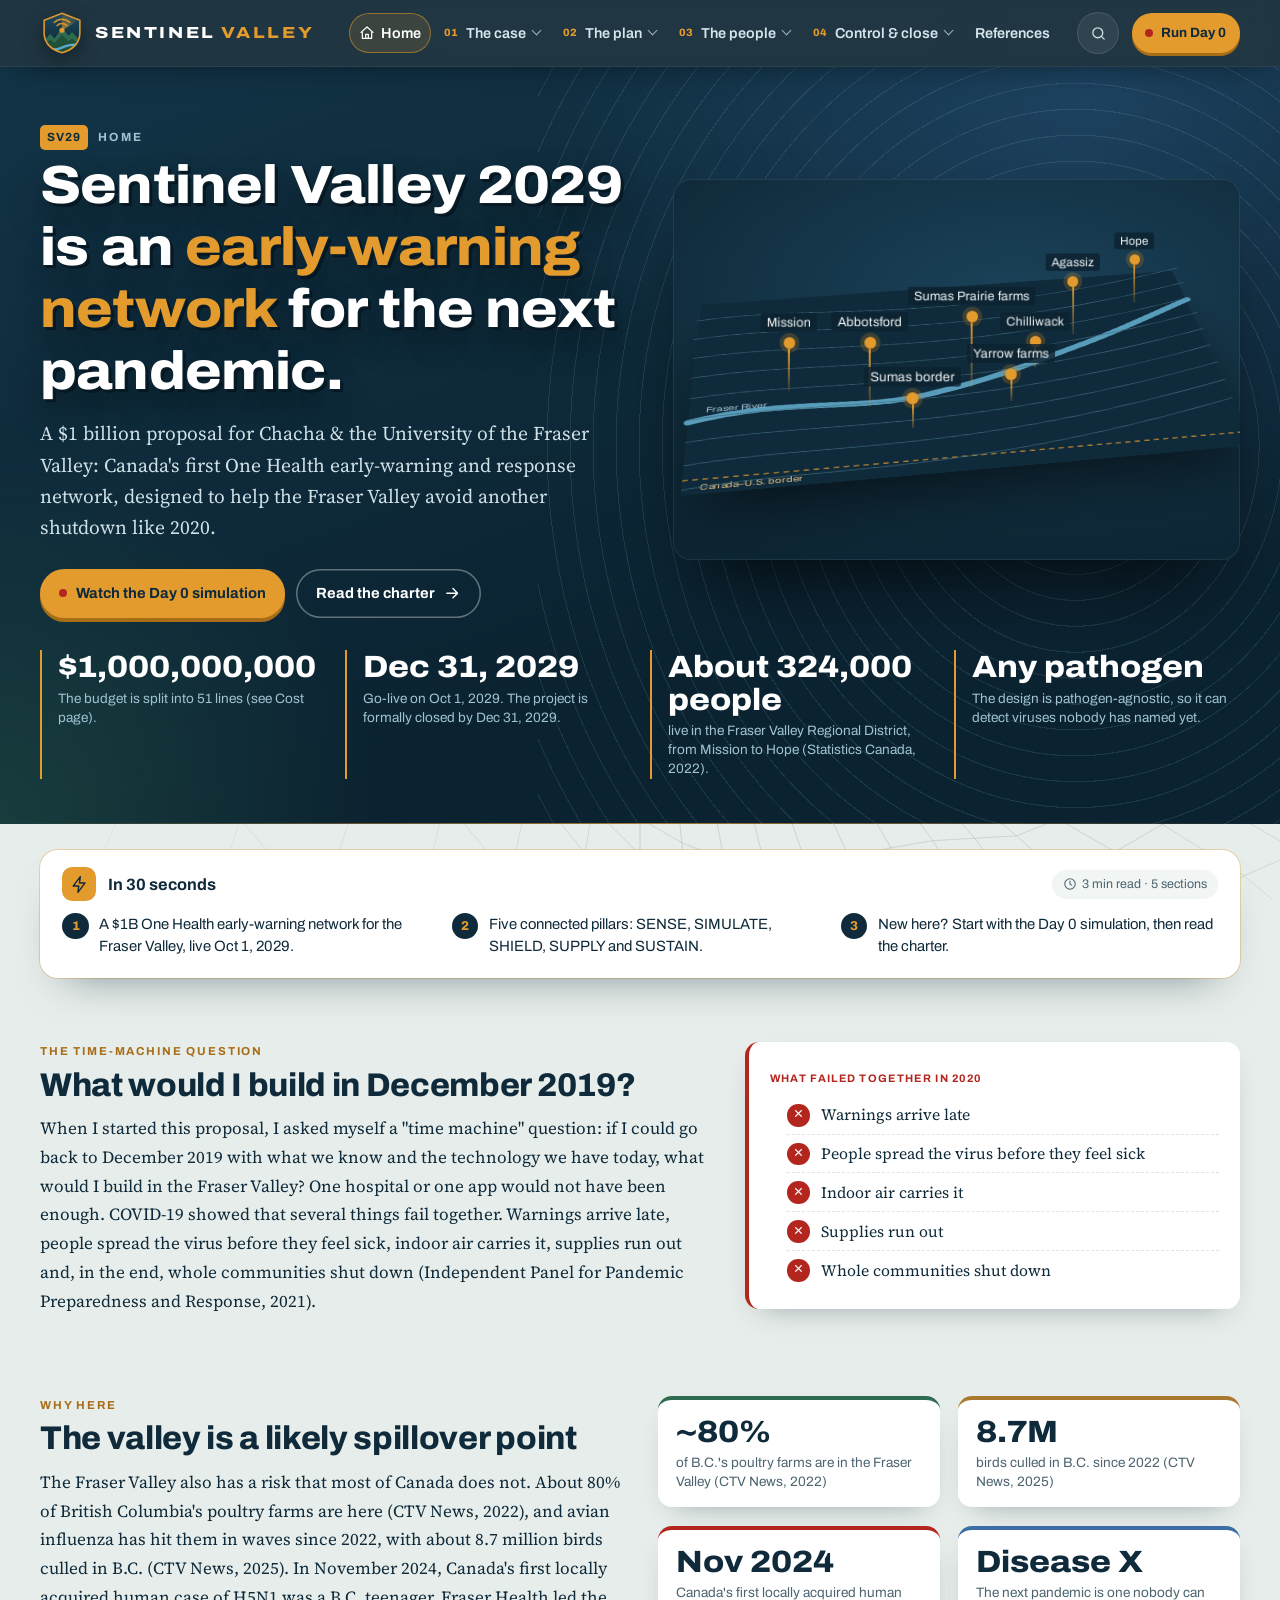
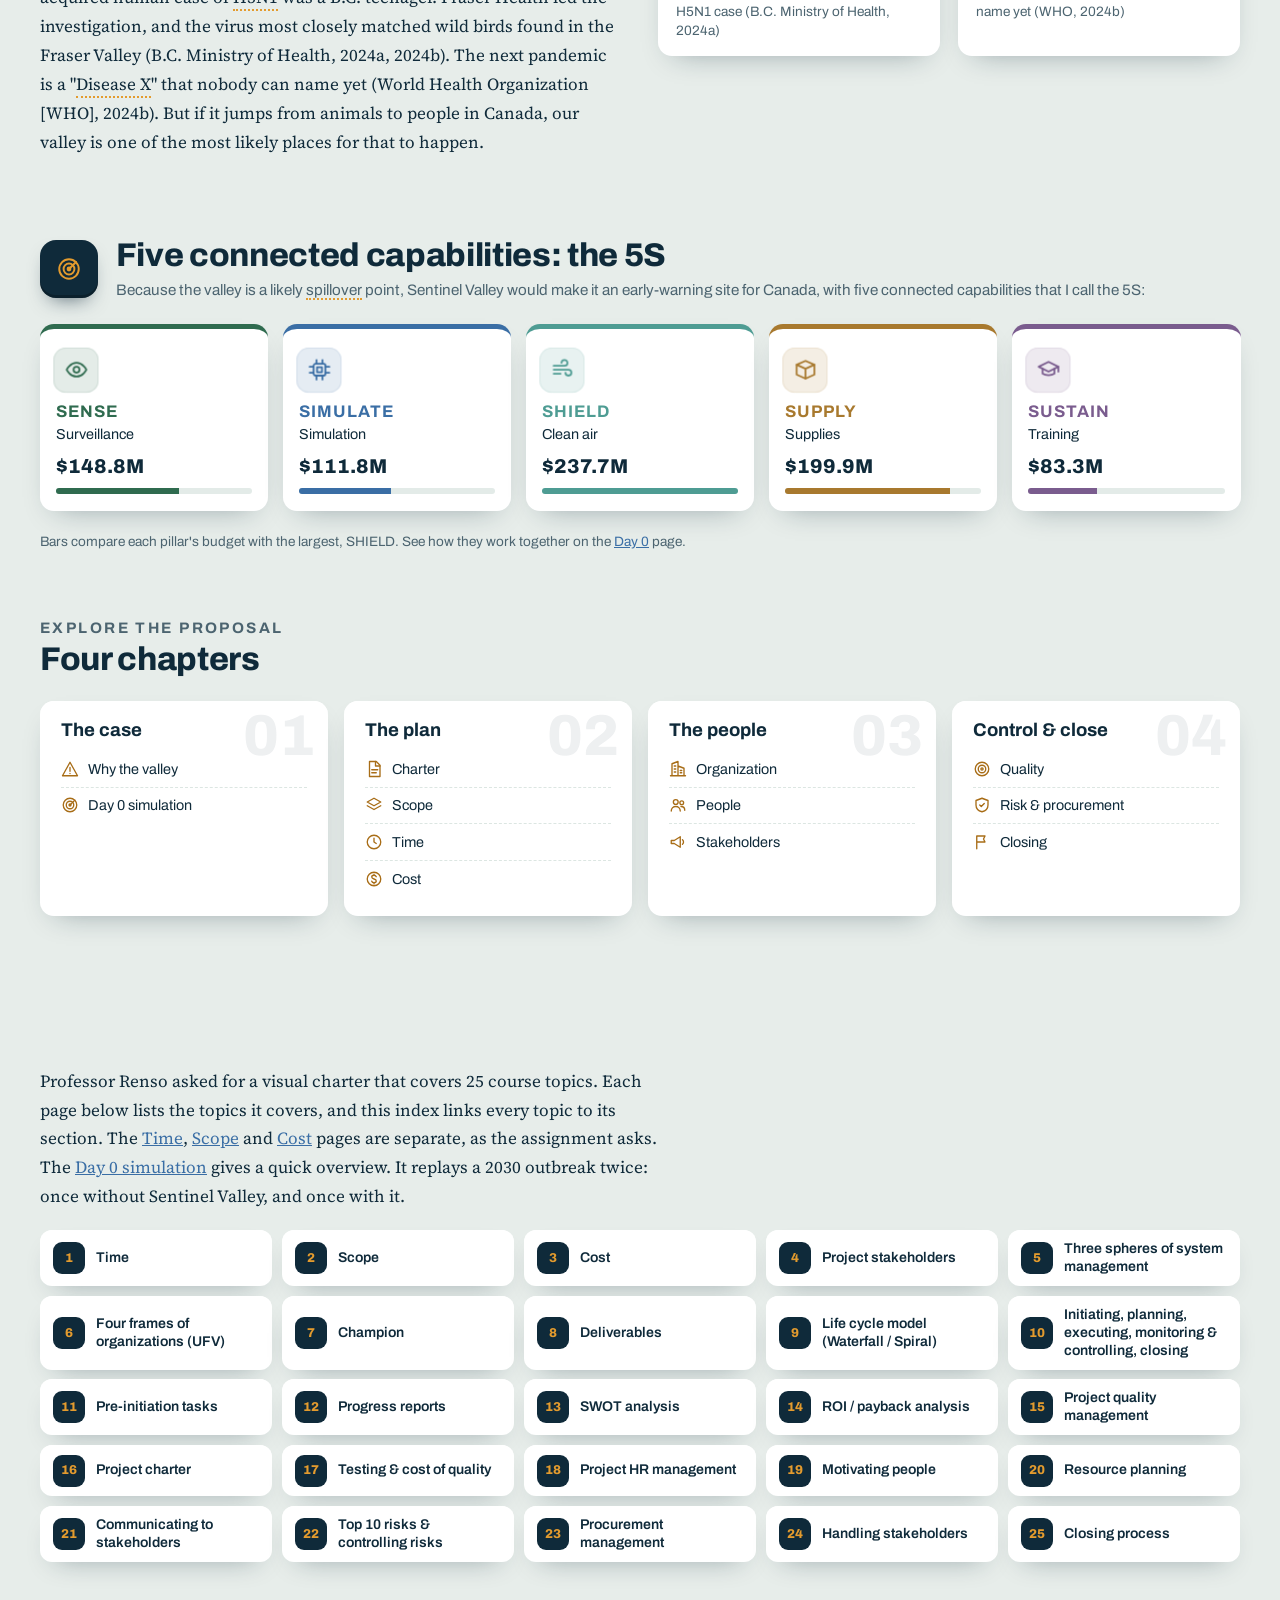
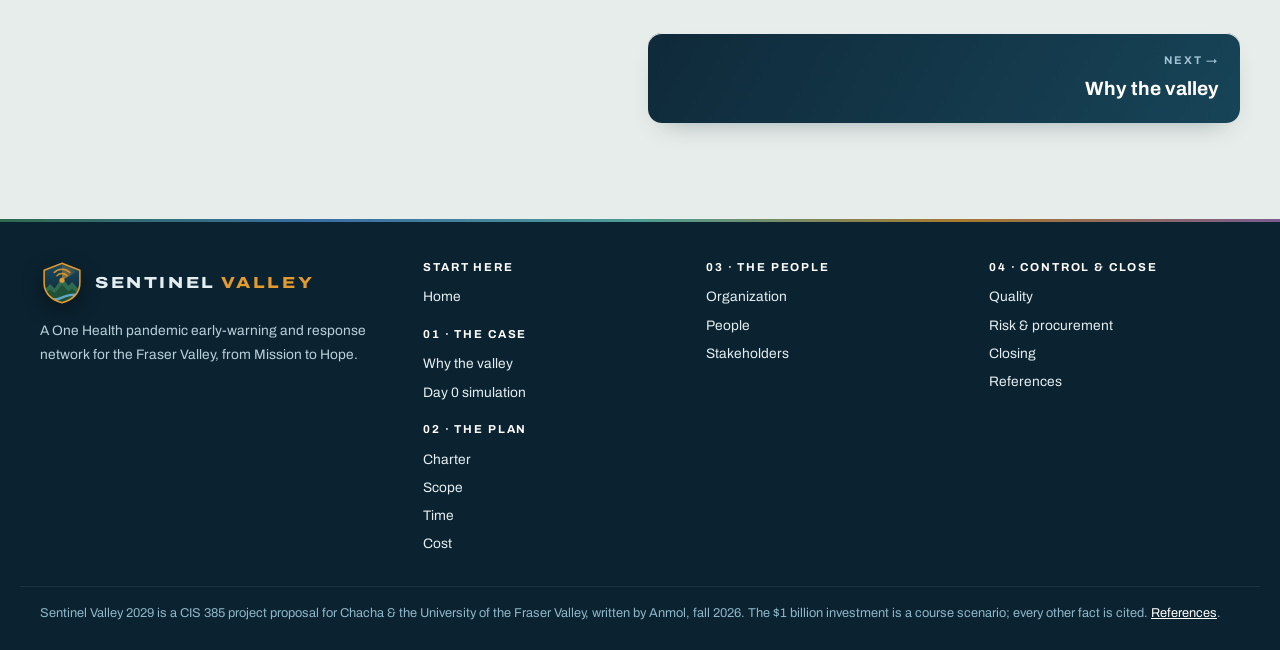
==== index.html @ 81df8498 "Add Home link, breadcrumb and footer Home; References heading - Visible Home link in the main menu (" ====
<!DOCTYPE html>
<html lang="en"><head><meta charset="utf-8"/><meta content="width=device-width,initial-scale=1" name="viewport"/>
<title>Home | Sentinel Valley 2029</title><meta content="Sentinel Valley 2029: a One Health pandemic early-warning network for the Fraser Valley" name="description"/><meta name="theme-color" content="#0F2A3A"/>
<link rel="icon" href="favicon.svg" type="image/svg+xml"/>
<link href="https://fonts.googleapis.com" rel="preconnect"/><link crossorigin="" href="https://fonts.gstatic.com" rel="preconnect"/>
<link href="https://fonts.googleapis.com/css2?family=Archivo:wdth,wght@100..125,400..800&amp;family=Source+Serif+4:ital,opsz,wght@0,8..60,400;0,8..60,600;1,8..60,400&amp;display=swap" rel="stylesheet"/>
<link href="style.css?v=mwto4w62" rel="stylesheet"/></head><body><a class="skip" href="#main">Skip to content</a>
<svg class="sprite" aria-hidden="true"><symbol id="i-home" viewBox="0 0 24 24"><path d="M3 11l9-8 9 8M5 10v10h14V10"/><path d="M10 20v-6h4v6"/></symbol><symbol id="i-radar" viewBox="0 0 24 24"><circle cx="12" cy="12" r="9"/><circle cx="12" cy="12" r="5"/><path d="M12 12L18.5 5.5"/><circle cx="12" cy="12" r="1.3" fill="currentColor"/></symbol><symbol id="i-virus" viewBox="0 0 24 24"><circle cx="12" cy="12" r="5"/><path d="M12 2v3M12 19v3M2 12h3M19 12h3M4.9 4.9L7 7M17 17l2.1 2.1M4.9 19.1L7 17M17 7l2.1-2.1"/></symbol><symbol id="i-bird" viewBox="0 0 24 24"><path d="M4 13c4 0 6-3 7-6 1 3 3 5 6 5l3-2-1 4c-1.5 4-5 6-9 5.5L4 13z"/><circle cx="16.5" cy="11" r=".6" fill="currentColor"/></symbol><symbol id="i-air" viewBox="0 0 24 24"><path d="M3 8h11a3 3 0 1 0-3-3M3 12h15a3 3 0 1 1-3 3M3 16h7"/></symbol><symbol id="i-box" viewBox="0 0 24 24"><path d="M3 7l9-4 9 4v10l-9 4-9-4z"/><path d="M3 7l9 4 9-4M12 11v10"/></symbol><symbol id="i-cap" viewBox="0 0 24 24"><path d="M2 9l10-5 10 5-10 5z"/><path d="M6 11v5c3 2 9 2 12 0v-5M22 9v5"/></symbol><symbol id="i-people" viewBox="0 0 24 24"><circle cx="9" cy="8" r="3.2"/><path d="M3 20c0-3.5 2.7-6 6-6s6 2.5 6 6"/><circle cx="17" cy="9" r="2.5"/><path d="M16 14c3 0 5 2 5 5"/></symbol><symbol id="i-shield" viewBox="0 0 24 24"><path d="M12 3l8 3v6c0 5-3.5 8-8 9-4.5-1-8-4-8-9V6z"/><path d="M9 12l2 2 4-4"/></symbol><symbol id="i-chart" viewBox="0 0 24 24"><path d="M4 20V4M4 20h16"/><path d="M8 16v-4M12 16V8M16 16v-6"/></symbol><symbol id="i-clock" viewBox="0 0 24 24"><circle cx="12" cy="12" r="9"/><path d="M12 7v5l3 2"/></symbol><symbol id="i-dollar" viewBox="0 0 24 24"><circle cx="12" cy="12" r="9"/><path d="M15 9c-.5-1.2-1.7-2-3-2-1.7 0-3 1-3 2.4C9 13 15 11 15 14.6 15 16 13.7 17 12 17c-1.4 0-2.6-.8-3-2M12 5.5V7M12 17v1.5"/></symbol><symbol id="i-check" viewBox="0 0 24 24"><path d="M5 12l5 5 9-10"/></symbol><symbol id="i-flag" viewBox="0 0 24 24"><path d="M5 21V4M5 4h11l-2 4 2 4H5"/></symbol><symbol id="i-alert" viewBox="0 0 24 24"><path d="M12 3l10 18H2z"/><path d="M12 10v5M12 18v.01"/></symbol><symbol id="i-water" viewBox="0 0 24 24"><path d="M2 16c2-2 4-2 6 0s4 2 6 0 4-2 6 0M2 20c2-2 4-2 6 0s4 2 6 0 4-2 6 0"/><path d="M12 3c2 3 3.5 4.6 3.5 6.5a3.5 3.5 0 0 1-7 0C8.5 7.6 10 6 12 3z"/></symbol><symbol id="i-lab" viewBox="0 0 24 24"><path d="M9 3h6M10 3v6L4 19a1.5 1.5 0 0 0 1.3 2h13.4A1.5 1.5 0 0 0 20 19l-6-10V3"/><path d="M7 15h10"/></symbol><symbol id="i-cpu" viewBox="0 0 24 24"><rect x="6" y="6" width="12" height="12" rx="2"/><rect x="9.5" y="9.5" width="5" height="5"/><path d="M9 2v4M15 2v4M9 18v4M15 18v4M2 9h4M2 15h4M18 9h4M18 15h4"/></symbol><symbol id="i-doc" viewBox="0 0 24 24"><path d="M6 2h9l5 5v15H6z"/><path d="M14 2v6h6M9 13h8M9 17h6"/></symbol><symbol id="i-hand" viewBox="0 0 24 24"><path d="M8 13l3-3 2 1 4-3 4 4-6 6-3-1-2 1-5-4z"/><path d="M2 11l4-4 4 2M2 11l3 3"/></symbol><symbol id="i-mega" viewBox="0 0 24 24"><path d="M3 10v4h4l8 5V5L7 10z"/><path d="M18 9a4 4 0 0 1 0 6"/></symbol><symbol id="i-target" viewBox="0 0 24 24"><circle cx="12" cy="12" r="9"/><circle cx="12" cy="12" r="5"/><circle cx="12" cy="12" r="1.5"/></symbol><symbol id="i-layers" viewBox="0 0 24 24"><path d="M12 3l9 5-9 5-9-5z"/><path d="M3 13l9 5 9-5"/></symbol><symbol id="i-cycle" viewBox="0 0 24 24"><path d="M20 11a8 8 0 0 0-14.5-4.5M4 13a8 8 0 0 0 14.5 4.5"/><path d="M5 3v4h4M19 21v-4h-4"/></symbol><symbol id="i-building" viewBox="0 0 24 24"><path d="M4 21V5l8-3v19M12 8l8 3v10M2 21h20"/><path d="M7 8h2M7 12h2M7 16h2M15 14h2M15 17h2"/></symbol><symbol id="i-key" viewBox="0 0 24 24"><circle cx="8" cy="12" r="4"/><path d="M12 12h9M18 12v3M21 12v2"/></symbol><symbol id="i-star" viewBox="0 0 24 24"><path d="M12 3l2.7 5.6 6.1.9-4.4 4.3 1 6.1L12 17l-5.4 2.9 1-6.1L3.2 9.5l6.1-.9z"/></symbol><symbol id="i-arrow" viewBox="0 0 24 24"><path d="M5 12h14M13 6l6 6-6 6"/></symbol><symbol id="i-calendar" viewBox="0 0 24 24"><rect x="3" y="5" width="18" height="16" rx="2"/><path d="M3 10h18M8 3v4M16 3v4"/></symbol><symbol id="i-truck" viewBox="0 0 24 24"><path d="M2 6h12v10H2zM14 10h4l3 3v3h-7"/><circle cx="6" cy="18" r="2"/><circle cx="17" cy="18" r="2"/></symbol><symbol id="i-lock" viewBox="0 0 24 24"><rect x="4" y="11" width="16" height="10" rx="2"/><path d="M8 11V7a4 4 0 0 1 8 0v4"/></symbol><symbol id="i-book" viewBox="0 0 24 24"><path d="M4 4h6a3 3 0 0 1 3 3v13a2 2 0 0 0-2-2H4zM20 4h-6a3 3 0 0 0-3 3"/><path d="M20 4v14h-7"/></symbol><symbol id="i-spark" viewBox="0 0 24 24"><path d="M12 3v4M12 17v4M3 12h4M17 12h4M6 6l2.5 2.5M15.5 15.5L18 18M6 18l2.5-2.5M15.5 8.5L18 6"/></symbol><symbol id="i-tool" viewBox="0 0 24 24"><path d="M14.5 6.5a4 4 0 0 0-5.3 5.3L3 18l3 3 6.2-6.2a4 4 0 0 0 5.3-5.3l-2.5 2.5-2.5-.5-.5-2.5z"/></symbol><symbol id="i-eye" viewBox="0 0 24 24"><path d="M2 12s3.5-7 10-7 10 7 10 7-3.5 7-10 7S2 12 2 12z"/><circle cx="12" cy="12" r="3"/></symbol><symbol id="i-globe" viewBox="0 0 24 24"><circle cx="12" cy="12" r="9"/><path d="M3 12h18M12 3c3 3.5 3 14.5 0 18M12 3c-3 3.5-3 14.5 0 18"/></symbol><symbol id="i-heart" viewBox="0 0 24 24"><path d="M12 20s-8-4.5-8-10.5A4.5 4.5 0 0 1 12 7a4.5 4.5 0 0 1 8 2.5C20 15.5 12 20 12 20z"/></symbol><symbol id="i-scale" viewBox="0 0 24 24"><path d="M12 3v18M5 21h14M4 8h16M7 8l-3 6a3 3 0 0 0 6 0zM17 8l-3 6a3 3 0 0 0 6 0z"/></symbol><symbol id="i-bolt" viewBox="0 0 24 24"><path d="M13 2L4 14h7l-1 8 9-12h-7z"/></symbol><symbol id="i-search" viewBox="0 0 24 24"><circle cx="11" cy="11" r="7"/><path d="M20 20l-4-4"/></symbol><symbol id="i-list" viewBox="0 0 24 24"><path d="M9 6h12M9 12h12M9 18h12"/><circle cx="4.5" cy="6" r="1" fill="currentColor"/><circle cx="4.5" cy="12" r="1" fill="currentColor"/><circle cx="4.5" cy="18" r="1" fill="currentColor"/></symbol><symbol id="i-text" viewBox="0 0 24 24"><path d="M3 19l5-14 5 14M5 14h6M15 19l3.5-9 3.5 9M16.2 16h4.6"/></symbol><symbol id="i-up" viewBox="0 0 24 24"><path d="M12 19V5M5 12l7-7 7 7"/></symbol><symbol id="i-info" viewBox="0 0 24 24"><circle cx="12" cy="12" r="9"/><path d="M12 11v6M12 7.5v.01"/></symbol><symbol id="i-enter" viewBox="0 0 24 24"><path d="M20 5v7a3 3 0 0 1-3 3H5M9 11l-4 4 4 4"/></symbol></svg>
<header class="site"><div class="bar"><a class="brand" href="index.html" aria-label="Sentinel Valley 2029, home"><svg class="mark" viewBox="0 0 48 48" aria-hidden="true"><defs><clipPath id="lgc"><path d="M24 2.5L43.5 10v14c0 11.5-8.6 18.8-19.5 21.5C13.1 42.8 4.5 35.5 4.5 24V10z"/></clipPath><linearGradient id="lgg" x1="0" y1="0" x2="0" y2="1"><stop offset="0" stop-color="#1C4A60"/><stop offset="1" stop-color="#0B2230"/></linearGradient><radialGradient id="lgs" cx="24" cy="21" r="20" gradientUnits="userSpaceOnUse"><stop offset="0" stop-color="#E39B2E" stop-opacity=".75"/><stop offset="1" stop-color="#E39B2E" stop-opacity="0"/></radialGradient></defs>
<path d="M24 2.5L43.5 10v14c0 11.5-8.6 18.8-19.5 21.5C13.1 42.8 4.5 35.5 4.5 24V10z" fill="url(#lgg)"/>
<g clip-path="url(#lgc)"><path class="sweep" d="M24 21L24 1A20 20 0 0 1 41.3 11z" fill="url(#lgs)"/>
<path d="M2 35l9-10 5 5 8-12 7 9 4-4 11 12v14H2z" fill="#2F6B4F"/><path d="M2 38l9-7 5 4 8-9 7 7 4-3 11 9v14H2z" fill="#1F5138"/>
<path d="M0 43c8-4 14 1 21-2s14-6 27-3" fill="none" stroke="#5FA8C8" stroke-width="2.6" stroke-linecap="round"/></g>
<path d="M18.5 16a7.5 7.5 0 0 1 11 0M15.5 12.5a12 12 0 0 1 17 0" fill="none" stroke="#E39B2E" stroke-width="1.6" stroke-linecap="round" opacity=".9"/>
<circle class="eye" cx="24" cy="21" r="2.8" fill="#E39B2E"/>
<path d="M24 2.5L43.5 10v14c0 11.5-8.6 18.8-19.5 21.5C13.1 42.8 4.5 35.5 4.5 24V10z" fill="none" stroke="#E39B2E" stroke-width="1.7"/></svg><span class="word"><b>SENTINEL<i>VALLEY</i></b><small>2029 · One Health early warning</small></span></a>
<button class="navtoggle" type="button" aria-label="Open menu" aria-expanded="false" aria-controls="mainnav"><i></i><i></i><i></i></button>
<nav aria-label="Main" class="main" id="mainnav"><ul><li><a class="solo homelink" href="index.html" aria-current="page"><svg class="i"><use href="#i-home"/></svg>Home</a></li><li class="grp"><button type="button" aria-expanded="false"><em>01</em>The case</button><div class="menu"><a href="why.html"><svg class="i"><use href="#i-alert"/></svg><b>Why the valley</b><span>Spillover risk, the cost of 2020, what works</span></a><a href="simulation.html"><svg class="i"><use href="#i-radar"/></svg><b>Day 0 simulation</b><span>Replay a 2030 outbreak, twice</span></a></div></li><li class="grp"><button type="button" aria-expanded="false"><em>02</em>The plan</button><div class="menu"><a href="charter.html"><svg class="i"><use href="#i-doc"/></svg><b>Charter</b><span>Objectives, champion and sign-off</span></a><a href="scope.html"><svg class="i"><use href="#i-layers"/></svg><b>Scope</b><span>In and out of scope, 12 deliverables, WBS</span></a><a href="time.html"><svg class="i"><use href="#i-clock"/></svg><b>Time</b><span>Gantt chart, critical path, milestones</span></a><a href="cost.html"><svg class="i"><use href="#i-dollar"/></svg><b>Cost</b><span>Every dollar of $1B, earned value, ROI</span></a></div></li><li class="grp"><button type="button" aria-expanded="false"><em>03</em>The people</button><div class="menu"><a href="organization.html"><svg class="i"><use href="#i-building"/></svg><b>Organization</b><span>Three spheres, four frames, life cycles</span></a><a href="people.html"><svg class="i"><use href="#i-people"/></svg><b>People</b><span>Team, motivation and resource planning</span></a><a href="stakeholders.html"><svg class="i"><use href="#i-mega"/></svg><b>Stakeholders</b><span>Who is affected and how we communicate</span></a></div></li><li class="grp"><button type="button" aria-expanded="false"><em>04</em>Control &amp; close</button><div class="menu"><a href="quality.html"><svg class="i"><use href="#i-target"/></svg><b>Quality</b><span>Quality plan, testing, cost of quality</span></a><a href="risk.html"><svg class="i"><use href="#i-shield"/></svg><b>Risk &amp; procurement</b><span>SWOT, top 10 risks, contracts</span></a><a href="closing.html"><svg class="i"><use href="#i-flag"/></svg><b>Closing</b><span>Acceptance, handover, lessons learned</span></a></div></li><li><a class="solo" href="references.html">References</a></li></ul></nav>
<button class="hsearch" type="button" aria-label="Search the whole site (Ctrl K)"><svg class="i"><use href="#i-search"/></svg><span>Search</span><kbd>Ctrl K</kbd></button>
<a class="cta" href="simulation.html"><span class="dot"></span>Run Day 0</a></div><div class="progress" aria-hidden="true"><i></i></div></header>
<main id="main">
<section class="phero"><div class="home-hero"><div><p class="eyebrow"><span>SV29</span>Home</p>
<h1>Sentinel Valley 2029 is an <em>early-warning network</em> for the next pandemic.</h1>
<p class="lede">A $1 billion proposal for Chacha &amp; the University of the Fraser
Valley: Canada's first One Health early-warning and response network,
designed to help the Fraser Valley avoid another shutdown like 2020.</p>
<div class="hero-cta"><a class="btn pri" href="simulation.html"><span class="pulse"></span>Watch the Day 0 simulation</a><a class="btn ghost" href="charter.html">Read the charter <svg class="i"><use href="#i-arrow"/></svg></a></div></div>
<div aria-label="3D map of the Fraser Valley with eight sentinel sites from Mission to Hope" class="map map3d" role="img"><div class="scene"><div class="terrain"><svg aria-hidden="true" class="layer base" preserveaspectratio="none" style="--z:0px" viewbox="0 0 640 340">
<rect fill="#0F2A3A" height="340" width="640"></rect>
<line stroke="#E39B2E" stroke-dasharray="6 5" stroke-width="1.5" x1="0" x2="640" y1="318" y2="318"></line>
<text fill="#E8C58A" font-family="Archivo, sans-serif" font-size="12" x="20" y="334">Canada–U.S. border</text></svg><svg aria-hidden="true" class="layer contour" preserveaspectratio="none" style="--z:16px" viewbox="0 0 640 340"><g fill="none" stroke="#3E6B7D" stroke-width="1.2"><path d="M0 60 C 160 40, 300 110, 640 20"></path></g></svg><svg aria-hidden="true" class="layer contour" preserveaspectratio="none" style="--z:14px" viewbox="0 0 640 340"><g fill="none" stroke="#3E6B7D" stroke-width="1.2"><path d="M0 94 C 160 74, 300 140, 640 50"></path></g></svg><svg aria-hidden="true" class="layer contour" preserveaspectratio="none" style="--z:12px" viewbox="0 0 640 340"><g fill="none" stroke="#3E6B7D" stroke-width="1.2"><path d="M0 128 C 160 108, 300 170, 640 80"></path></g></svg><svg aria-hidden="true" class="layer contour" preserveaspectratio="none" style="--z:10px" viewbox="0 0 640 340"><g fill="none" stroke="#3E6B7D" stroke-width="1.2"><path d="M0 162 C 160 142, 300 200, 640 110"></path></g></svg><svg aria-hidden="true" class="layer contour" preserveaspectratio="none" style="--z:8px" viewbox="0 0 640 340"><g fill="none" stroke="#3E6B7D" stroke-width="1.2"><path d="M0 196 C 160 176, 300 230, 640 140"></path></g></svg><svg aria-hidden="true" class="layer contour" preserveaspectratio="none" style="--z:6px" viewbox="0 0 640 340"><g fill="none" stroke="#3E6B7D" stroke-width="1.2"><path d="M0 230 C 160 210, 300 260, 640 170"></path></g></svg><svg aria-hidden="true" class="layer contour" preserveaspectratio="none" style="--z:4px" viewbox="0 0 640 340"><g fill="none" stroke="#3E6B7D" stroke-width="1.2"><path d="M0 264 C 160 244, 300 290, 640 200"></path></g></svg><svg aria-hidden="true" class="layer contour" preserveaspectratio="none" style="--z:2px" viewbox="0 0 640 340"><g fill="none" stroke="#3E6B7D" stroke-width="1.2"><path d="M0 298 C 160 278, 300 320, 640 230"></path></g></svg><svg aria-hidden="true" class="layer contour" preserveaspectratio="none" style="--z:0px" viewbox="0 0 640 340"><g fill="none" stroke="#3E6B7D" stroke-width="1.2"><path d="M0 332 C 160 312, 300 350, 640 260"></path></g></svg><svg aria-hidden="true" class="layer river" preserveaspectratio="none" style="--z:3px" viewbox="0 0 640 340">
<path d="M0 230 C 120 200, 190 235, 280 215 S 420 170, 470 150 S 560 110, 640 70" fill="none" opacity=".9" stroke="#5FA8C8" stroke-linecap="round" stroke-width="9"></path>
<text fill="#9FC3D3" font-family="Archivo, sans-serif" font-size="13" x="20" y="215">Fraser River</text></svg><div class="pin" style="left:18.44%;top:62.35%;--d:0;--h:40px"><div class="post"><span class="stalk"></span><span class="head"></span><span class="tag">Mission</span></div></div><div class="pin" style="left:32.81%;top:73.53%;--d:1;--h:54px"><div class="post"><span class="stalk"></span><span class="head"></span><span class="tag">Abbotsford</span></div></div><div class="pin" style="left:39.84%;top:85.88%;--d:2;--h:22px"><div class="post"><span class="stalk"></span><span class="head"></span><span class="tag">Sumas border</span></div></div><div class="pin" style="left:51.56%;top:68.24%;--d:3;--h:62px"><div class="post"><span class="stalk"></span><span class="head"></span><span class="tag">Sumas Prairie farms</span></div></div><div class="pin" style="left:64.06%;top:60.59%;--d:4;--h:20px"><div class="post"><span class="stalk"></span><span class="head"></span><span class="tag">Chilliwack</span></div></div><div class="pin" style="left:73.12%;top:44.12%;--d:5;--h:48px"><div class="post"><span class="stalk"></span><span class="head"></span><span class="tag">Agassiz</span></div></div><div class="pin" style="left:87.50%;top:28.24%;--d:6;--h:40px"><div class="post"><span class="stalk"></span><span class="head"></span><span class="tag">Hope</span></div></div><div class="pin" style="left:58.13%;top:77.06%;--d:7;--h:20px"><div class="post"><span class="stalk"></span><span class="head"></span><span class="tag">Yarrow farms</span></div></div></div></div></div></div>
<div class="kpis">
<div class="kpi"><b>$1,000,000,000</b><span>The budget is split into 51 lines (see Cost page).</span></div>
<div class="kpi"><b>Dec 31, 2029</b><span>Go-live on Oct 1, 2029. The project is formally closed by Dec 31, 2029.</span></div>
<div class="kpi"><b>About 324,000 people</b><span>live in the Fraser Valley Regional District, from Mission to Hope (Statistics Canada, 2022).</span></div>
<div class="kpi"><b>Any pathogen</b><span>The design is pathogen-agnostic, so it can detect viruses nobody has named yet.</span></div></div></section>
<aside class="tldr" aria-label="Key takeaways"><div class="tl-h"><span class="tl-ic"><svg class="i"><use href="#i-bolt"/></svg></span><b>In 30 seconds</b><span class="tl-meta"><svg class="i"><use href="#i-clock"/></svg>3 min read · 5 sections</span></div><ol><li>A $1B One Health early-warning network for the Fraser Valley, live Oct 1, 2029.</li><li>Five connected pillars: SENSE, SIMULATE, SHIELD, SUPPLY and SUSTAIN.</li><li>New here? Start with the Day 0 simulation, then read the charter.</li></ol></aside>

<section data-toc="What would I build in December 2019?" id="what-would-i-build-in-december-2019" class="sec split">
<div class="prose"><p class="kicker">The time-machine question</p>
<h2>What would I build in December 2019?</h2>
<p>When I started this proposal, I asked myself a "time machine"
question: if I could go back to December 2019 with what we know and the
technology we have today, what would I build in the Fraser Valley? One
hospital or one app would not have been enough. COVID-19 showed that
several things fail together. Warnings arrive late, people spread the
virus before they feel sick, indoor air carries it, supplies run out
and, in the end, whole communities shut down (Independent Panel for
Pandemic Preparedness and Response, 2021).</p></div>
<div class="cards" style="--min:100%;margin-top:0">
<div class="card flat" style="--c:#B3261E"><span class="tag">What failed together in 2020</span>
<ul class="ticks no"><li>Warnings arrive late</li><li>People spread the virus before they feel sick</li><li>Indoor air carries it</li><li>Supplies run out</li><li>Whole communities shut down</li></ul></div></div>
</section>

<section data-toc="The valley is a likely spillover point" id="the-valley-is-a-likely-spillover-point" class="sec">
<div class="split even">
<div class="prose"><p class="kicker">Why here</p><h2>The valley is a likely spillover point</h2>
<p>The Fraser Valley also has a risk that most of Canada does not. About
80% of British Columbia's poultry farms are here (CTV News, 2022), and avian
influenza has hit them in waves since 2022, with about 8.7 million
birds culled in B.C. (CTV News, 2025). In November 2024, Canada's first
locally acquired human case of H5N1 was a B.C. teenager. Fraser Health led the investigation, and the virus most closely matched wild birds found in
the Fraser Valley (B.C. Ministry of Health, 2024a, 2024b). The next
pandemic is a "Disease X" that nobody can name yet (World Health
Organization [WHO], 2024b). But if it jumps from animals to people in
Canada, our valley is one of the most likely places for that to
happen.</p></div>
<div class="kpis light" style="margin-top:0;grid-template-columns:1fr 1fr">
<div class="kpi" style="--c:var(--sense)"><b>~80%</b><span>of B.C.'s poultry farms are in the Fraser Valley (CTV News, 2022)</span></div>
<div class="kpi" style="--c:var(--supply)"><b>8.7M</b><span>birds culled in B.C. since 2022 (CTV News, 2025)</span></div>
<div class="kpi" style="--c:#B3261E"><b>Nov 2024</b><span>Canada's first locally acquired human H5N1 case (B.C. Ministry of Health, 2024a)</span></div>
<div class="kpi" style="--c:var(--simulate)"><b>Disease X</b><span>The next pandemic is one nobody can name yet (WHO, 2024b)</span></div></div></div>
</section>

<section data-toc="Five connected capabilities: the 5S" id="five-connected-capabilities-the-5s" class="sec">
<div class="sec-head"><div class="num"><svg class="i"><use href="#i-radar"/></svg></div><h2>Five connected capabilities: the 5S</h2>
<p>Because the valley is a likely spillover point, Sentinel Valley would make it an early-warning site for Canada, with five connected capabilities that I call the 5S:</p></div>
<div class="pillars">
<div style="--c:var(--sense)"><div class="ic"><svg class="i"><use href="#i-eye"/></svg></div><b>SENSE</b>Surveillance<small>$148.8M</small><div class="share" style="--v:62.6"><i></i></div></div>
<div style="--c:var(--simulate)"><div class="ic"><svg class="i"><use href="#i-cpu"/></svg></div><b>SIMULATE</b>Simulation<small>$111.8M</small><div class="share" style="--v:47"><i></i></div></div>
<div style="--c:var(--shield)"><div class="ic"><svg class="i"><use href="#i-air"/></svg></div><b>SHIELD</b>Clean air<small>$237.7M</small><div class="share" style="--v:100"><i></i></div></div>
<div style="--c:var(--supply)"><div class="ic"><svg class="i"><use href="#i-box"/></svg></div><b>SUPPLY</b>Supplies<small>$199.9M</small><div class="share" style="--v:84.1"><i></i></div></div>
<div style="--c:var(--sustain)"><div class="ic"><svg class="i"><use href="#i-cap"/></svg></div><b>SUSTAIN</b>Training<small>$83.3M</small><div class="share" style="--v:35"><i></i></div></div></div>
<p class="muted" style="font-family:var(--display);font-size:.85rem">Bars compare each pillar's budget with the largest, SHIELD. See how they work together on the <a href="simulation.html">Day 0</a> page.</p>
</section>

<section data-toc="Four chapters" id="four-chapters" class="sec">
<div class="sec-head solo"><p class="kicker" style="margin:0">Explore the proposal</p><h2>Four chapters</h2></div>
<div class="chapters">
<div class="chapter"><span class="n">01</span><h3>The case</h3><a href="why.html"><svg class="i"><use href="#i-alert"/></svg>Why the valley</a><a href="simulation.html"><svg class="i"><use href="#i-radar"/></svg>Day 0 simulation</a></div>
<div class="chapter"><span class="n">02</span><h3>The plan</h3><a href="charter.html"><svg class="i"><use href="#i-doc"/></svg>Charter</a><a href="scope.html"><svg class="i"><use href="#i-layers"/></svg>Scope</a><a href="time.html"><svg class="i"><use href="#i-clock"/></svg>Time</a><a href="cost.html"><svg class="i"><use href="#i-dollar"/></svg>Cost</a></div>
<div class="chapter"><span class="n">03</span><h3>The people</h3><a href="organization.html"><svg class="i"><use href="#i-building"/></svg>Organization</a><a href="people.html"><svg class="i"><use href="#i-people"/></svg>People</a><a href="stakeholders.html"><svg class="i"><use href="#i-mega"/></svg>Stakeholders</a></div>
<div class="chapter"><span class="n">04</span><h3>Control &amp; close</h3><a href="quality.html"><svg class="i"><use href="#i-target"/></svg>Quality</a><a href="risk.html"><svg class="i"><use href="#i-shield"/></svg>Risk &amp; procurement</a><a href="closing.html"><svg class="i"><use href="#i-flag"/></svg>Closing</a></div></div>
</section>

<section data-toc="How to read this proposal" id="how-to-read-this-proposal" class="sec">
<div class="sec-head"><div class="num"><svg class="i"><use href="#i-book"/></svg></div><h2>How to read this proposal</h2>
<p>Every one of the 25 course topics, linked to its section.</p></div>
<div class="prose"><p>Professor Renso asked for a visual charter that covers 25 course
topics. Each page below lists the topics it covers, and this index links
every topic to its section. The <a href="time.html">Time</a>, <a href="scope.html">Scope</a> and <a href="cost.html">Cost</a> pages are separate, as the assignment
asks. The <a href="simulation.html">Day 0 simulation</a> gives a
quick overview. It replays a 2030 outbreak twice: once without Sentinel
Valley, and once with it.</p></div>
<ol class="topics"><li><a href="time.html">Time</a></li><li><a href="scope.html">Scope</a></li><li><a href="cost.html">Cost</a></li><li><a href="stakeholders.html#who">Project stakeholders</a></li><li><a href="organization.html#spheres">Three spheres of system management</a></li><li><a href="organization.html#frames">Four frames of organizations (UFV)</a></li><li><a href="charter.html#champion">Champion</a></li><li><a href="scope.html#deliverables">Deliverables</a></li><li><a href="organization.html#lifecycle">Life cycle model (Waterfall / Spiral)</a></li><li><a href="organization.html#process">Initiating, planning, executing, monitoring &amp; controlling, closing</a></li><li><a href="organization.html#preinit">Pre-initiation tasks</a></li><li><a href="stakeholders.html#reports">Progress reports</a></li><li><a href="risk.html#swot">SWOT analysis</a></li><li><a href="cost.html#roi">ROI / payback analysis</a></li><li><a href="quality.html#qm">Project quality management</a></li><li><a href="charter.html">Project charter</a></li><li><a href="quality.html#coq">Testing &amp; cost of quality</a></li><li><a href="people.html#hr">Project HR management</a></li><li><a href="people.html#motivate">Motivating people</a></li><li><a href="people.html#resources">Resource planning</a></li><li><a href="stakeholders.html#comms">Communicating to stakeholders</a></li><li><a href="risk.html#risks">Top 10 risks &amp; controlling risks</a></li><li><a href="risk.html#procure">Procurement management</a></li><li><a href="stakeholders.html#handling">Handling stakeholders</a></li><li><a href="closing.html">Closing process</a></li></ol>
</section>
<nav class="pager" aria-label="Previous and next page"><a class="next" href="why.html"><small>Next →</small><b>Why the valley</b></a></nav>
</main>
<footer class="site"><div class="fwrap"><div><a class="brand" href="index.html" aria-label="Sentinel Valley 2029, home"><svg class="mark" viewBox="0 0 48 48" aria-hidden="true"><defs><clipPath id="lfc"><path d="M24 2.5L43.5 10v14c0 11.5-8.6 18.8-19.5 21.5C13.1 42.8 4.5 35.5 4.5 24V10z"/></clipPath><linearGradient id="lfg" x1="0" y1="0" x2="0" y2="1"><stop offset="0" stop-color="#1C4A60"/><stop offset="1" stop-color="#0B2230"/></linearGradient><radialGradient id="lfs" cx="24" cy="21" r="20" gradientUnits="userSpaceOnUse"><stop offset="0" stop-color="#E39B2E" stop-opacity=".75"/><stop offset="1" stop-color="#E39B2E" stop-opacity="0"/></radialGradient></defs>
<path d="M24 2.5L43.5 10v14c0 11.5-8.6 18.8-19.5 21.5C13.1 42.8 4.5 35.5 4.5 24V10z" fill="url(#lfg)"/>
<g clip-path="url(#lfc)"><path class="sweep" d="M24 21L24 1A20 20 0 0 1 41.3 11z" fill="url(#lfs)"/>
<path d="M2 35l9-10 5 5 8-12 7 9 4-4 11 12v14H2z" fill="#2F6B4F"/><path d="M2 38l9-7 5 4 8-9 7 7 4-3 11 9v14H2z" fill="#1F5138"/>
<path d="M0 43c8-4 14 1 21-2s14-6 27-3" fill="none" stroke="#5FA8C8" stroke-width="2.6" stroke-linecap="round"/></g>
<path d="M18.5 16a7.5 7.5 0 0 1 11 0M15.5 12.5a12 12 0 0 1 17 0" fill="none" stroke="#E39B2E" stroke-width="1.6" stroke-linecap="round" opacity=".9"/>
<circle class="eye" cx="24" cy="21" r="2.8" fill="#E39B2E"/>
<path d="M24 2.5L43.5 10v14c0 11.5-8.6 18.8-19.5 21.5C13.1 42.8 4.5 35.5 4.5 24V10z" fill="none" stroke="#E39B2E" stroke-width="1.7"/></svg><span class="word"><b>SENTINEL<i>VALLEY</i></b><small>2029 · One Health early warning</small></span></a><p>A One Health pandemic early-warning and response network for the Fraser Valley, from Mission to Hope.</p></div>
<div><h4>Start here</h4><ul><li><a href="index.html">Home</a></li></ul><h4 style="margin-top:1.2rem">01 · The case</h4><ul><li><a href="why.html">Why the valley</a></li><li><a href="simulation.html">Day 0 simulation</a></li></ul><h4 style="margin-top:1.2rem">02 · The plan</h4><ul><li><a href="charter.html">Charter</a></li><li><a href="scope.html">Scope</a></li><li><a href="time.html">Time</a></li><li><a href="cost.html">Cost</a></li></ul></div>
<div><h4>03 · The people</h4><ul><li><a href="organization.html">Organization</a></li><li><a href="people.html">People</a></li><li><a href="stakeholders.html">Stakeholders</a></li></ul></div><div><h4>04 · Control &amp; close</h4><ul><li><a href="quality.html">Quality</a></li><li><a href="risk.html">Risk &amp; procurement</a></li><li><a href="closing.html">Closing</a></li><li><a href="references.html">References</a></li></ul></div></div>
<div class="fine">Sentinel Valley 2029 is a CIS 385 project proposal for Chacha &amp; the University of the Fraser Valley, written by Anmol, fall 2026. The $1 billion investment is a course scenario; every other fact is cited. <a href="references.html">References</a>.</div></footer>
<script src="budget.js?v=mwto4w62"></script><script src="app.js?v=mwto4w62"></script></body></html>
---- style.css ----
/* ==========================================================================
   Sentinel Valley 2029 — design system
   ========================================================================== */
:root{--ink:#0F2A3A;--ink2:#0B2230;--silt:#E7EDEA;--paper:#FFFFFF;--green:#2F6B4F;--amber:#E39B2E;--amber-d:#A86D17;--line:#B9CBC5;--muted:#4C6470;--red:#B3261E;
--sense:#2F6B4F;--simulate:#3A6EA5;--shield:#4E9C93;--supply:#A8792E;--sustain:#7A5C8E;--pm:#6B7A83;--res:#8A9BA3;
--display:"Archivo",system-ui,sans-serif;--body:"Source Serif 4",Georgia,serif;
--r:14px;--shadow:0 1px 0 rgba(255,255,255,.9) inset,0 12px 28px -16px rgba(15,42,58,.42)}
*{box-sizing:border-box}html{scroll-behavior:smooth;scroll-padding-top:90px}
body{margin:0;background:var(--silt);color:var(--ink);font-family:var(--body);font-size:1.0625rem;line-height:1.7;overflow-x:clip}
a{color:var(--simulate)}a:focus-visible,button:focus-visible,summary:focus-visible{outline:3px solid var(--amber);outline-offset:2px}
.skip{position:absolute;left:-999px}.skip:focus{left:1rem;top:1rem;background:#fff;padding:.5rem;z-index:99}
.sprite{display:none}
.i{width:1.25em;height:1.25em;fill:none;stroke:currentColor;stroke-width:1.8;stroke-linecap:round;stroke-linejoin:round;flex-shrink:0}
h1,h2,h3,h4{font-family:var(--display);line-height:1.15;color:var(--ink)}
h1{font-size:clamp(2.1rem,4.4vw,3.6rem);font-weight:800;font-stretch:110%;margin:.3rem 0 1rem;letter-spacing:-.015em}
h2{font-size:clamp(1.5rem,2.6vw,2.05rem);font-weight:780;margin:0 0 .6rem;letter-spacing:-.01em}
h3{font-size:1.15rem;font-weight:720;margin:1.6rem 0 .45rem}
p{margin:.55rem 0 1rem}
main{max-width:1240px;margin:auto;padding:0 1.25rem 3rem}
.prose{max-width:70ch}
.lede{font-size:1.22rem;line-height:1.6;max-width:62ch}
.muted{color:var(--muted)}
::selection{background:#E39B2E;color:#0F2A3A}

/* ===== Header / navigation ===== */
header.site{position:sticky;top:0;z-index:50;background:rgba(11,34,48,.9);-webkit-backdrop-filter:blur(14px) saturate(1.4);backdrop-filter:blur(14px) saturate(1.4);
  border-bottom:1px solid rgba(255,255,255,.06);box-shadow:0 14px 30px -18px rgba(5,20,30,.8)}
header.site .bar{max-width:1240px;margin:auto;display:flex;align-items:center;gap:1rem;padding:.5rem 1.25rem;min-height:66px}
.brand{display:flex;align-items:center;gap:.7rem;text-decoration:none;color:#fff;flex-shrink:0}
.brand .mark{width:44px;height:44px;filter:drop-shadow(0 6px 10px rgba(0,0,0,.4));transition:transform .5s cubic-bezier(.16,1,.3,1)}
.brand:hover .mark{transform:perspective(200px) rotateY(18deg) scale(1.06)}
.mark .sweep{transform-origin:24px 21px;animation:sweep 4.5s linear infinite}
.mark .eye{animation:blink 2.2s ease-in-out infinite}
@keyframes sweep{to{transform:rotate(360deg)}}
@keyframes blink{0%,100%{opacity:1}50%{opacity:.55}}
.brand .word b{display:block;font-family:var(--display);font-weight:800;font-stretch:120%;letter-spacing:.16em;font-size:1rem;line-height:1}
.brand .word b i{font-style:normal;color:var(--amber);margin-left:.32em}
.brand .word small{display:block;font-family:var(--display);font-size:.64rem;font-weight:600;letter-spacing:.2em;text-transform:uppercase;color:#8FB6C7;margin-top:.38rem}
nav.main{margin-left:auto}
nav.main>ul{list-style:none;margin:0;padding:0;display:flex;gap:.2rem;align-items:center}
nav.main .grp{position:relative}
.grp>button,nav.main .solo{font-family:var(--display);font-size:.9rem;font-weight:600;color:#D7E6EC;background:none;border:0;padding:.5rem .8rem;border-radius:999px;
  cursor:pointer;display:flex;align-items:center;gap:.45rem;text-decoration:none;transition:background .2s,color .2s}
.grp>button em{font-style:normal;font-size:.66rem;color:var(--amber);font-weight:800;letter-spacing:.06em}
.grp>button::after{content:"";width:6px;height:6px;border-right:1.6px solid currentColor;border-bottom:1.6px solid currentColor;transform:translateY(-2px) rotate(45deg);opacity:.7;transition:transform .25s}
.grp:hover>button::after,.grp.open>button::after{transform:translateY(1px) rotate(225deg)}
.grp>button:hover,.grp.open>button,nav.main .solo:hover{background:rgba(255,255,255,.08);color:#fff}
.grp.current>button,nav.main .solo[aria-current]{color:#fff;background:rgba(227,155,46,.14);box-shadow:inset 0 0 0 1px rgba(227,155,46,.5)}
.menu{position:absolute;top:calc(100% + 12px);left:50%;translate:-50% 0;width:330px;background:#fff;border-radius:16px;padding:.45rem;
  box-shadow:0 34px 60px -22px rgba(5,20,30,.6),0 0 0 1px rgba(15,42,58,.08);opacity:0;visibility:hidden;
  transform:perspective(700px) rotateX(-14deg) translateY(-8px);transform-origin:50% 0;transition:opacity .25s,transform .35s cubic-bezier(.16,1,.3,1),visibility .25s}
.menu::before{content:"";position:absolute;top:-14px;left:0;right:0;height:14px}
.menu::after{content:"";position:absolute;top:-6px;left:50%;width:12px;height:12px;background:#fff;transform:translateX(-50%) rotate(45deg);border-radius:2px}
.grp:hover .menu,.grp:focus-within .menu,.grp.open .menu{opacity:1;visibility:visible;transform:none}
.menu a{display:grid;grid-template-columns:38px 1fr;gap:.05rem .75rem;align-items:center;padding:.6rem .65rem;border-radius:11px;text-decoration:none;color:var(--ink);position:relative;z-index:1}
.menu a .i{grid-row:span 2;width:38px;height:38px;padding:9px;border-radius:10px;background:var(--silt);color:var(--ink);transition:background .2s,color .2s,transform .3s}
.menu a b{font-family:var(--display);font-size:.92rem;font-weight:700}
.menu a span{font-family:var(--display);font-size:.77rem;color:var(--muted);line-height:1.35}
.menu a:hover{background:#F2F6F4}.menu a:hover .i{transform:translateY(-2px) rotate(-6deg)}
.menu a[aria-current] .i{background:var(--ink);color:var(--amber)}
.menu a[aria-current] b::after{content:"You are here";margin-left:.5rem;font-size:.62rem;letter-spacing:.08em;text-transform:uppercase;color:var(--amber-d);font-weight:700}
.cta{font-family:var(--display);font-weight:700;font-size:.84rem;color:var(--ink);background:var(--amber);padding:.55rem 1rem;border-radius:999px;text-decoration:none;
  display:flex;align-items:center;gap:.5rem;box-shadow:0 3px 0 var(--amber-d);transition:transform .15s,box-shadow .15s;white-space:nowrap;margin-left:.4rem}
.cta:hover{transform:translateY(-1px);box-shadow:0 4px 0 var(--amber-d)}.cta:active{transform:translateY(3px);box-shadow:0 0 0 var(--amber-d)}
.cta .dot,.pulse{width:8px;height:8px;border-radius:50%;background:var(--red);animation:live 1.6s infinite}
@keyframes live{0%{box-shadow:0 0 0 0 rgba(179,38,30,.55)}100%{box-shadow:0 0 0 10px rgba(179,38,30,0)}}
.navtoggle{display:none;margin-left:auto;background:rgba(255,255,255,.08);border:0;border-radius:12px;width:44px;height:44px;cursor:pointer;position:relative}
.navtoggle i{position:absolute;left:12px;right:12px;height:2px;background:#fff;border-radius:2px;transition:transform .3s,opacity .2s}
.navtoggle i:nth-child(1){top:15px}.navtoggle i:nth-child(2){top:21px}.navtoggle i:nth-child(3){top:27px}
.nav-open .navtoggle i:nth-child(1){transform:translateY(6px) rotate(45deg)}.nav-open .navtoggle i:nth-child(2){opacity:0}.nav-open .navtoggle i:nth-child(3){transform:translateY(-6px) rotate(-45deg)}
.progress{position:absolute;left:0;right:0;bottom:-1px;height:2px;pointer-events:none}
.progress i{display:block;height:100%;background:linear-gradient(90deg,var(--amber),#F6CF7A);transform-origin:0 50%;transform:scaleX(var(--p,0))}

/* ===== Page hero ===== */
.phero{position:relative;margin:0 calc(50% - 50vw) 3rem;padding:3.4rem max(1.25rem,calc(50vw - 600px)) 2.8rem;color:#fff;overflow:hidden;isolation:isolate;
  background:radial-gradient(70% 120% at 85% 0%,rgba(58,110,165,.35),transparent 60%),radial-gradient(50% 80% at 0% 100%,rgba(47,107,79,.35),transparent 60%),linear-gradient(160deg,#123447,#0B2230 70%)}
.phero::before{content:"";position:absolute;right:-12vw;top:-30%;width:70vw;height:160%;z-index:-1;opacity:.13;
  background:repeating-radial-gradient(ellipse at 60% 50%,transparent 0 22px,#9FC3D3 22px 23px)}
.phero::after{content:"";position:absolute;inset:auto 0 0 0;height:1px;background:linear-gradient(90deg,transparent,rgba(227,155,46,.7),transparent)}
.phero h1{color:#fff;max-width:20ch;text-shadow:1px 1px 0 #0a1f2b,2px 2px 0 #081a24,3px 3px 0 #061520,0 16px 34px rgba(0,0,0,.45)}
.phero .lede{color:#CFE0E6}
.eyebrow{display:inline-flex;align-items:center;gap:.6rem;font-family:var(--display);font-size:.74rem;font-weight:700;letter-spacing:.2em;text-transform:uppercase;color:#9FC3D3;margin:0}
.eyebrow span{color:var(--ink);background:var(--amber);padding:.15rem .45rem;border-radius:5px;letter-spacing:.08em}
.eyebrow i{width:26px;height:1px;background:rgba(159,195,211,.6)}
.chips{display:flex;flex-wrap:wrap;gap:.5rem;margin:1.3rem 0 0;align-items:center}
.chips>small{font-family:var(--display);font-size:.72rem;letter-spacing:.14em;text-transform:uppercase;color:#8FB6C7;margin-right:.3rem}
.chip-t{display:inline-flex;align-items:center;gap:.5rem;font-family:var(--display);font-size:.84rem;color:#fff;text-decoration:none;padding:.32rem .8rem .32rem .35rem;border-radius:999px;
  background:rgba(255,255,255,.07);box-shadow:inset 0 0 0 1px rgba(255,255,255,.14);transition:background .2s,transform .2s}
.chip-t b{display:grid;place-items:center;min-width:1.65rem;height:1.65rem;border-radius:50%;background:var(--amber);color:var(--ink);font-size:.75rem}
.chip-t:hover{background:rgba(255,255,255,.14);transform:translateY(-2px)}
.kpis{display:grid;grid-template-columns:repeat(auto-fit,minmax(170px,1fr));gap:1.2rem;margin:2rem 0 0}
.kpi{border-left:2px solid var(--amber);padding:.1rem 0 .1rem 1rem}
.kpi b{display:block;font-family:var(--display);font-weight:800;font-stretch:110%;font-size:clamp(1.5rem,2.4vw,2.1rem);line-height:1.05;color:#fff}
.kpi span{display:block;font-family:var(--display);font-size:.85rem;color:#9FC3D3;line-height:1.4;margin-top:.3rem}
.kpis.light .kpi{background:#fff;border-left:0;border-top:4px solid var(--c,var(--amber));padding:1rem 1.1rem;border-radius:var(--r);box-shadow:var(--shadow)}
.kpis.light .kpi b{color:var(--ink)}.kpis.light .kpi span{color:var(--muted)}

/* ===== Sections ===== */
.sec{margin:4rem 0}
.sec-head{display:grid;grid-template-columns:auto 1fr;gap:.1rem 1.1rem;align-items:center;margin-bottom:1.4rem}
.sec-head .num{grid-row:span 2;width:58px;height:58px;border-radius:16px;background:var(--ink);color:var(--amber);display:grid;place-items:center;align-content:center;
  font-family:var(--display);font-weight:800;font-size:1.35rem;line-height:1;box-shadow:0 10px 20px -10px rgba(15,42,58,.7),inset 0 -3px 0 rgba(0,0,0,.25)}
.sec-head .num small{display:block;font-size:.5rem;letter-spacing:.16em;color:#8FB6C7;margin-bottom:3px;text-transform:uppercase}
.sec-head .num .i{width:26px;height:26px}
.sec-head h2{margin:0}
.sec-head p{margin:.2rem 0 0;color:var(--muted);font-family:var(--display);font-size:.95rem;line-height:1.45}
.sec-head.solo{grid-template-columns:1fr}
.split{display:grid;grid-template-columns:minmax(0,1.15fr) minmax(0,.85fr);gap:2.2rem;align-items:start}
.split.even{grid-template-columns:1fr 1fr}
.split>.prose{max-width:none}
.kicker{font-family:var(--display);font-size:.72rem;font-weight:700;letter-spacing:.16em;text-transform:uppercase;color:var(--amber-d);margin:0 0 .3rem}

/* ===== Cards ===== */
.cards{display:grid;grid-template-columns:repeat(auto-fit,minmax(var(--min,240px),1fr));gap:1rem;margin:1.2rem 0}
.card,.panel{background:var(--paper);border-radius:var(--r);padding:1.25rem 1.3rem;box-shadow:var(--shadow);border-top:4px solid var(--c,var(--green));position:relative}
.card h3,.panel h3{margin:.1rem 0 .45rem;font-size:1.1rem}
.card p,.card li{font-size:.98rem;line-height:1.6}
.card p:last-child,.card ul:last-child{margin-bottom:0}
.card ul{padding-left:1.1rem;margin:.3rem 0}
.ic{width:44px;height:44px;border-radius:12px;display:grid;place-items:center;margin-bottom:.75rem;color:var(--c,var(--green));
  background:color-mix(in srgb,var(--c,var(--green)) 13%,#fff);box-shadow:inset 0 0 0 1px color-mix(in srgb,var(--c,var(--green)) 22%,#fff)}
.ic .i{width:23px;height:23px}
.card .tag{display:inline-block;font-family:var(--display);font-size:.68rem;font-weight:700;letter-spacing:.12em;text-transform:uppercase;color:var(--c,var(--green));margin-bottom:.2rem}
.card.dark{background:linear-gradient(160deg,#143a4e,var(--ink));color:#DCE8EC;border-top-color:var(--amber)}
.card.dark h3{color:#fff}.card.dark .ic{background:rgba(255,255,255,.08);color:var(--amber);box-shadow:inset 0 0 0 1px rgba(255,255,255,.12)}
.card.flat{border-top:0;border-left:4px solid var(--c,var(--green))}
.big{display:block;font-family:var(--display);font-weight:800;font-stretch:110%;font-size:2.2rem;line-height:1;color:var(--c,var(--ink));margin:.2rem 0 .4rem}

/* callouts */
.quote{position:relative;margin:2rem 0;padding:1.4rem 1.6rem 1.4rem 4rem;background:#fff;border-radius:var(--r);box-shadow:var(--shadow);font-size:1.2rem;line-height:1.55;font-style:italic;color:#1d3d4c}
.quote::before{content:"\201C";position:absolute;left:1rem;top:.2rem;font-family:var(--display);font-style:normal;font-weight:800;font-size:4.2rem;color:var(--amber);line-height:1}
.quote cite{display:block;margin-top:.6rem;font-style:normal;font-family:var(--display);font-size:.82rem;color:var(--muted)}
.note{background:#FFF7E8;border-left:4px solid var(--amber);padding:.9rem 1.2rem;margin:1.5rem 0;border-radius:0 var(--r) var(--r) 0}
.banner{display:flex;gap:1.2rem;align-items:center;background:linear-gradient(120deg,var(--ink),#174457);color:#E3EEF1;border-radius:var(--r);padding:1.3rem 1.5rem;margin:1.5rem 0;box-shadow:0 18px 36px -20px rgba(15,42,58,.8)}
.banner .big{color:var(--amber);font-size:2.8rem;margin:0;flex-shrink:0}
.banner p{margin:0}
.banner a{color:#fff}

/* lists */
.ticks{list-style:none;padding:0;margin:.4rem 0}
.ticks li{position:relative;padding:.4rem 0 .4rem 2.1rem;border-bottom:1px dashed #DCE6E2}
.ticks li:last-child{border-bottom:0}
.ticks li::before{content:"\2713";position:absolute;left:0;top:.5rem;width:1.4rem;height:1.4rem;border-radius:50%;display:grid;place-items:center;font-family:var(--display);font-size:.78rem;font-weight:800;color:#fff;background:var(--green)}
.ticks.no li::before{content:"\2715";background:var(--red)}

/* numbered vertical timeline */
.steps{list-style:none;counter-reset:s;margin:1.5rem 0;padding:0}
.steps>li{counter-increment:s;position:relative;padding:0 0 1.6rem 4rem}
.steps>li::before{content:counter(s);position:absolute;left:0;top:0;width:2.7rem;height:2.7rem;border-radius:50%;background:var(--ink);color:var(--amber);font-family:var(--display);font-weight:800;
  display:grid;place-items:center;box-shadow:0 0 0 5px var(--silt),0 0 0 6px var(--line),0 8px 16px -6px rgba(15,42,58,.5)}
.steps>li::after{content:"";position:absolute;left:1.32rem;top:3rem;bottom:.1rem;width:2px;background:linear-gradient(var(--line),rgba(185,203,197,.2))}
.steps>li:last-child::after{display:none}
.steps .t{display:block;font-family:var(--display);font-weight:750;font-size:1.06rem;line-height:1.3}
.when{display:inline-block;font-family:var(--display);font-size:.7rem;font-weight:700;letter-spacing:.12em;text-transform:uppercase;color:var(--amber-d);background:#FFF1DA;padding:.1rem .5rem;border-radius:5px;margin:.25rem 0}
.steps p{margin:.25rem 0 0;max-width:62ch}

/* horizontal process flow */
.flow{list-style:none;padding:0;margin:1.4rem 0;display:grid;grid-template-columns:repeat(auto-fit,minmax(var(--min,170px),1fr));gap:1.4rem;counter-reset:f}
.flow>li{counter-increment:f;position:relative;background:#fff;border-radius:var(--r);padding:1rem 1.1rem;box-shadow:var(--shadow);border-top:4px solid var(--c,var(--ink))}
.flow>li::before{content:counter(f,decimal-leading-zero);display:block;font-family:var(--display);font-weight:800;font-size:1.6rem;color:var(--c,var(--amber));line-height:1;margin-bottom:.4rem;opacity:.9}
.flow>li b{display:block;font-family:var(--display);font-size:1rem;line-height:1.3}
.flow>li span{display:block;font-family:var(--display);font-size:.84rem;color:var(--muted);line-height:1.45;margin-top:.3rem}
.flow>li .when{display:inline-block;color:var(--amber-d);font-size:.68rem;margin:.35rem 0 0}
.flow>li a{color:var(--simulate)}
.card.dark .steps>li::before{background:var(--amber);color:var(--ink);box-shadow:0 0 0 4px rgba(255,255,255,.08)}
.card.dark .steps>li::after{background:linear-gradient(rgba(227,155,46,.5),transparent)}
.card.dark .steps>li{padding-bottom:1rem}
.card.dark .ticks li{border-bottom-color:rgba(255,255,255,.12)}
.card.dark a{color:#fff}
.flowchart svg{min-width:720px}
.flow.arrows>li:not(:last-child)::after{content:"";position:absolute;right:-1.05rem;top:50%;width:.7rem;height:.7rem;border-top:2px solid var(--amber);border-right:2px solid var(--amber);transform:translateY(-50%) rotate(45deg)}

/* chain (critical path etc.) */
.chain{display:flex;flex-wrap:wrap;gap:.45rem;align-items:center;margin:1rem 0;padding:0;list-style:none}
.chain li{font-family:var(--display);font-size:.85rem;font-weight:600;background:#fff;padding:.4rem .75rem;border-radius:999px;box-shadow:0 0 0 1.5px var(--amber),0 6px 12px -8px rgba(15,42,58,.5)}
.chain li:not(:last-child)::after{content:"\2192";margin-left:.55rem;color:var(--amber-d);font-weight:800}
.chain li.end{background:var(--ink);color:#fff}

/* bars */
.bars{display:grid;gap:.7rem;margin:1rem 0}
.bar-row{display:grid;grid-template-columns:minmax(150px,1.2fr) 3fr;gap:1rem;align-items:center;font-family:var(--display);font-size:.88rem}
.bar-row .lbl b{display:block;font-size:.92rem}.bar-row .lbl span{color:var(--muted);font-size:.78rem}
.bar-row .track-b{height:30px;background:#DCE6E2;border-radius:8px;overflow:hidden;position:relative}
.bar-row .fill{height:100%;width:calc(var(--v) * 1%);background:linear-gradient(90deg,var(--c,var(--ink)),color-mix(in srgb,var(--c,var(--ink)) 75%,#fff));border-radius:8px;display:flex;align-items:center;justify-content:flex-end;padding-right:.6rem;color:#fff;font-weight:800;min-width:2.6rem;
  transform-origin:0 50%;transition:transform 1.2s cubic-bezier(.16,1,.3,1)}
.fx-pre .fill{transform:scaleX(0)}
.stack{display:flex;height:54px;border-radius:12px;overflow:hidden;box-shadow:var(--shadow);margin:1rem 0 .6rem}
.stack span{flex:var(--v);background:var(--c);color:#fff;font-family:var(--display);font-size:.78rem;font-weight:700;display:flex;align-items:center;justify-content:center;min-width:0;overflow:hidden;white-space:nowrap;border-right:2px solid rgba(255,255,255,.5);transition:filter .2s}
.stack span:hover{filter:brightness(1.12)}
.legend{display:flex;flex-wrap:wrap;gap:.4rem 1.1rem;font-family:var(--display);font-size:.84rem;margin:.6rem 0}
.legend i{display:inline-block;width:12px;height:12px;margin-right:.35rem;vertical-align:-1px;border-radius:3px}

/* charter document */
.doc{background:#fff;border-radius:18px;box-shadow:0 30px 60px -30px rgba(15,42,58,.55);overflow:hidden;margin:1rem 0 2rem}
.doc-top{background:linear-gradient(120deg,var(--ink),#1A4659);color:#fff;padding:1.4rem 1.8rem;display:flex;justify-content:space-between;gap:1rem;flex-wrap:wrap;align-items:center}
.doc-top b{font-family:var(--display);font-size:1.25rem;font-weight:800;letter-spacing:.02em}
.doc-top small{display:block;font-family:var(--display);color:#9FC3D3;font-size:.75rem;letter-spacing:.16em;text-transform:uppercase}
.stamp{font-family:var(--display);font-weight:800;font-size:.72rem;letter-spacing:.14em;text-transform:uppercase;color:var(--amber);border:2px solid var(--amber);padding:.35rem .7rem;border-radius:6px;transform:rotate(-4deg)}
.doc dl{margin:0;display:grid;grid-template-columns:repeat(auto-fit,minmax(270px,1fr))}
.doc dl>div{padding:1.1rem 1.8rem;border-bottom:1px solid #E3EBE8;border-right:1px solid #E3EBE8}
.doc dt{font-family:var(--display);font-size:.7rem;font-weight:700;letter-spacing:.14em;text-transform:uppercase;color:var(--amber-d);margin-bottom:.25rem}
.doc dd{margin:0;font-size:.98rem;line-height:1.55}
.doc .wide{grid-column:1/-1}
.objs{list-style:none;padding:0;margin:.4rem 0 0;display:grid;grid-template-columns:repeat(auto-fit,minmax(190px,1fr));gap:.8rem;counter-reset:o}
.objs li{counter-increment:o;background:#F4F8F6;border-radius:12px;padding:.9rem 1rem;border-top:4px solid var(--c);font-size:.93rem;line-height:1.5}
.objs li::before{content:attr(data-p);display:block;font-family:var(--display);font-weight:800;font-size:.72rem;letter-spacing:.14em;color:var(--c);margin-bottom:.3rem}
.sigs{display:grid;grid-template-columns:repeat(auto-fit,minmax(150px,1fr));gap:1.2rem;padding:1.2rem 1.8rem 1.6rem}
.sigs div{border-top:1.5px solid var(--ink);padding-top:.35rem;font-family:var(--display);font-size:.78rem;color:var(--muted)}

/* deliverable tiles */
.tiles{display:grid;grid-template-columns:repeat(auto-fill,minmax(225px,1fr));gap:.9rem;margin:1.2rem 0}
.tile{background:#fff;border-radius:var(--r);padding:1rem 1.1rem;box-shadow:var(--shadow);border-left:5px solid var(--c);display:flex;flex-direction:column;gap:.3rem}
.tile .id{font-family:var(--display);font-weight:800;color:var(--c);font-size:.85rem;letter-spacing:.06em;display:flex;justify-content:space-between}
.tile .id em{font-style:normal;font-size:.66rem;letter-spacing:.12em;padding:.1rem .45rem;border-radius:4px;background:color-mix(in srgb,var(--c) 14%,#fff)}
.tile b{font-family:var(--display);font-size:.98rem;line-height:1.3}
.tile small{font-family:var(--display);color:var(--muted);font-size:.8rem;margin-top:auto;padding-top:.4rem;border-top:1px dashed #DCE6E2;display:flex;justify-content:space-between;gap:.5rem}

/* WBS tree */
.wbs{margin:1.5rem 0;text-align:center}
.wbs .root{display:inline-block;background:var(--ink);color:#fff;font-family:var(--display);font-weight:800;padding:.7rem 1.4rem;border-radius:12px;box-shadow:0 12px 24px -12px rgba(15,42,58,.7);position:relative}
.wbs .root::after{content:"";position:absolute;left:50%;top:100%;height:1.2rem;width:2px;background:var(--line)}
.wbs ol{list-style:none;padding:1.2rem 0 0;margin:1.2rem 0 0;display:grid;grid-template-columns:repeat(auto-fit,minmax(150px,1fr));gap:.7rem;border-top:2px solid var(--line);counter-reset:w}
.wbs li{counter-increment:w;background:#fff;border-radius:12px;padding:.7rem .8rem;box-shadow:var(--shadow);border-top:4px solid var(--c,var(--pm));text-align:left;font-family:var(--display);font-size:.82rem;color:var(--muted);line-height:1.4;position:relative}
.wbs li::before{content:counter(w);position:absolute;top:-.85rem;left:.7rem;width:1.5rem;height:1.5rem;border-radius:50%;background:var(--c,var(--pm));color:#fff;font-weight:800;font-size:.72rem;display:grid;place-items:center}
.wbs li b{display:block;color:var(--ink);font-size:.92rem;margin:.2rem 0 .1rem}

/* SWOT */
.swot{display:grid;grid-template-columns:auto 1fr 1fr;grid-template-rows:auto 1fr 1fr;gap:.8rem;margin:1.2rem 0}
.swot .ax{font-family:var(--display);font-size:.7rem;font-weight:700;letter-spacing:.16em;text-transform:uppercase;color:var(--muted);display:flex;align-items:center;justify-content:center}
.swot .ax.v{writing-mode:vertical-rl;transform:rotate(180deg)}
.swot .q{position:relative;overflow:hidden;background:#fff;border-radius:var(--r);padding:1.2rem 1.3rem;box-shadow:var(--shadow);border-top:4px solid var(--c)}
.swot .q::after{content:attr(data-l);position:absolute;right:.6rem;bottom:-1.6rem;font-family:var(--display);font-weight:800;font-size:7rem;line-height:1;color:var(--c);opacity:.09;pointer-events:none}
.swot .q h3{margin:0 0 .4rem;color:var(--c)}
.swot .q ul{margin:0;padding-left:1.1rem}.swot .q li{font-size:.97rem;margin:.25rem 0}

/* risk heat map */
.heatwrap{display:grid;grid-template-columns:minmax(0,1fr) minmax(0,1.1fr);gap:2rem;align-items:center;margin:1.2rem 0}
.heat{display:grid;grid-template-columns:2rem repeat(5,1fr);grid-template-rows:repeat(5,1fr) 2rem;gap:5px;aspect-ratio:1.1;font-family:var(--display)}
.heat .c{border-radius:8px;display:flex;flex-wrap:wrap;gap:3px;align-content:center;justify-content:center;padding:3px}
.heat .c b{width:26px;height:26px;border-radius:50%;background:#fff;color:var(--ink);font-size:.75rem;display:grid;place-items:center;box-shadow:0 4px 8px -3px rgba(0,0,0,.45);cursor:default}
.heat .y,.heat .x{font-size:.72rem;color:var(--muted);display:grid;place-items:center;font-weight:700}
.heat .lab{font-size:.68rem;letter-spacing:.14em;text-transform:uppercase;color:var(--muted)}
.lv1{background:#CFE5D6}.lv2{background:#F4E3A6}.lv3{background:#F2B979}.lv4{background:#E07A5F}.lv5{background:#B3261E}
.toprisks{list-style:none;padding:0;margin:0;display:grid;gap:.5rem}
.toprisks li{display:grid;grid-template-columns:2.2rem 1fr auto;gap:.7rem;align-items:center;background:#fff;border-radius:10px;padding:.5rem .7rem;box-shadow:var(--shadow);font-family:var(--display);font-size:.88rem}
.toprisks li i{font-style:normal;width:2.2rem;height:2.2rem;border-radius:50%;display:grid;place-items:center;font-weight:800;color:#fff}
.toprisks li em{font-style:normal;font-weight:800;font-size:.8rem;padding:.15rem .5rem;border-radius:6px;background:#F2E9E7;color:var(--red)}

/* stakeholder tracker */
.trk{background:#fff;border-radius:var(--r);box-shadow:var(--shadow);padding:1rem 1.2rem;margin:1.2rem 0;overflow-x:auto}
.trk-row{display:grid;grid-template-columns:minmax(200px,1.3fr) 3fr;gap:1rem;align-items:center;padding:.42rem 0;border-bottom:1px solid #EEF3F1;font-family:var(--display);font-size:.86rem;min-width:620px}
.trk-row:last-child{border-bottom:0}
.trk-head{color:var(--muted);font-size:.68rem;letter-spacing:.12em;text-transform:uppercase;font-weight:700}
.trk-head .scale span{text-align:center}
.scale{display:grid;grid-template-columns:repeat(5,1fr);position:relative;height:26px;align-items:center}
.scale::before{content:"";position:absolute;left:10%;right:10%;top:50%;height:2px;background:#E3EBE8}
.trk-row .scale .seg{position:absolute;top:50%;height:4px;transform:translateY(-50%);background:linear-gradient(90deg,#9AA7AD,var(--amber));border-radius:4px;
  left:calc(var(--a) * 20% + 10%);width:calc((var(--b) - var(--a)) * 20%)}
.trk-row .scale .now,.trk-row .scale .tgt{position:absolute;top:50%;width:16px;height:16px;border-radius:50%;transform:translate(-50%,-50%);left:calc(var(--p) * 20% + 10%)}
.trk-row .scale .now{background:#fff;border:3px solid #6B7A83}
.trk-row .scale .tgt{background:var(--amber);box-shadow:0 0 0 4px rgba(227,155,46,.25)}
.trk-row .scale .tgt.same{background:var(--green);box-shadow:0 0 0 4px rgba(47,107,79,.25)}
.trk-key{display:flex;gap:1.2rem;font-family:var(--display);font-size:.8rem;color:var(--muted);margin-top:.6rem;flex-wrap:wrap}
.trk-key i{display:inline-block;width:12px;height:12px;border-radius:50%;vertical-align:-1px;margin-right:.35rem}

/* report memo */
.memo{background:#fff;border-radius:var(--r);box-shadow:0 24px 48px -26px rgba(15,42,58,.6);overflow:hidden;margin:1.2rem 0}
.memo-h{display:flex;justify-content:space-between;align-items:center;gap:1rem;flex-wrap:wrap;padding:1rem 1.3rem;background:#F4F8F6;border-bottom:1px solid #E3EBE8;font-family:var(--display)}
.memo-h b{font-size:1.05rem}.memo-h span{font-size:.8rem;color:var(--muted)}
.memo-g{display:grid;grid-template-columns:repeat(auto-fit,minmax(240px,1fr))}
.memo-g div{padding:1rem 1.3rem;border-right:1px solid #EEF3F1;border-bottom:1px solid #EEF3F1;font-size:.96rem;line-height:1.55}
.memo-g div::before{content:attr(data-k);display:flex;align-items:center;gap:.4rem;font-family:var(--display);font-size:.7rem;font-weight:700;letter-spacing:.12em;text-transform:uppercase;color:var(--c,var(--muted));margin-bottom:.3rem}

/* fishbone + pyramid + spiral */
.figbox{background:#fff;border-radius:var(--r);box-shadow:var(--shadow);padding:1rem;margin:1.2rem 0;overflow-x:auto}
.figbox svg{display:block;width:100%;height:auto;font-family:var(--display)}
.pyr{display:grid;gap:6px;margin:1rem 0;justify-items:center}
.pyr div{background:var(--c);color:#fff;border-radius:10px;padding:.8rem 1.2rem;font-family:var(--display);font-size:.9rem;line-height:1.4;box-shadow:0 10px 20px -12px rgba(15,42,58,.7);width:var(--w)}
.pyr div b{display:block;font-size:1rem}
.pyr div span{opacity:.9;font-size:.82rem}

/* ROI scenarios */
.scen{--min:230px}
.scen .card .big{font-size:2.6rem}
.scen .meta{display:grid;grid-template-columns:1fr 1fr;gap:.4rem;margin-top:.8rem;font-family:var(--display);font-size:.8rem;color:var(--muted)}
.scen .meta b{display:block;color:var(--ink);font-size:1rem}

/* tables */
.tablewrap{overflow-x:auto;border-radius:var(--r);box-shadow:var(--shadow);margin:1rem 0 1.6rem;background:#fff}
.tablewrap.tall{max-height:620px;overflow:auto}
table{border-collapse:collapse;width:100%;background:var(--paper);font-family:var(--display);font-size:.88rem;margin:0}
th,td{text-align:left;padding:.65rem .8rem;border-bottom:1px solid #E3EBE8;vertical-align:top}
thead th{background:var(--ink);color:#fff;font-weight:700;position:sticky;top:0;z-index:1;font-size:.8rem;letter-spacing:.03em}
tbody th{background:#EEF3F1;font-weight:700}
tbody tr:hover td{background:#F7FAF9}
td.n,th.n{text-align:right;white-space:nowrap;font-variant-numeric:tabular-nums}
.pill{display:inline-block;font-size:.72rem;font-weight:700;padding:.1rem .5rem;border-radius:999px;background:#EEF3F1;white-space:nowrap}
.pill.hi{background:#F6DCD8;color:#8E1E17}.pill.md{background:#FBE7C6;color:#7A4E0E}.pill.lo{background:#DCEFE3;color:#1F5138}
figure{margin:1.5rem 0}figcaption{font-family:var(--display);font-size:.84rem;color:var(--muted);margin-top:.5rem}
.cite{color:var(--muted)}

/* home */
.home-hero{display:grid;grid-template-columns:minmax(0,1.05fr) minmax(0,1fr);gap:2.4rem;align-items:center}
.home-hero h1{max-width:none;font-size:clamp(2.2rem,4.2vw,3.5rem)}
.home-hero h1 em{font-style:normal;color:var(--amber)}
.hero-cta{display:flex;flex-wrap:wrap;gap:.7rem;margin-top:1.6rem}
.btn{display:inline-flex;align-items:center;gap:.55rem;font-family:var(--display);font-weight:700;font-size:.92rem;text-decoration:none;padding:.75rem 1.2rem;border-radius:999px;transition:transform .15s,box-shadow .15s,background .2s}
.btn.pri{background:var(--amber);color:var(--ink);box-shadow:0 4px 0 var(--amber-d)}
.btn.pri:hover{transform:translateY(-2px);box-shadow:0 6px 0 var(--amber-d)}
.btn.ghost{color:#fff;box-shadow:inset 0 0 0 1.5px rgba(255,255,255,.35)}
.btn.ghost:hover{background:rgba(255,255,255,.08)}
.pillars{display:grid;grid-template-columns:repeat(5,1fr);gap:.9rem;margin:1.2rem 0}
.pillars>div{background:var(--paper);border-radius:var(--r);border-top:5px solid var(--c);padding:1.1rem 1rem;box-shadow:var(--shadow);font-family:var(--display);font-size:.9rem;line-height:1.4}
.pillars b{font-family:var(--display);font-size:1.05rem;display:block;letter-spacing:.06em;color:var(--c)}
.pillars small{font-family:var(--display);color:var(--ink);font-weight:800;font-size:1.25rem;display:block;margin-top:.5rem}
.pillars .share{height:6px;border-radius:6px;background:#E3EBE8;margin-top:.5rem;overflow:hidden}
.pillars .share i{display:block;height:100%;width:calc(var(--v) * 1%);background:var(--c)}
.pillars .ic{margin-bottom:.6rem}
.topics{list-style:none;padding:0;margin:1.2rem 0;display:grid;grid-template-columns:repeat(auto-fill,minmax(215px,1fr));gap:.6rem;counter-reset:t}
.topics li{counter-increment:t}
.topics a{display:flex;align-items:center;gap:.7rem;background:#fff;border-radius:12px;padding:.6rem .8rem;text-decoration:none;color:var(--ink);font-family:var(--display);font-size:.88rem;font-weight:600;line-height:1.3;
  box-shadow:var(--shadow);transition:transform .25s cubic-bezier(.16,1,.3,1),box-shadow .25s;height:100%}
.topics a::before{content:counter(t);flex-shrink:0;width:2rem;height:2rem;border-radius:9px;background:var(--ink);color:var(--amber);display:grid;place-items:center;font-weight:800;font-size:.8rem}
.topics a:hover{transform:translateY(-3px);box-shadow:0 16px 26px -14px rgba(15,42,58,.55)}
.chapters{display:grid;grid-template-columns:repeat(auto-fit,minmax(250px,1fr));gap:1rem;margin:1.2rem 0}
.chapter{background:#fff;border-radius:var(--r);box-shadow:var(--shadow);padding:1.2rem 1.3rem;position:relative;overflow:hidden}
.chapter .n{font-family:var(--display);font-weight:800;font-size:3.6rem;line-height:1;color:var(--ink);opacity:.07;position:absolute;right:.8rem;top:.4rem}
.chapter h3{margin:0 0 .6rem}
.chapter a{display:flex;align-items:center;gap:.6rem;font-family:var(--display);font-size:.9rem;text-decoration:none;color:var(--ink);padding:.35rem 0;border-bottom:1px dashed #DCE6E2}
.chapter a:last-child{border-bottom:0}
.chapter a .i{color:var(--amber-d)}
.chapter a:hover{color:var(--simulate)}

/* pager */
.pager{display:grid;grid-template-columns:1fr 1fr;gap:1rem;margin:4.5rem 0 1rem}
.pager a{display:flex;flex-direction:column;gap:.2rem;background:#fff;border-radius:var(--r);padding:1.1rem 1.3rem;text-decoration:none;color:var(--ink);box-shadow:var(--shadow);transition:transform .25s cubic-bezier(.16,1,.3,1),box-shadow .25s}
.pager a:hover{transform:translateY(-3px);box-shadow:0 18px 30px -16px rgba(15,42,58,.55)}
.pager small{font-family:var(--display);font-size:.7rem;font-weight:700;letter-spacing:.16em;text-transform:uppercase;color:var(--muted)}
.pager b{font-family:var(--display);font-size:1.2rem}
.pager .next{text-align:right;grid-column:2;background:linear-gradient(120deg,var(--ink),#174457);color:#fff}
.pager .next small{color:#9FC3D3}

/* footer */
footer.site{background:var(--ink2);color:#B9D0D9;font-family:var(--display);font-size:.86rem;margin-top:2rem;position:relative}
footer.site::before{content:"";position:absolute;top:0;left:0;right:0;height:3px;background:linear-gradient(90deg,var(--sense),var(--simulate),var(--shield),var(--supply),var(--sustain))}
footer.site .fwrap{max-width:1240px;margin:auto;padding:2.6rem 1.25rem 1.6rem;display:grid;grid-template-columns:1.4fr 1fr 1fr 1fr;gap:2rem}
footer.site h4{color:#fff;font-size:.72rem;letter-spacing:.16em;text-transform:uppercase;margin:0 0 .7rem}
footer.site ul{list-style:none;padding:0;margin:0}footer.site li{margin:.3rem 0}
footer.site a{color:#E3EEF1;text-decoration:none}footer.site a:hover{color:var(--amber)}
footer.site .brand{margin-bottom:.9rem}
footer.site .fine{max-width:1240px;margin:auto;padding:1rem 1.25rem 1.6rem;border-top:1px solid rgba(255,255,255,.08);font-size:.8rem;color:#8FB6C7}
footer.site .fine a{color:#fff;text-decoration:underline}

/* ===== Gantt / treemap / simulation (interactive) ===== */
.gantt{background:var(--paper);padding:1rem;overflow-x:auto;border-radius:var(--r);box-shadow:var(--shadow)}
.gantt svg{font-family:var(--display);font-size:11px;min-width:900px}
.gantt .crit{stroke:var(--amber);stroke-width:2.5}
.btnrow{display:flex;flex-wrap:wrap;gap:.5rem;margin:.6rem 0 1rem}
button.chip{font-family:var(--display);font-size:.85rem;border:1px solid var(--ink);background:#fff;color:var(--ink);padding:.35rem .9rem;border-radius:999px;cursor:pointer;box-shadow:0 3px 0 var(--ink);transition:transform .12s,box-shadow .12s,background .2s,color .2s}
button.chip:hover{transform:translateY(-1px);box-shadow:0 4px 0 var(--ink)}
button.chip:active,button.chip[aria-pressed=true]{transform:translateY(3px);box-shadow:0 0 0 var(--ink)}
button.chip[aria-pressed=true]{background:var(--ink);color:#fff}
.tree{display:flex;height:380px;gap:3px;background:var(--silt);border-radius:var(--r);overflow:hidden;box-shadow:var(--shadow)}
.tree .col{display:flex;flex-direction:column;gap:3px}
.tree .cell{background:var(--c);color:#fff;font-family:var(--display);font-size:.72rem;padding:.35rem .45rem;overflow:hidden;cursor:pointer;border:0;text-align:left;line-height:1.25;position:relative;transition:transform .25s cubic-bezier(.16,1,.3,1),box-shadow .25s,filter .2s}
.tree .cell:hover,.tree .cell:focus-visible{filter:brightness(1.12);transform:translateY(-3px) scale(1.03);box-shadow:0 14px 24px -10px rgba(15,42,58,.6);z-index:2}
.tree .cell b{display:block;font-size:.95rem}
#detail{min-height:4.5rem;background:var(--ink);color:#E3EEF1;padding:.9rem 1.1rem;font-family:var(--display);font-size:.92rem;margin-top:.7rem;border-radius:var(--r)}
#detail b{color:#fff}
.sim{display:grid;grid-template-columns:1fr 1fr;gap:1.2rem}
.sim .lane{background:var(--paper);padding:1.2rem 1.3rem;border-radius:var(--r);box-shadow:var(--shadow)}
.sim .lane h3{margin-top:0;display:flex;align-items:center;gap:.5rem}
.sim .lane.then{border-top:5px solid #9AA7AD}.sim .lane.now{border-top:5px solid var(--amber)}
.sim ol{padding-left:0;list-style:none;margin:.4rem 0}
.sim li{margin:.45rem 0;opacity:.25;transition:opacity .3s,transform .3s;padding:.5rem .7rem;border-radius:10px;border-left:3px solid transparent}
.sim li.shown{opacity:1;background:#F4F8F6;border-left-color:#9AA7AD}
.sim .now li.shown{border-left-color:var(--amber);background:#FFF8EC}
.sim .day{font-family:var(--display);font-weight:700}
.simctl{background:linear-gradient(120deg,var(--ink),#174457);border-radius:var(--r);padding:1.2rem 1.4rem;color:#fff;margin:0 0 1.2rem;box-shadow:0 18px 36px -20px rgba(15,42,58,.8)}
.daylabel{font-family:var(--display);font-size:2.2rem;font-weight:800;color:var(--amber);display:block}
input[type=range]{width:100%;accent-color:var(--amber);border:0;padding:0;margin:.4rem 0 .2rem}
.refs p{padding-left:2.2rem;text-indent:-2.2rem;margin:.6rem 0;font-size:.95rem;word-break:break-word}

/* ===== Day 0 mission control ===== */
.mc{position:relative;z-index:6;background:linear-gradient(120deg,#0B2230,#143a4e);border-radius:0 0 18px 18px;padding:1rem 1.3rem 1.1rem;color:#fff;margin:0 0 1.2rem;
  box-shadow:0 24px 40px -24px rgba(5,20,30,.9),inset 0 0 0 1px rgba(255,255,255,.06)}
.mc-top{display:flex;flex-wrap:wrap;align-items:center;gap:1rem 1.4rem}
.mc-day small{display:block;font-family:var(--display);font-size:.66rem;letter-spacing:.16em;text-transform:uppercase;color:#8FB6C7}
.mc .daylabel{font-size:2.3rem;line-height:1;margin-top:.15rem;font-variant-numeric:tabular-nums;min-width:5.2ch}
.mc-btns{display:flex;align-items:center;gap:.5rem}
.mcb{display:inline-flex;align-items:center;gap:.45rem;font-family:var(--display);font-weight:800;font-size:.9rem;border:0;cursor:pointer;border-radius:999px;height:44px;padding:0 1rem;
  background:rgba(255,255,255,.1);color:#fff;transition:transform .15s,background .2s,box-shadow .15s}
.mcb:hover{background:rgba(255,255,255,.16)}
.mcb.play{background:var(--amber);color:var(--ink);box-shadow:0 4px 0 var(--amber-d);padding:0 1.3rem 0 1.05rem}
.mcb.play:active{transform:translateY(3px);box-shadow:0 1px 0 var(--amber-d)}
.mcb .i{width:18px;height:18px}
.mcb .ipa,.mcb.on .ip{display:none}.mcb.on .ipa{display:block}
.mc-speed{display:flex;background:rgba(255,255,255,.08);border-radius:999px;padding:3px}
.mc-speed button{border:0;background:none;color:#9FC3D3;font-family:var(--display);font-weight:700;font-size:.78rem;padding:.35rem .6rem;border-radius:999px;cursor:pointer}
.mc-speed button[aria-pressed=true]{background:#fff;color:var(--ink)}
.mc-pillars{display:flex;flex-wrap:wrap;gap:.35rem;margin-left:auto}
.mc-pillars span{font-family:var(--display);font-size:.68rem;font-weight:800;letter-spacing:.1em;padding:.35rem .6rem;border-radius:7px;color:#5d7f8e;box-shadow:inset 0 0 0 1px rgba(255,255,255,.12);transition:all .4s}
.mc-pillars span.on{background:var(--c);color:#fff;box-shadow:0 0 0 1px var(--c),0 0 18px -2px var(--c)}
.mc-track{position:relative;margin-top:.9rem}
.mc-track input[type=range]{-webkit-appearance:none;appearance:none;height:8px;border-radius:8px;margin:.6rem 0;cursor:pointer;
  background:linear-gradient(90deg,var(--amber) var(--fill,0%),rgba(255,255,255,.14) var(--fill,0%))}
.mc-track input[type=range]::-webkit-slider-thumb{-webkit-appearance:none;width:24px;height:24px;border-radius:50%;background:#fff;border:5px solid var(--amber);box-shadow:0 4px 10px rgba(0,0,0,.5)}
.mc-track input[type=range]::-moz-range-thumb{width:16px;height:16px;border-radius:50%;background:#fff;border:5px solid var(--amber)}
.mc-ticks{position:relative;height:16px;margin:0 12px}
.tick{position:absolute;top:0;width:12px;height:12px;border-radius:50%;transform:translateX(-50%);border:2px solid #0B2230;cursor:pointer;padding:0;transition:transform .2s}
.tick.then{background:#9AA7AD;top:-1px}.tick.now{background:var(--amber);top:7px}
.tick:hover{transform:translateX(-50%) scale(1.4)}
.mc-scale{display:flex;justify-content:space-between;font-family:var(--display);font-size:.7rem;color:#8FB6C7;margin-top:.3rem}
.lane-h{display:flex;justify-content:space-between;align-items:flex-start;gap:.6rem;flex-wrap:wrap;margin-bottom:.7rem}
.sim .lane .lane-h h3{margin:0;font-size:1.05rem}
.lane-h small{font-weight:500;color:var(--muted);font-size:.78rem;margin-left:.2rem}
.status{font-family:var(--display);font-size:.74rem;font-weight:800;letter-spacing:.04em;padding:.3rem .7rem;border-radius:999px;color:#fff;background:#6B7A83;transition:background .4s;white-space:nowrap}
.status[data-lv="1"]{background:#2F6B4F}.status[data-lv="2"]{background:#A8792E}.status[data-lv="3"]{background:#C9731E}.status[data-lv="4"]{background:#B3261E}.status[data-lv="5"]{background:#6E0F0A;animation:alarm 1s ease-in-out infinite alternate}
@keyframes alarm{to{box-shadow:0 0 0 6px rgba(179,38,30,.25)}}
.vmap{border-radius:12px;overflow:hidden;background:#0F2A3A;aspect-ratio:640/340;box-shadow:inset 0 0 0 1px rgba(255,255,255,.06),0 14px 26px -16px rgba(15,42,58,.8)}
.vmap svg{display:block;width:100%;height:100%;font-family:var(--display)}
.vmap .dot{fill:#FF5A4E;opacity:0;transform-box:fill-box;transform-origin:center;transform:scale(0);transition:opacity .45s,transform .45s cubic-bezier(.3,1.6,.5,1),fill .6s}
.vmap .dot.on{opacity:.9;transform:scale(1)}
.vmap .dot.ok{fill:#5FD39A}
.vmap .haze{transition:r .5s,opacity .5s}
.vmap .lab,.vmap .depot,.vmap .ring,.vmap .route{opacity:0;transition:opacity .5s}
.vmap .lab.on,.vmap .depot.on,.vmap .ring.on{opacity:1}
.vmap .route.on{opacity:.9;animation:dash 1.2s linear infinite}
@keyframes dash{to{stroke-dashoffset:-24}}
.vmap .pulse-r{opacity:0;transform-box:fill-box;transform-origin:center}
.vmap .pulse-r.on{opacity:1;animation:radar 1.8s ease-out infinite}
@keyframes radar{0%{transform:scale(1);opacity:1}100%{transform:scale(6);opacity:0}}
.vmap .sent circle:first-child{transform-box:fill-box;transform-origin:center;animation:radar2 3s ease-out infinite}
@keyframes radar2{0%{transform:scale(.6);opacity:.9}100%{transform:scale(2.2);opacity:0}}
.meter{display:flex;align-items:center;gap:.6rem;margin:.7rem 0 .4rem;font-family:var(--display);font-size:.7rem;font-weight:700;letter-spacing:.12em;text-transform:uppercase;color:var(--muted)}
.meter i{flex:1;height:8px;border-radius:8px;background:linear-gradient(90deg,#2F6B4F,#E39B2E 50%,#B3261E);position:relative;overflow:hidden}
.meter i::after{content:"";position:absolute;inset:0;left:calc(var(--lv,1) * 20%);background:#E3EBE8;transition:left .5s cubic-bezier(.16,1,.3,1)}
.sim li.cur{opacity:1;box-shadow:0 0 0 2px var(--amber),0 8px 18px -10px rgba(15,42,58,.6);background:#fff!important}
.sim .then li.cur{box-shadow:0 0 0 2px #B3261E,0 8px 18px -10px rgba(15,42,58,.6)}
.ptags{display:flex;gap:.3rem;margin-top:.35rem}
.ptags b{font-family:var(--display);font-size:.6rem;letter-spacing:.1em;color:#fff;background:var(--c);padding:.1rem .4rem;border-radius:4px}
.outcome{display:grid;grid-template-columns:1fr auto 1fr;gap:1rem;align-items:center;margin:1.4rem 0 .6rem;opacity:.35;filter:grayscale(1);transform:scale(.98);transition:all .6s cubic-bezier(.16,1,.3,1)}
.outcome.done{opacity:1;filter:none;transform:none}
.oc{display:flex;gap:.9rem;align-items:center;border-radius:var(--r);padding:1rem 1.2rem;color:#fff;box-shadow:0 18px 32px -18px rgba(15,42,58,.8)}
.oc .i{width:40px;height:40px;flex-shrink:0}
.oc small{display:block;font-family:var(--display);font-size:.66rem;letter-spacing:.14em;text-transform:uppercase;opacity:.8}
.oc b{display:block;font-family:var(--display);font-size:1.25rem;line-height:1.2}
.oc span{font-size:.9rem;opacity:.9}
.oc.bad{background:linear-gradient(120deg,#6E0F0A,#B3261E)}.oc.good{background:linear-gradient(120deg,#1F5138,#2F6B4F)}
.oc.vs{background:none;box-shadow:none;color:var(--ink);font-family:var(--display);font-weight:800;font-size:1.1rem;padding:0}
@media (min-height:900px) and (min-width:901px){.mc{position:sticky;top:66px}}
@media (max-width:900px){.mc{border-radius:18px}.mc-pillars{margin-left:0}.outcome{grid-template-columns:1fr}.oc.vs{text-align:center}}

/* ===== Evidence library (references) ===== */
.rviz{display:grid;grid-template-columns:1fr 1.25fr;gap:1rem;margin:0 0 1.6rem}
.rmix{height:40px;margin:.4rem 0 1rem}
.rmix span{font-size:.9rem}
.rlegend{list-style:none;padding:0;margin:0;display:grid;grid-template-columns:1fr 1fr;gap:.5rem .9rem}
.rlegend li{display:flex;align-items:center;gap:.5rem;font-family:var(--display);font-size:.84rem}
.rlegend .i{width:28px;height:28px;padding:6px;border-radius:8px;color:var(--c);background:color-mix(in srgb,var(--c) 13%,#fff)}
.rlegend b{margin-left:auto;font-size:1rem;color:var(--c)}
.ychart{display:flex;align-items:flex-end;gap:.45rem;height:150px;margin-top:.6rem;padding-bottom:1.4rem;border-bottom:1px solid #E3EBE8}
.ycol{flex:1;display:flex;flex-direction:column;align-items:center;justify-content:flex-end;height:100%;position:relative;font-family:var(--display)}
.ycol i{display:block;width:100%;max-width:38px;height:calc(var(--h) * 1%);min-height:6px;border-radius:7px 7px 3px 3px;background:linear-gradient(180deg,var(--amber),var(--supply));box-shadow:0 8px 14px -8px rgba(168,121,46,.9);transition:transform .25s}
.ycol:hover i{transform:translateY(-3px);filter:brightness(1.1)}
.ycol b{font-size:.75rem;margin-bottom:.2rem}
.ycol span{position:absolute;bottom:-1.35rem;font-size:.7rem;color:var(--muted)}
.rtools{position:sticky;top:66px;z-index:5;display:flex;flex-wrap:wrap;gap:.7rem;align-items:center;padding:.8rem 1rem;margin:0 -1rem;
  background:rgba(231,237,234,.92);-webkit-backdrop-filter:blur(10px);backdrop-filter:blur(10px);border-radius:0 0 var(--r) var(--r)}
.rsearch{flex:1 1 260px;display:flex;align-items:center;gap:.6rem;background:#fff;border-radius:999px;padding:.15rem 1rem;box-shadow:var(--shadow),0 0 0 1px #D5E0DC}
.rsearch:focus-within{box-shadow:0 0 0 3px var(--amber)}
.rsearch .i{color:var(--muted)}
.rsearch input{flex:1;border:0;outline:0;background:none;font-family:var(--display);font-size:.95rem;padding:.55rem 0;color:var(--ink)}
.rchips{display:flex;flex-wrap:wrap;gap:.45rem}
.rchips .chip{display:inline-flex;align-items:center;gap:.4rem;font-size:.8rem;--c:var(--ink);border-color:var(--c);box-shadow:0 3px 0 var(--c)}
.rchips .chip .i{width:15px;height:15px;color:var(--c)}
.rchips .chip b{font-size:.72rem;background:color-mix(in srgb,var(--c) 14%,#fff);color:var(--c);border-radius:999px;padding:0 .4rem}
.rchips .chip[aria-pressed=true]{background:var(--c);color:#fff}
.rchips .chip[aria-pressed=true] .i{color:#fff}.rchips .chip[aria-pressed=true] b{background:rgba(255,255,255,.25);color:#fff}
.raz{display:flex;flex-wrap:wrap;gap:.2rem;width:100%}
.raz a{font-family:var(--display);font-weight:800;font-size:.75rem;width:1.7rem;height:1.7rem;display:grid;place-items:center;border-radius:6px;text-decoration:none;color:var(--ink);background:#fff;box-shadow:0 0 0 1px #D5E0DC;transition:background .2s,color .2s,transform .2s}
.raz a:hover{background:var(--ink);color:var(--amber);transform:translateY(-2px)}
.raz a.off{opacity:.3;pointer-events:none}
.rcount{font-family:var(--display);font-size:.85rem;color:var(--muted);margin:1rem 0 .2rem}
.rcount b{color:var(--ink);font-size:1rem}
.rgroup{margin:1.4rem 0;scroll-margin-top:200px}
.rletter{display:flex;align-items:center;gap:.8rem;margin:0 0 .8rem}
.rletter span{width:2.6rem;height:2.6rem;border-radius:12px;background:var(--ink);color:var(--amber);display:grid;place-items:center;font-size:1.3rem;font-weight:800;box-shadow:0 10px 18px -10px rgba(15,42,58,.8)}
.rletter::after{content:"";flex:1;height:1px;background:linear-gradient(90deg,var(--line),transparent)}
.rgrid{display:grid;grid-template-columns:repeat(auto-fill,minmax(340px,1fr));gap:.9rem}
.rcard{position:relative;display:flex;flex-direction:column;background:#fff;border-radius:var(--r);padding:1rem 1.15rem .9rem;box-shadow:var(--shadow);border-left:5px solid var(--c);overflow:hidden}
.rcard::before{content:"";position:absolute;right:-30px;top:-30px;width:90px;height:90px;border-radius:50%;background:var(--c);opacity:.06}
.rtop{display:flex;justify-content:space-between;align-items:center;gap:.6rem;margin-bottom:.5rem}
.rtype{display:inline-flex;align-items:center;gap:.35rem;font-family:var(--display);font-size:.66rem;font-weight:800;letter-spacing:.12em;text-transform:uppercase;color:var(--c)}
.rtype .i{width:16px;height:16px}
.ryear{font-family:var(--display);font-weight:800;font-size:.78rem;color:#fff;background:var(--c);padding:.12rem .55rem;border-radius:999px}
.rapa{font-size:.9rem;line-height:1.55;margin:0 0 .8rem;padding-left:1.4rem;text-indent:-1.4rem;word-break:break-word}
.rapa a{color:var(--muted);font-size:.8rem}
.ropen{margin-top:auto;display:flex;align-items:center;gap:.4rem;font-family:var(--display);font-size:.8rem;font-weight:700;color:var(--ink);text-decoration:none;padding-top:.6rem;border-top:1px dashed #DCE6E2}
.ropen span{margin-right:auto;font-weight:500;color:var(--muted);overflow:hidden;text-overflow:ellipsis;white-space:nowrap;max-width:60%}
.ropen .i{width:16px;height:16px;transition:transform .2s}
.ropen:hover{color:var(--c)}.ropen:hover .i{transform:translateX(4px)}
.ropen.none{color:var(--muted)}
.rcard[hidden],.rgroup[hidden]{display:none}
.rnone{font-family:var(--display);text-align:center;padding:2rem;color:var(--muted)}
mark{background:#FBE2B4;color:inherit;border-radius:3px;padding:0 1px}
@media (max-width:900px){.rviz{grid-template-columns:1fr}.rgrid{grid-template-columns:1fr}.rtools{top:66px}.raz{display:none}}

/* ===== 3D valley map (home hero) ===== */
.map3d{background:radial-gradient(120% 90% at 60% 30%,#1b4259 0%,#0F2A3A 60%,#0b2230 100%);border-radius:18px;overflow:hidden;aspect-ratio:640/430;display:grid;place-items:center;
  box-shadow:0 40px 70px -30px rgba(0,0,0,.8),inset 0 0 0 1px rgba(255,255,255,.08)}
.map3d .scene{width:92%;aspect-ratio:640/340;perspective:1100px;perspective-origin:50% 20%}
.map3d .terrain{position:relative;width:100%;height:100%;transform-style:preserve-3d;--rx:52deg;--rz:-9deg;transform:rotateX(var(--rx)) rotateZ(var(--rz));transition:transform .9s cubic-bezier(.16,1,.3,1);box-shadow:0 40px 60px -20px rgba(0,0,0,.55)}
.map3d.live .terrain{transition:none}
.map3d .layer{position:absolute;inset:0;width:100%;height:100%;transform:translateZ(var(--z));pointer-events:none;overflow:visible}
.map3d svg{display:block}.map3d svg text{font-family:var(--display)}
.map3d .contour g{opacity:.85}
.map3d .pin{position:absolute;width:0;height:0;transform-style:preserve-3d;transform:translateZ(20px)}
.map3d .post{position:absolute;left:0;bottom:0;transform-origin:50% 100%;transform-style:preserve-3d;transform:rotateZ(calc(var(--rz) * -1)) rotateX(calc(var(--rx) * -1));display:flex;flex-direction:column;align-items:center;translate:-50% 0}
.map3d .stalk{order:2;width:2px;height:var(--h,34px);background:linear-gradient(#E39B2E,rgba(227,155,46,.15));transform-origin:50% 100%;animation:rise .9s cubic-bezier(.16,1,.3,1) both;animation-delay:calc(var(--d) * 140ms + 350ms)}
.map3d .head{order:1;position:relative;width:11px;height:11px;border-radius:50%;background:#E39B2E;box-shadow:0 0 0 4px rgba(227,155,46,.22),0 2px 6px rgba(0,0,0,.45);animation:pop .5s cubic-bezier(.16,1,.3,1) both;animation-delay:calc(var(--d) * 140ms + 650ms)}
.map3d .head::after{content:"";position:absolute;inset:0;border-radius:50%;border:2px solid #E39B2E;animation:ping 2.4s cubic-bezier(0,.6,.4,1) infinite;animation-delay:calc(var(--d) * 300ms + 1.2s);opacity:0}
.map3d .tag{order:0;margin-bottom:5px;font-family:var(--display);font-size:12px;line-height:1;color:#F2F6F4;white-space:nowrap;background:rgba(11,34,48,.82);padding:3px 6px;border-radius:3px;animation:pop .5s cubic-bezier(.16,1,.3,1) both;animation-delay:calc(var(--d) * 140ms + 700ms)}
@keyframes rise{from{transform:scaleY(0)}to{transform:scaleY(1)}}
@keyframes pop{from{opacity:0;transform:translateY(6px)}to{opacity:1;transform:none}}
@keyframes ping{0%{transform:scale(1);opacity:.8}100%{transform:scale(3.4);opacity:0}}

/* ===== Depth layer (site-wide 3D) ===== */
#depth-bg{position:fixed;inset:0;width:100vw;height:100vh;z-index:-1;pointer-events:none}
.fx-tilt{position:relative;transform-style:preserve-3d;will-change:transform;transition:transform .6s cubic-bezier(.16,1,.3,1),box-shadow .6s cubic-bezier(.16,1,.3,1)}
.fx-tilt.hot{transition:transform .1s linear,box-shadow .3s;box-shadow:0 1px 0 #fff inset,0 34px 50px -22px rgba(15,42,58,.5);z-index:1}
.fx-tilt::after{content:"";position:absolute;inset:0;border-radius:inherit;pointer-events:none;opacity:0;transition:opacity .4s;background:radial-gradient(circle at var(--gx,50%) var(--gy,50%),rgba(255,255,255,.5),rgba(255,255,255,0) 55%)}
.swot .q.fx-tilt::after{content:attr(data-l);background:none;opacity:.09;inset:auto .6rem -1.6rem auto}
.fx-tilt.hot::after{opacity:1}
.swot .q.fx-tilt.hot::after{opacity:.14}
.fx-tilt>h3,.fx-tilt>.ic,.fx-tilt>.big{transform:translateZ(26px)}
.fx-reveal{opacity:0;transform:perspective(1000px) translateY(46px) rotateX(16deg) translateZ(-60px);transform-origin:50% 0;transition:opacity .8s ease,transform 1.1s cubic-bezier(.16,1,.3,1);transition-delay:var(--rd,0ms)}
.fx-reveal.in{opacity:1;transform:perspective(1000px) translateY(0) rotateX(0) translateZ(0)}

/* ===== Responsive ===== */
@media (max-width:1060px){
  header.site{-webkit-backdrop-filter:none;backdrop-filter:none;background:#0B2230}
  .navtoggle{display:block}
  .cta{display:none}
  nav.main{position:fixed;left:0;right:0;top:66px;bottom:0;background:#0B2230;overflow:auto;padding:1rem 1.25rem 2rem;
    opacity:0;visibility:hidden;transform:translateY(-10px);transition:opacity .25s,transform .3s,visibility .25s}
  .nav-open nav.main{opacity:1;visibility:visible;transform:none}
  nav.main>ul{flex-direction:column;align-items:stretch;gap:.6rem}
  .grp>button{width:100%;justify-content:flex-start;pointer-events:none;color:#8FB6C7;font-size:.75rem;letter-spacing:.14em;text-transform:uppercase;padding:.6rem .2rem .2rem}
  .grp>button::after{display:none}
  .grp.current>button{background:none;box-shadow:none}
  .menu,.grp:hover .menu{position:static;translate:none;width:auto;opacity:1;visibility:visible;transform:none;background:rgba(255,255,255,.04);box-shadow:none;display:grid;grid-template-columns:repeat(auto-fit,minmax(240px,1fr))}
  .menu::after{display:none}
  .menu a{color:#fff}.menu a span{color:#9FC3D3}.menu a .i{background:rgba(255,255,255,.08);color:#fff}
  .menu a:hover{background:rgba(255,255,255,.06)}
  nav.main .solo{color:#fff;padding:.8rem .6rem}
}
@media (max-width:900px){
  .home-hero,.split,.split.even,.sim,.heatwrap{grid-template-columns:1fr}
  .pillars{grid-template-columns:repeat(2,1fr)}
  footer.site .fwrap{grid-template-columns:1fr 1fr}
  .tree{height:520px}
  .map3d .terrain{--rx:46deg}.map3d .tag{font-size:9.5px;padding:1px 4px}.map3d .stalk{height:calc(var(--h,34px) * .8)}
}
@media (max-width:600px){
  .brand .word small{display:none}
  .swot{grid-template-columns:1fr;grid-template-rows:none}.swot .ax{display:none}
  .pager{grid-template-columns:1fr}.pager .next{grid-column:1}
  .bar-row{grid-template-columns:1fr;gap:.3rem}
  footer.site .fwrap{grid-template-columns:1fr}
  .sec-head{grid-template-columns:1fr}.sec-head .num{grid-row:auto;width:48px;height:48px;font-size:1.1rem}
  .phero{padding-top:2.4rem}
  .doc dl>div{padding:1rem 1.1rem}
}
@media (prefers-reduced-motion:reduce){
  *,*::before,*::after{animation:none!important;transition:none!important}
  .map3d .head::after{display:none}
}

/* ===== Visitor toolkit ===== */
@view-transition{navigation:auto}
::view-transition-old(root){animation:vt-out .25s ease both}
::view-transition-new(root){animation:vt-in .35s cubic-bezier(.16,1,.3,1) both}
@keyframes vt-out{to{opacity:0;transform:translateY(-8px)}}
@keyframes vt-in{from{opacity:0;transform:translateY(12px)}}

/* header search */
.hsearch{display:flex;align-items:center;gap:.5rem;margin-left:.5rem;font-family:var(--display);font-size:.84rem;font-weight:600;color:#CFE0E6;background:rgba(255,255,255,.07);
  border:0;border-radius:999px;padding:.5rem .55rem .5rem .8rem;cursor:pointer;box-shadow:inset 0 0 0 1px rgba(255,255,255,.12);transition:background .2s}
.hsearch:hover{background:rgba(255,255,255,.14);color:#fff}
.hsearch .i{width:17px;height:17px}
kbd{font-family:var(--display);font-size:.68rem;font-weight:700;padding:.12rem .4rem;border-radius:5px;background:rgba(255,255,255,.12);color:inherit;box-shadow:inset 0 -1px 0 rgba(0,0,0,.25)}
.hsearch kbd{color:#9FC3D3}

/* in 30 seconds */
.tldr{position:relative;margin:-1.4rem 0 2.6rem;background:#fff;border-radius:18px;padding:1.1rem 1.4rem 1.2rem;box-shadow:0 22px 44px -26px rgba(15,42,58,.55),0 0 0 1px rgba(227,155,46,.35)}
.tl-h{display:flex;align-items:center;gap:.7rem;flex-wrap:wrap;margin-bottom:.7rem}
.tl-ic{width:34px;height:34px;border-radius:10px;background:var(--amber);color:var(--ink);display:grid;place-items:center}
.tl-ic .i{width:19px;height:19px}
.tl-h b{font-family:var(--display);font-size:1.02rem}
.tl-meta{margin-left:auto;display:inline-flex;align-items:center;gap:.35rem;font-family:var(--display);font-size:.78rem;color:var(--muted);background:#F1F5F3;padding:.25rem .65rem;border-radius:999px}
.tl-meta .i{width:14px;height:14px}
.tldr ol{list-style:none;margin:0;padding:0;display:grid;grid-template-columns:repeat(3,1fr);gap:.8rem;counter-reset:tl}
.tldr li{counter-increment:tl;position:relative;padding:.1rem 0 .1rem 2.3rem;font-family:var(--display);font-size:.93rem;line-height:1.45}
.tldr li::before{content:counter(tl);position:absolute;left:0;top:0;width:1.65rem;height:1.65rem;border-radius:50%;background:var(--ink);color:var(--amber);font-weight:800;font-size:.8rem;display:grid;place-items:center}

/* glossary tooltips */
abbr.gl{text-decoration:none;border-bottom:2px dotted var(--amber);cursor:help;position:relative;outline:0}
abbr.gl:focus,abbr.gl.act{background:#FFF1DA;border-radius:3px}
.gltip{position:fixed;z-index:90;max-width:min(290px,calc(100vw - 24px));background:var(--ink);color:#E7EDEA;font-family:var(--display);font-size:.82rem;line-height:1.45;padding:.65rem .85rem;border-radius:11px;box-shadow:0 18px 34px -12px rgba(5,20,30,.75);pointer-events:none;opacity:0;transform:translateY(4px);transition:opacity .18s,transform .22s}
.gltip.on{opacity:1;transform:none}.gltip b{display:block;color:var(--amber);font-size:.72rem;letter-spacing:.1em;text-transform:uppercase;margin-bottom:.15rem}
.card.dark abbr.gl,.banner abbr.gl{border-bottom-color:#F6CF7A}

/* section rail */
.rail{position:fixed;right:18px;top:50%;transform:translateY(-50%);z-index:20;display:none;flex-direction:column;gap:.35rem}
.rail a{display:flex;align-items:center;justify-content:flex-end;gap:.6rem;text-decoration:none;height:22px}
.rail i{width:9px;height:9px;border-radius:50%;background:#AFC2BB;flex-shrink:0;transition:all .3s;order:2;box-shadow:0 0 0 3px rgba(231,237,234,.9)}
.rail span{font-family:var(--display);font-size:.75rem;font-weight:600;color:var(--ink);background:#fff;padding:.25rem .6rem;border-radius:999px;box-shadow:0 8px 16px -8px rgba(15,42,58,.5);
  opacity:0;transform:translateX(8px);transition:opacity .2s,transform .2s;white-space:nowrap;max-width:260px;overflow:hidden;text-overflow:ellipsis;pointer-events:none}
.rail:hover span,.rail a:focus span{opacity:1;transform:none}
.rail a.on i{background:var(--amber);height:22px;border-radius:6px}
.rail a.on span{color:var(--amber-d)}
@media (min-width:1360px){.rail{display:flex}}

/* dock */
.dock{position:fixed;right:18px;bottom:18px;z-index:40;display:flex;gap:.45rem;align-items:center;opacity:0;transform:translateY(16px);pointer-events:none;transition:opacity .3s,transform .4s cubic-bezier(.16,1,.3,1)}
.dock.show{opacity:1;transform:none;pointer-events:auto}
.dk{position:relative;display:inline-flex;align-items:center;gap:.4rem;height:46px;min-width:46px;padding:0 .9rem;border:0;border-radius:999px;cursor:pointer;
  background:rgba(11,34,48,.92);color:#fff;font-family:var(--display);font-weight:700;font-size:.8rem;box-shadow:0 14px 28px -12px rgba(5,20,30,.8);-webkit-backdrop-filter:blur(8px);backdrop-filter:blur(8px);transition:transform .2s,background .2s}
.dk:hover{transform:translateY(-2px);background:var(--ink)}
.dk .i{width:18px;height:18px}
.dk-top{padding:0;width:46px;justify-content:center;background:var(--amber);color:var(--ink)}
.dk-top:hover{background:#F0AE4A}
.dk-top .ring{position:absolute;inset:0;width:46px;height:46px;transform:rotate(-90deg)}
.dk-top .ring circle{fill:none;stroke-width:3}.dk-top .ring circle:first-child{stroke:rgba(15,42,58,.15)}.dk-top .ring .pr{stroke:var(--ink);stroke-linecap:round;transition:stroke-dashoffset .1s}
.toc-pop{position:absolute;right:0;bottom:calc(100% + 10px);width:min(320px,calc(100vw - 36px));max-height:60vh;overflow:auto;background:#fff;border-radius:16px;padding:1rem 1.1rem;box-shadow:0 30px 60px -20px rgba(5,20,30,.6)}
.toc-pop ol{list-style:none;margin:.3rem 0 0;padding:0;counter-reset:tp}
.toc-pop li{counter-increment:tp}
.toc-pop a{display:flex;gap:.6rem;align-items:baseline;padding:.45rem .5rem;border-radius:9px;text-decoration:none;color:var(--ink);font-family:var(--display);font-size:.88rem;line-height:1.35}
.toc-pop a::before{content:counter(tp,decimal-leading-zero);font-size:.7rem;font-weight:800;color:var(--muted)}
.toc-pop a:hover{background:#F1F5F3}.toc-pop a.on{background:#FFF1DA}.toc-pop a.on::before{color:var(--amber-d)}
@media (min-width:1360px){.dk-toc{display:none}}

/* search palette */
.pal{position:fixed;inset:0;z-index:100;background:rgba(5,20,30,.55);-webkit-backdrop-filter:blur(6px);backdrop-filter:blur(6px);display:flex;justify-content:center;align-items:flex-start;padding:10vh 1rem 1rem;animation:fadein .2s}
.pal[hidden]{display:none}
@keyframes fadein{from{opacity:0}}
.pal-box{width:min(680px,100%);background:#fff;border-radius:18px;overflow:hidden;box-shadow:0 40px 80px -20px rgba(0,0,0,.6);animation:palin .3s cubic-bezier(.16,1,.3,1)}
@keyframes palin{from{opacity:0;transform:translateY(-10px) scale(.98)}}
.pal-in{display:flex;align-items:center;gap:.7rem;padding:.9rem 1.1rem;border-bottom:1px solid #E3EBE8}
.pal-in .i{width:22px;height:22px;color:var(--amber-d)}
.pal-in input{flex:1;border:0;outline:0;font-family:var(--display);font-size:1.08rem;color:var(--ink);background:none}
.pal-in kbd,.pal-foot kbd{background:#EEF3F1;color:var(--muted)}
.pal-res{list-style:none;margin:0;padding:.5rem;max-height:56vh;overflow:auto}
.pal-res a{display:grid;grid-template-columns:1fr auto;gap:.1rem .8rem;padding:.65rem .8rem;border-radius:12px;text-decoration:none;color:var(--ink)}
.pal-res a small{grid-column:1;font-family:var(--display);font-size:.66rem;font-weight:800;letter-spacing:.12em;text-transform:uppercase;color:var(--amber-d)}
.pal-res a b{grid-column:1;font-family:var(--display);font-size:.98rem}
.pal-res a span{grid-column:1;font-family:var(--display);font-size:.8rem;color:var(--muted);line-height:1.4}
.pal-res a .i{grid-column:2;grid-row:1/4;align-self:center;width:18px;height:18px;opacity:0;color:var(--amber-d)}
.pal-res li[aria-selected=true] a,.pal-res a:hover{background:#F2F6F4}
.pal-res li[aria-selected=true] a .i{opacity:1}
.pal-empty{padding:1.4rem;text-align:center;font-family:var(--display);color:var(--muted)}
.pal-foot{display:flex;gap:1rem;padding:.6rem 1.1rem;border-top:1px solid #E3EBE8;font-family:var(--display);font-size:.75rem;color:var(--muted)}
.pal-n{margin-left:auto}
.pal-open body{overflow:hidden}

@media (max-width:1060px){.hsearch{margin-left:auto}.hsearch span,.hsearch kbd{display:none}.hsearch{padding:0;width:44px;height:44px;justify-content:center;border-radius:12px}.navtoggle{margin-left:.4rem}}
@media (max-width:900px){.tldr ol{grid-template-columns:1fr}.tl-meta{margin-left:0}.pal-foot span:not(.pal-n){display:none}}
@media (max-width:600px){.dock{right:12px;bottom:12px}.dk span{display:none}.dk{padding:0;width:46px;justify-content:center}}

/* print: a clean, ink-friendly copy of the proposal */
@media print{
  header.site,#depth-bg,.dock,.rail,.pal,.pager,.cta,.btnrow,.mc,.rtools,.hero-cta,.skip{display:none!important}
  body{background:#fff;font-size:11pt}
  main{max-width:none;padding:0}
  .phero{margin:0 0 1rem;padding:1rem 0;background:none!important;color:var(--ink)}
  .phero::before,.phero::after{display:none}
  .phero h1{color:var(--ink);text-shadow:none}.phero .lede,.kpi span{color:var(--muted)}.kpi b{color:var(--ink)}
  .card,.tile,.tldr,.tablewrap,.doc,.memo,.figbox{box-shadow:none!important;border:1px solid #ccc;break-inside:avoid}
  .tablewrap.tall{max-height:none;overflow:visible}
  .fx-reveal{opacity:1!important;transform:none!important}
  a{color:inherit;text-decoration:none}
  footer.site{background:none;color:var(--ink)}footer.site .fwrap{display:none}footer.site .fine{color:var(--muted)}
}
/* header fit: keep chapter labels on one line, compact search, never squash the menu button */
.grp>button,nav.main .solo{white-space:nowrap}
.hsearch,.navtoggle{flex-shrink:0}
@media (max-width:1480px){.hsearch span,.hsearch kbd{display:none}.hsearch{padding:0;width:42px;height:42px;justify-content:center}}
@media (max-width:1240px) and (min-width:1061px){.grp>button em{display:none}.grp>button,nav.main .solo{padding:.5rem .6rem;font-size:.86rem}.brand .word small{display:none}}
@media (max-width:1060px){.hsearch{order:3;margin-left:auto}.navtoggle{order:4;margin-left:.45rem}}
@media (max-width:420px){.brand .word b{font-size:.84rem;letter-spacing:.1em}.brand .mark{width:38px;height:38px}header.site .bar{gap:.6rem}}
/* home link + breadcrumb */
nav.main .homelink{display:flex;align-items:center;gap:.4rem}
nav.main .homelink .i{width:16px;height:16px}
.eyebrow .crumb{display:inline-flex;align-items:center;gap:.35rem;color:#CFE0E6;text-decoration:none;letter-spacing:.14em;padding:.15rem .5rem .15rem .35rem;border-radius:6px;background:rgba(255,255,255,.08);transition:background .2s,color .2s}
.eyebrow .crumb:hover{background:rgba(255,255,255,.16);color:#fff}
.eyebrow .crumb .i{width:14px;height:14px}
@media (max-width:1400px) and (min-width:1061px){nav.main .homelink{padding:.5rem .55rem}}
@media (max-width:1240px) and (min-width:1061px){nav.main .homelink{font-size:0;gap:0}nav.main .homelink .i{width:18px;height:18px}}
@media (max-width:1060px){nav.main .homelink{font-size:1rem;padding:.8rem .6rem;color:#fff}}@media (max-width:1400px) and (min-width:1061px){.brand .word small{display:none}header.site .bar{gap:.6rem}.grp>button,nav.main .solo{padding:.5rem .6rem}.cta{padding:.55rem .85rem;margin-left:.2rem}}
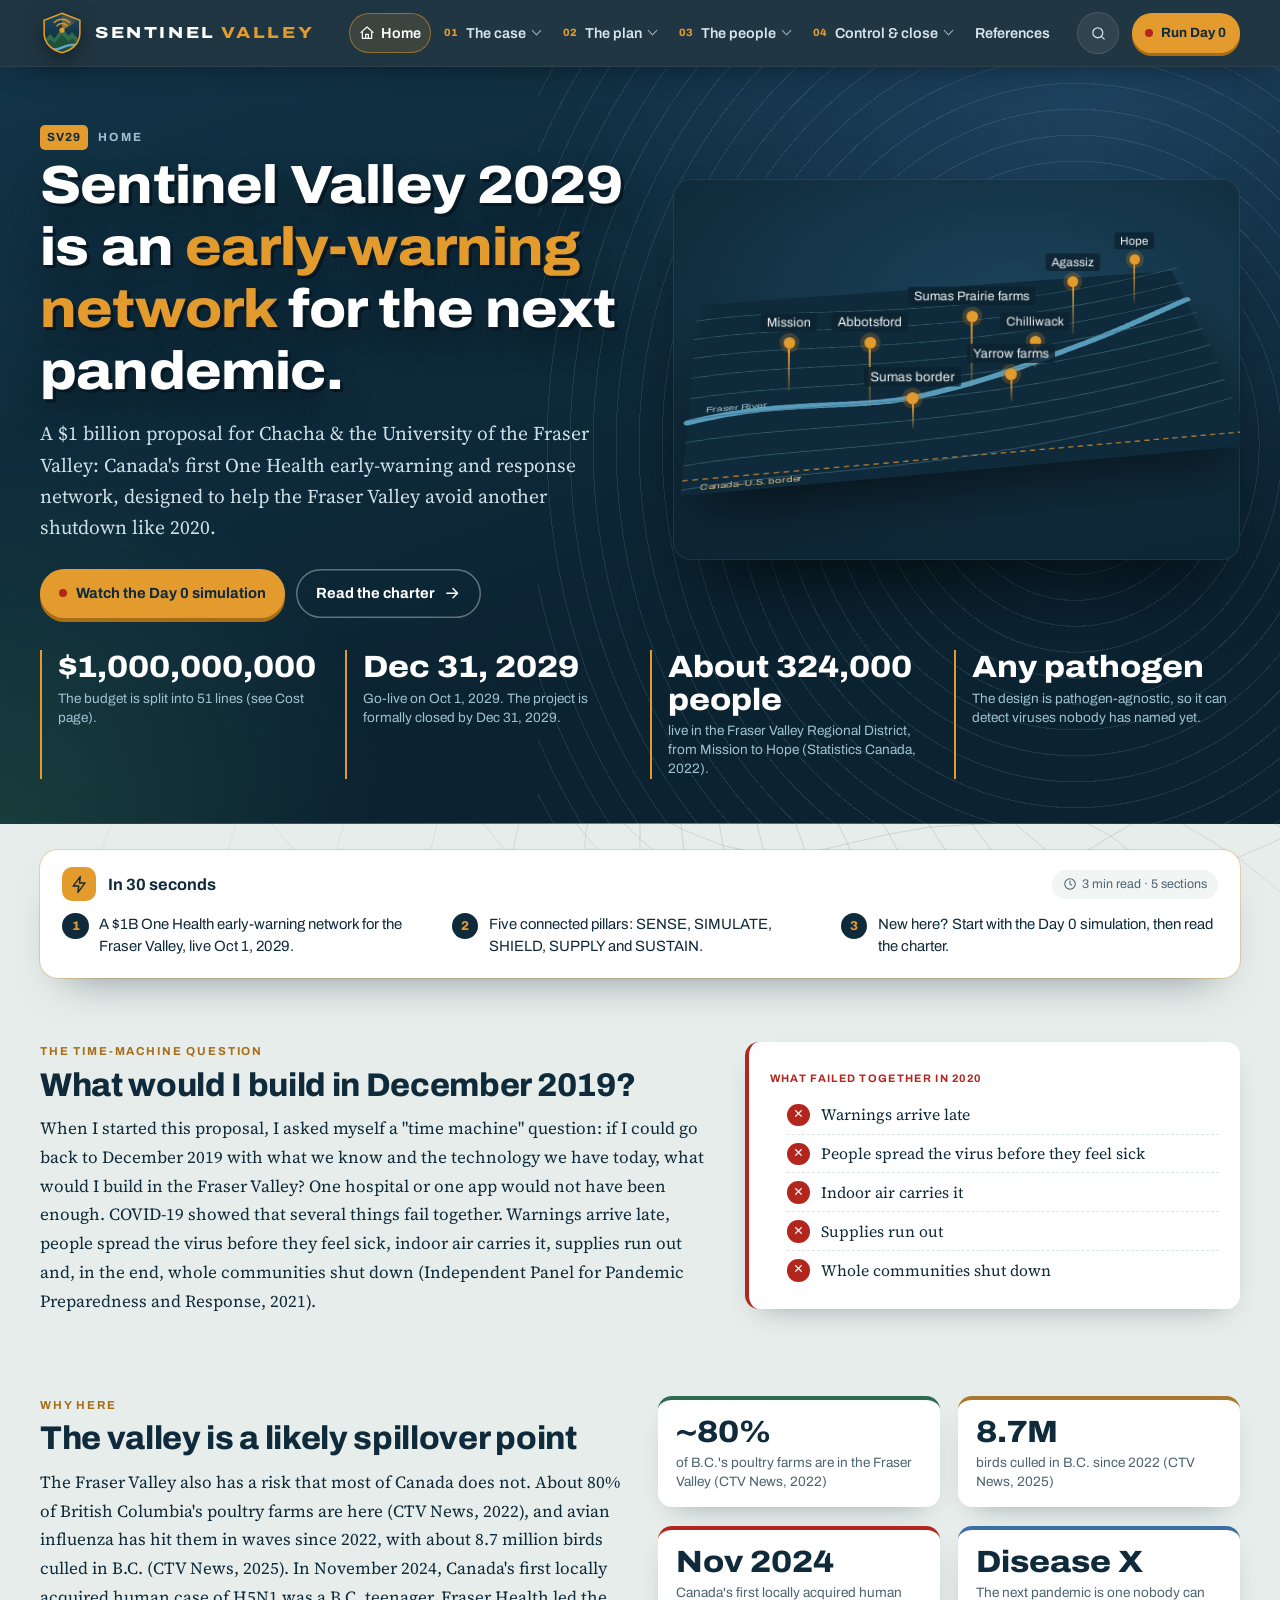
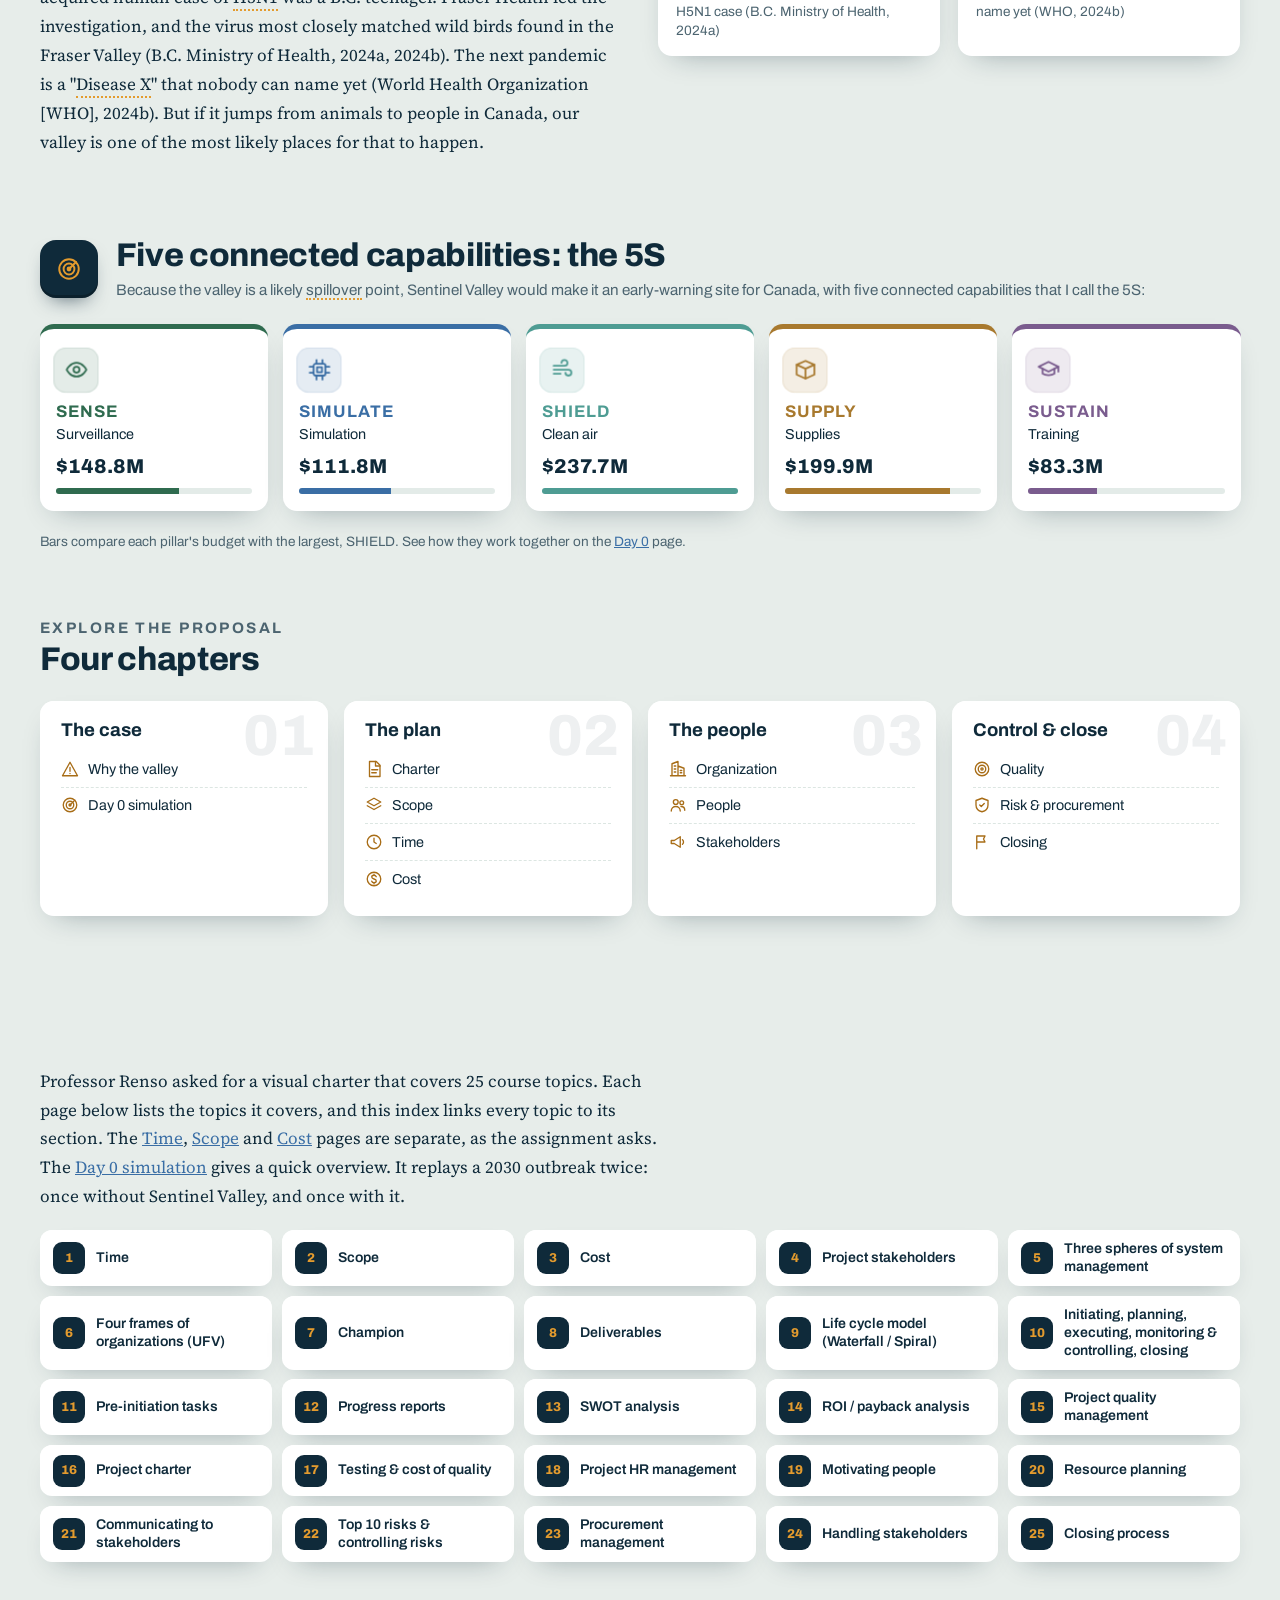
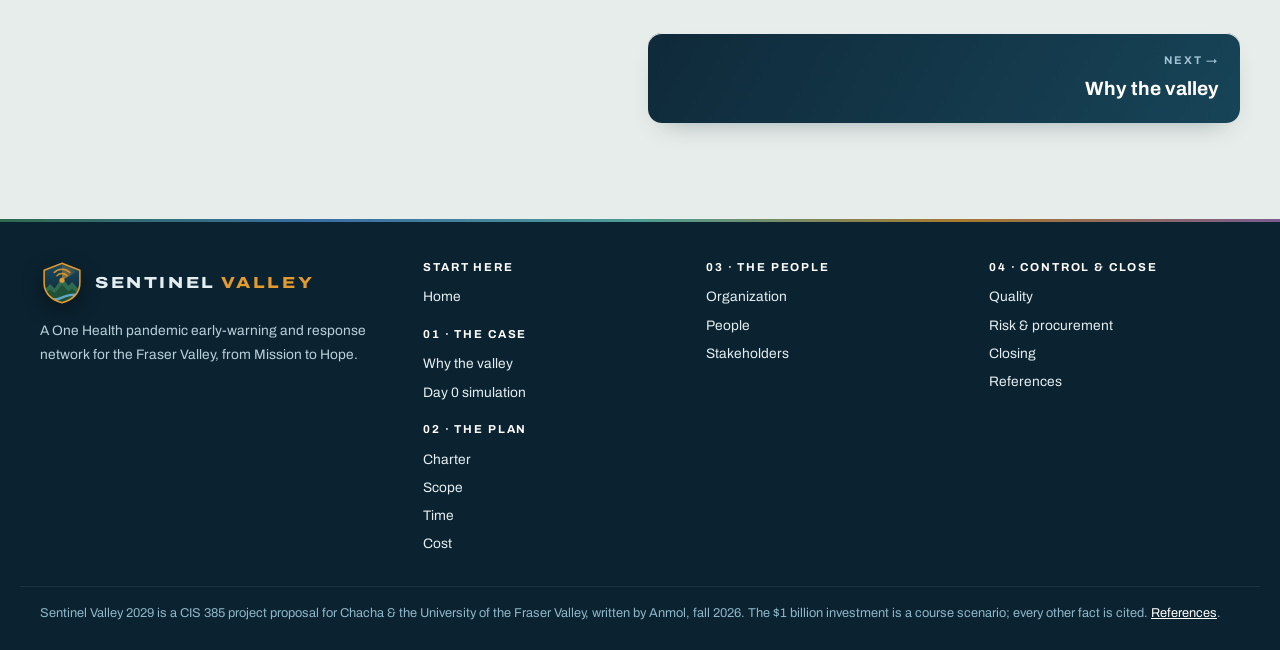
==== commit c4a33922: "Accurate citation wording on References; budget lines 4.9/4.10 in order Co-Authored-By: Claude Opus " ====
--- a/index.html
+++ b/index.html
@@ -4,7 +4,7 @@
 <link rel="icon" href="favicon.svg" type="image/svg+xml"/>
 <link href="https://fonts.googleapis.com" rel="preconnect"/><link crossorigin="" href="https://fonts.gstatic.com" rel="preconnect"/>
 <link href="https://fonts.googleapis.com/css2?family=Archivo:wdth,wght@100..125,400..800&amp;family=Source+Serif+4:ital,opsz,wght@0,8..60,400;0,8..60,600;1,8..60,400&amp;display=swap" rel="stylesheet"/>
-<link href="style.css?v=mwto4w62" rel="stylesheet"/></head><body><a class="skip" href="#main">Skip to content</a>
+<link href="style.css?v=mwtocpo2" rel="stylesheet"/></head><body><a class="skip" href="#main">Skip to content</a>
 <svg class="sprite" aria-hidden="true"><symbol id="i-home" viewBox="0 0 24 24"><path d="M3 11l9-8 9 8M5 10v10h14V10"/><path d="M10 20v-6h4v6"/></symbol><symbol id="i-radar" viewBox="0 0 24 24"><circle cx="12" cy="12" r="9"/><circle cx="12" cy="12" r="5"/><path d="M12 12L18.5 5.5"/><circle cx="12" cy="12" r="1.3" fill="currentColor"/></symbol><symbol id="i-virus" viewBox="0 0 24 24"><circle cx="12" cy="12" r="5"/><path d="M12 2v3M12 19v3M2 12h3M19 12h3M4.9 4.9L7 7M17 17l2.1 2.1M4.9 19.1L7 17M17 7l2.1-2.1"/></symbol><symbol id="i-bird" viewBox="0 0 24 24"><path d="M4 13c4 0 6-3 7-6 1 3 3 5 6 5l3-2-1 4c-1.5 4-5 6-9 5.5L4 13z"/><circle cx="16.5" cy="11" r=".6" fill="currentColor"/></symbol><symbol id="i-air" viewBox="0 0 24 24"><path d="M3 8h11a3 3 0 1 0-3-3M3 12h15a3 3 0 1 1-3 3M3 16h7"/></symbol><symbol id="i-box" viewBox="0 0 24 24"><path d="M3 7l9-4 9 4v10l-9 4-9-4z"/><path d="M3 7l9 4 9-4M12 11v10"/></symbol><symbol id="i-cap" viewBox="0 0 24 24"><path d="M2 9l10-5 10 5-10 5z"/><path d="M6 11v5c3 2 9 2 12 0v-5M22 9v5"/></symbol><symbol id="i-people" viewBox="0 0 24 24"><circle cx="9" cy="8" r="3.2"/><path d="M3 20c0-3.5 2.7-6 6-6s6 2.5 6 6"/><circle cx="17" cy="9" r="2.5"/><path d="M16 14c3 0 5 2 5 5"/></symbol><symbol id="i-shield" viewBox="0 0 24 24"><path d="M12 3l8 3v6c0 5-3.5 8-8 9-4.5-1-8-4-8-9V6z"/><path d="M9 12l2 2 4-4"/></symbol><symbol id="i-chart" viewBox="0 0 24 24"><path d="M4 20V4M4 20h16"/><path d="M8 16v-4M12 16V8M16 16v-6"/></symbol><symbol id="i-clock" viewBox="0 0 24 24"><circle cx="12" cy="12" r="9"/><path d="M12 7v5l3 2"/></symbol><symbol id="i-dollar" viewBox="0 0 24 24"><circle cx="12" cy="12" r="9"/><path d="M15 9c-.5-1.2-1.7-2-3-2-1.7 0-3 1-3 2.4C9 13 15 11 15 14.6 15 16 13.7 17 12 17c-1.4 0-2.6-.8-3-2M12 5.5V7M12 17v1.5"/></symbol><symbol id="i-check" viewBox="0 0 24 24"><path d="M5 12l5 5 9-10"/></symbol><symbol id="i-flag" viewBox="0 0 24 24"><path d="M5 21V4M5 4h11l-2 4 2 4H5"/></symbol><symbol id="i-alert" viewBox="0 0 24 24"><path d="M12 3l10 18H2z"/><path d="M12 10v5M12 18v.01"/></symbol><symbol id="i-water" viewBox="0 0 24 24"><path d="M2 16c2-2 4-2 6 0s4 2 6 0 4-2 6 0M2 20c2-2 4-2 6 0s4 2 6 0 4-2 6 0"/><path d="M12 3c2 3 3.5 4.6 3.5 6.5a3.5 3.5 0 0 1-7 0C8.5 7.6 10 6 12 3z"/></symbol><symbol id="i-lab" viewBox="0 0 24 24"><path d="M9 3h6M10 3v6L4 19a1.5 1.5 0 0 0 1.3 2h13.4A1.5 1.5 0 0 0 20 19l-6-10V3"/><path d="M7 15h10"/></symbol><symbol id="i-cpu" viewBox="0 0 24 24"><rect x="6" y="6" width="12" height="12" rx="2"/><rect x="9.5" y="9.5" width="5" height="5"/><path d="M9 2v4M15 2v4M9 18v4M15 18v4M2 9h4M2 15h4M18 9h4M18 15h4"/></symbol><symbol id="i-doc" viewBox="0 0 24 24"><path d="M6 2h9l5 5v15H6z"/><path d="M14 2v6h6M9 13h8M9 17h6"/></symbol><symbol id="i-hand" viewBox="0 0 24 24"><path d="M8 13l3-3 2 1 4-3 4 4-6 6-3-1-2 1-5-4z"/><path d="M2 11l4-4 4 2M2 11l3 3"/></symbol><symbol id="i-mega" viewBox="0 0 24 24"><path d="M3 10v4h4l8 5V5L7 10z"/><path d="M18 9a4 4 0 0 1 0 6"/></symbol><symbol id="i-target" viewBox="0 0 24 24"><circle cx="12" cy="12" r="9"/><circle cx="12" cy="12" r="5"/><circle cx="12" cy="12" r="1.5"/></symbol><symbol id="i-layers" viewBox="0 0 24 24"><path d="M12 3l9 5-9 5-9-5z"/><path d="M3 13l9 5 9-5"/></symbol><symbol id="i-cycle" viewBox="0 0 24 24"><path d="M20 11a8 8 0 0 0-14.5-4.5M4 13a8 8 0 0 0 14.5 4.5"/><path d="M5 3v4h4M19 21v-4h-4"/></symbol><symbol id="i-building" viewBox="0 0 24 24"><path d="M4 21V5l8-3v19M12 8l8 3v10M2 21h20"/><path d="M7 8h2M7 12h2M7 16h2M15 14h2M15 17h2"/></symbol><symbol id="i-key" viewBox="0 0 24 24"><circle cx="8" cy="12" r="4"/><path d="M12 12h9M18 12v3M21 12v2"/></symbol><symbol id="i-star" viewBox="0 0 24 24"><path d="M12 3l2.7 5.6 6.1.9-4.4 4.3 1 6.1L12 17l-5.4 2.9 1-6.1L3.2 9.5l6.1-.9z"/></symbol><symbol id="i-arrow" viewBox="0 0 24 24"><path d="M5 12h14M13 6l6 6-6 6"/></symbol><symbol id="i-calendar" viewBox="0 0 24 24"><rect x="3" y="5" width="18" height="16" rx="2"/><path d="M3 10h18M8 3v4M16 3v4"/></symbol><symbol id="i-truck" viewBox="0 0 24 24"><path d="M2 6h12v10H2zM14 10h4l3 3v3h-7"/><circle cx="6" cy="18" r="2"/><circle cx="17" cy="18" r="2"/></symbol><symbol id="i-lock" viewBox="0 0 24 24"><rect x="4" y="11" width="16" height="10" rx="2"/><path d="M8 11V7a4 4 0 0 1 8 0v4"/></symbol><symbol id="i-book" viewBox="0 0 24 24"><path d="M4 4h6a3 3 0 0 1 3 3v13a2 2 0 0 0-2-2H4zM20 4h-6a3 3 0 0 0-3 3"/><path d="M20 4v14h-7"/></symbol><symbol id="i-spark" viewBox="0 0 24 24"><path d="M12 3v4M12 17v4M3 12h4M17 12h4M6 6l2.5 2.5M15.5 15.5L18 18M6 18l2.5-2.5M15.5 8.5L18 6"/></symbol><symbol id="i-tool" viewBox="0 0 24 24"><path d="M14.5 6.5a4 4 0 0 0-5.3 5.3L3 18l3 3 6.2-6.2a4 4 0 0 0 5.3-5.3l-2.5 2.5-2.5-.5-.5-2.5z"/></symbol><symbol id="i-eye" viewBox="0 0 24 24"><path d="M2 12s3.5-7 10-7 10 7 10 7-3.5 7-10 7S2 12 2 12z"/><circle cx="12" cy="12" r="3"/></symbol><symbol id="i-globe" viewBox="0 0 24 24"><circle cx="12" cy="12" r="9"/><path d="M3 12h18M12 3c3 3.5 3 14.5 0 18M12 3c-3 3.5-3 14.5 0 18"/></symbol><symbol id="i-heart" viewBox="0 0 24 24"><path d="M12 20s-8-4.5-8-10.5A4.5 4.5 0 0 1 12 7a4.5 4.5 0 0 1 8 2.5C20 15.5 12 20 12 20z"/></symbol><symbol id="i-scale" viewBox="0 0 24 24"><path d="M12 3v18M5 21h14M4 8h16M7 8l-3 6a3 3 0 0 0 6 0zM17 8l-3 6a3 3 0 0 0 6 0z"/></symbol><symbol id="i-bolt" viewBox="0 0 24 24"><path d="M13 2L4 14h7l-1 8 9-12h-7z"/></symbol><symbol id="i-search" viewBox="0 0 24 24"><circle cx="11" cy="11" r="7"/><path d="M20 20l-4-4"/></symbol><symbol id="i-list" viewBox="0 0 24 24"><path d="M9 6h12M9 12h12M9 18h12"/><circle cx="4.5" cy="6" r="1" fill="currentColor"/><circle cx="4.5" cy="12" r="1" fill="currentColor"/><circle cx="4.5" cy="18" r="1" fill="currentColor"/></symbol><symbol id="i-text" viewBox="0 0 24 24"><path d="M3 19l5-14 5 14M5 14h6M15 19l3.5-9 3.5 9M16.2 16h4.6"/></symbol><symbol id="i-up" viewBox="0 0 24 24"><path d="M12 19V5M5 12l7-7 7 7"/></symbol><symbol id="i-info" viewBox="0 0 24 24"><circle cx="12" cy="12" r="9"/><path d="M12 11v6M12 7.5v.01"/></symbol><symbol id="i-enter" viewBox="0 0 24 24"><path d="M20 5v7a3 3 0 0 1-3 3H5M9 11l-4 4 4 4"/></symbol></svg>
 <header class="site"><div class="bar"><a class="brand" href="index.html" aria-label="Sentinel Valley 2029, home"><svg class="mark" viewBox="0 0 48 48" aria-hidden="true"><defs><clipPath id="lgc"><path d="M24 2.5L43.5 10v14c0 11.5-8.6 18.8-19.5 21.5C13.1 42.8 4.5 35.5 4.5 24V10z"/></clipPath><linearGradient id="lgg" x1="0" y1="0" x2="0" y2="1"><stop offset="0" stop-color="#1C4A60"/><stop offset="1" stop-color="#0B2230"/></linearGradient><radialGradient id="lgs" cx="24" cy="21" r="20" gradientUnits="userSpaceOnUse"><stop offset="0" stop-color="#E39B2E" stop-opacity=".75"/><stop offset="1" stop-color="#E39B2E" stop-opacity="0"/></radialGradient></defs>
 <path d="M24 2.5L43.5 10v14c0 11.5-8.6 18.8-19.5 21.5C13.1 42.8 4.5 35.5 4.5 24V10z" fill="url(#lgg)"/>
@@ -119,4 +119,4 @@
 <div><h4>Start here</h4><ul><li><a href="index.html">Home</a></li></ul><h4 style="margin-top:1.2rem">01 · The case</h4><ul><li><a href="why.html">Why the valley</a></li><li><a href="simulation.html">Day 0 simulation</a></li></ul><h4 style="margin-top:1.2rem">02 · The plan</h4><ul><li><a href="charter.html">Charter</a></li><li><a href="scope.html">Scope</a></li><li><a href="time.html">Time</a></li><li><a href="cost.html">Cost</a></li></ul></div>
 <div><h4>03 · The people</h4><ul><li><a href="organization.html">Organization</a></li><li><a href="people.html">People</a></li><li><a href="stakeholders.html">Stakeholders</a></li></ul></div><div><h4>04 · Control &amp; close</h4><ul><li><a href="quality.html">Quality</a></li><li><a href="risk.html">Risk &amp; procurement</a></li><li><a href="closing.html">Closing</a></li><li><a href="references.html">References</a></li></ul></div></div>
 <div class="fine">Sentinel Valley 2029 is a CIS 385 project proposal for Chacha &amp; the University of the Fraser Valley, written by Anmol, fall 2026. The $1 billion investment is a course scenario; every other fact is cited. <a href="references.html">References</a>.</div></footer>
-<script src="budget.js?v=mwto4w62"></script><script src="app.js?v=mwto4w62"></script></body></html>
+<script src="budget.js?v=mwtocpo2"></script><script src="app.js?v=mwtocpo2"></script></body></html>
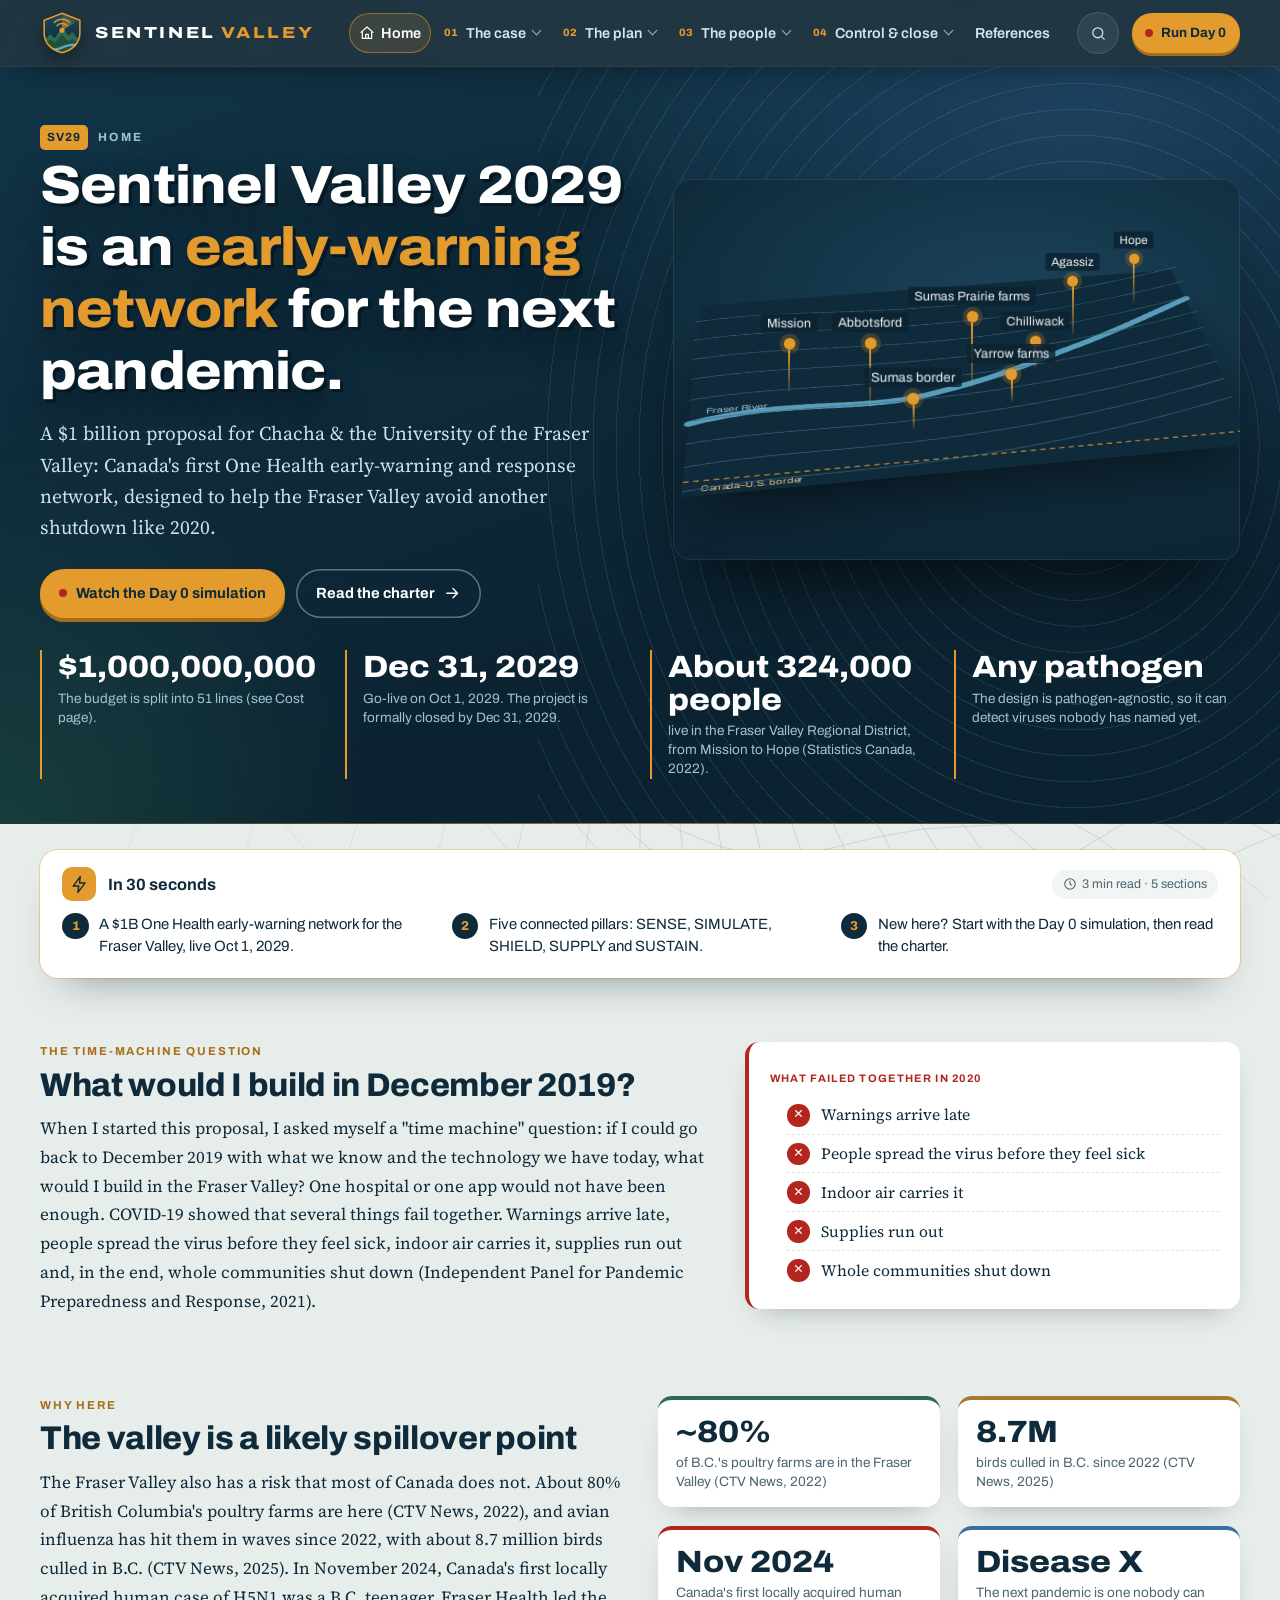
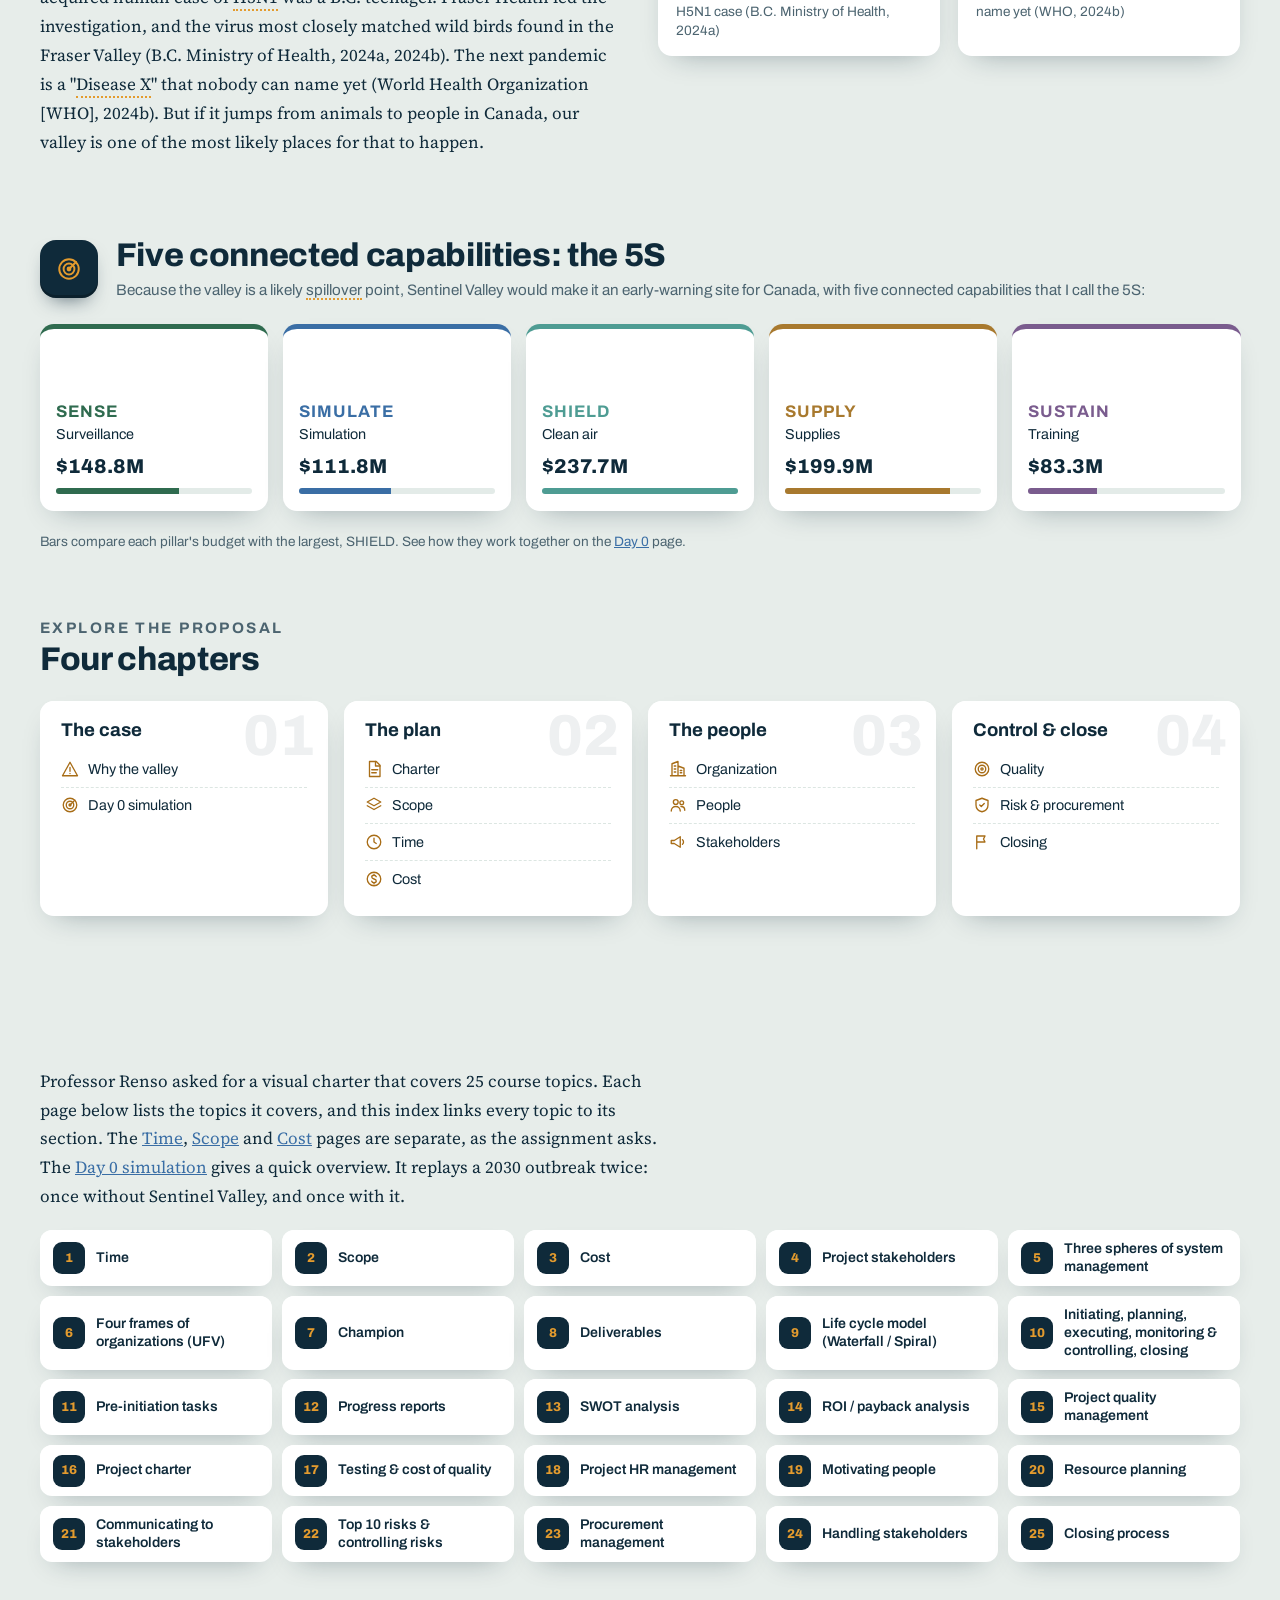
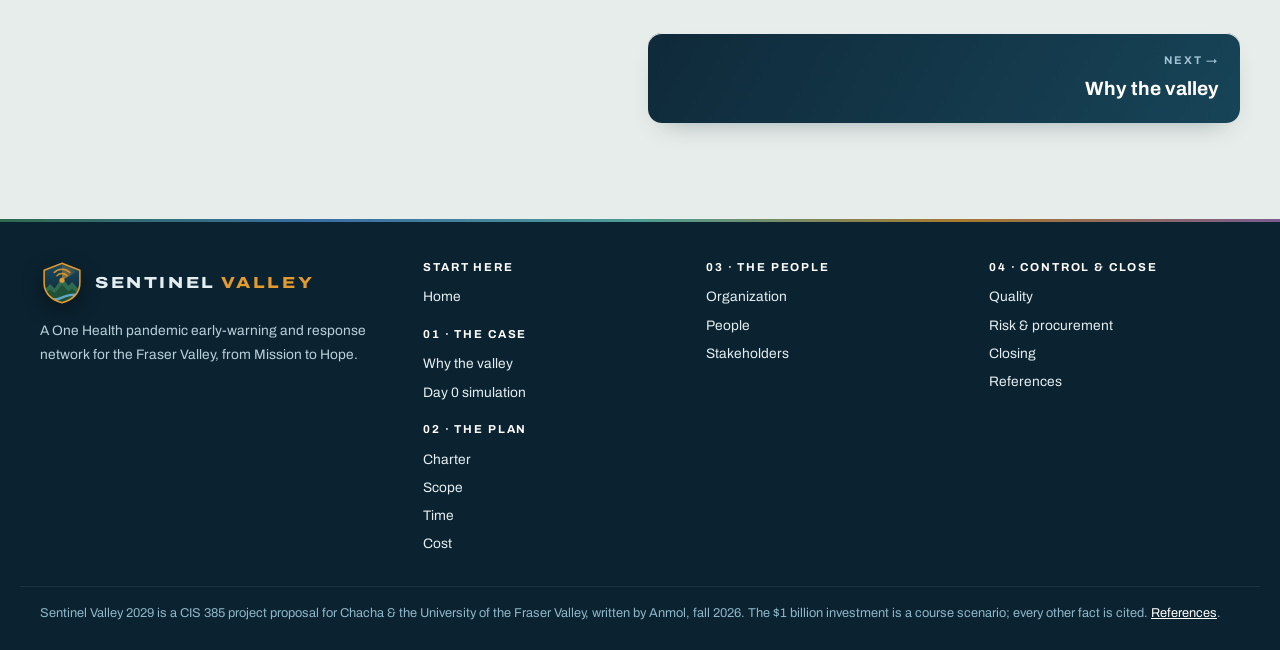
==== commit 3595e59b: "Cite 21 previously uncited budget lines; add 15 APA references - Each budget line's basis now names " ====
--- a/index.html
+++ b/index.html
@@ -4,7 +4,7 @@
 <link rel="icon" href="favicon.svg" type="image/svg+xml"/>
 <link href="https://fonts.googleapis.com" rel="preconnect"/><link crossorigin="" href="https://fonts.gstatic.com" rel="preconnect"/>
 <link href="https://fonts.googleapis.com/css2?family=Archivo:wdth,wght@100..125,400..800&amp;family=Source+Serif+4:ital,opsz,wght@0,8..60,400;0,8..60,600;1,8..60,400&amp;display=swap" rel="stylesheet"/>
-<link href="style.css?v=mwtocpo2" rel="stylesheet"/></head><body><a class="skip" href="#main">Skip to content</a>
+<link href="style.css?v=mwtoqg42" rel="stylesheet"/></head><body><a class="skip" href="#main">Skip to content</a>
 <svg class="sprite" aria-hidden="true"><symbol id="i-home" viewBox="0 0 24 24"><path d="M3 11l9-8 9 8M5 10v10h14V10"/><path d="M10 20v-6h4v6"/></symbol><symbol id="i-radar" viewBox="0 0 24 24"><circle cx="12" cy="12" r="9"/><circle cx="12" cy="12" r="5"/><path d="M12 12L18.5 5.5"/><circle cx="12" cy="12" r="1.3" fill="currentColor"/></symbol><symbol id="i-virus" viewBox="0 0 24 24"><circle cx="12" cy="12" r="5"/><path d="M12 2v3M12 19v3M2 12h3M19 12h3M4.9 4.9L7 7M17 17l2.1 2.1M4.9 19.1L7 17M17 7l2.1-2.1"/></symbol><symbol id="i-bird" viewBox="0 0 24 24"><path d="M4 13c4 0 6-3 7-6 1 3 3 5 6 5l3-2-1 4c-1.5 4-5 6-9 5.5L4 13z"/><circle cx="16.5" cy="11" r=".6" fill="currentColor"/></symbol><symbol id="i-air" viewBox="0 0 24 24"><path d="M3 8h11a3 3 0 1 0-3-3M3 12h15a3 3 0 1 1-3 3M3 16h7"/></symbol><symbol id="i-box" viewBox="0 0 24 24"><path d="M3 7l9-4 9 4v10l-9 4-9-4z"/><path d="M3 7l9 4 9-4M12 11v10"/></symbol><symbol id="i-cap" viewBox="0 0 24 24"><path d="M2 9l10-5 10 5-10 5z"/><path d="M6 11v5c3 2 9 2 12 0v-5M22 9v5"/></symbol><symbol id="i-people" viewBox="0 0 24 24"><circle cx="9" cy="8" r="3.2"/><path d="M3 20c0-3.5 2.7-6 6-6s6 2.5 6 6"/><circle cx="17" cy="9" r="2.5"/><path d="M16 14c3 0 5 2 5 5"/></symbol><symbol id="i-shield" viewBox="0 0 24 24"><path d="M12 3l8 3v6c0 5-3.5 8-8 9-4.5-1-8-4-8-9V6z"/><path d="M9 12l2 2 4-4"/></symbol><symbol id="i-chart" viewBox="0 0 24 24"><path d="M4 20V4M4 20h16"/><path d="M8 16v-4M12 16V8M16 16v-6"/></symbol><symbol id="i-clock" viewBox="0 0 24 24"><circle cx="12" cy="12" r="9"/><path d="M12 7v5l3 2"/></symbol><symbol id="i-dollar" viewBox="0 0 24 24"><circle cx="12" cy="12" r="9"/><path d="M15 9c-.5-1.2-1.7-2-3-2-1.7 0-3 1-3 2.4C9 13 15 11 15 14.6 15 16 13.7 17 12 17c-1.4 0-2.6-.8-3-2M12 5.5V7M12 17v1.5"/></symbol><symbol id="i-check" viewBox="0 0 24 24"><path d="M5 12l5 5 9-10"/></symbol><symbol id="i-flag" viewBox="0 0 24 24"><path d="M5 21V4M5 4h11l-2 4 2 4H5"/></symbol><symbol id="i-alert" viewBox="0 0 24 24"><path d="M12 3l10 18H2z"/><path d="M12 10v5M12 18v.01"/></symbol><symbol id="i-water" viewBox="0 0 24 24"><path d="M2 16c2-2 4-2 6 0s4 2 6 0 4-2 6 0M2 20c2-2 4-2 6 0s4 2 6 0 4-2 6 0"/><path d="M12 3c2 3 3.5 4.6 3.5 6.5a3.5 3.5 0 0 1-7 0C8.5 7.6 10 6 12 3z"/></symbol><symbol id="i-lab" viewBox="0 0 24 24"><path d="M9 3h6M10 3v6L4 19a1.5 1.5 0 0 0 1.3 2h13.4A1.5 1.5 0 0 0 20 19l-6-10V3"/><path d="M7 15h10"/></symbol><symbol id="i-cpu" viewBox="0 0 24 24"><rect x="6" y="6" width="12" height="12" rx="2"/><rect x="9.5" y="9.5" width="5" height="5"/><path d="M9 2v4M15 2v4M9 18v4M15 18v4M2 9h4M2 15h4M18 9h4M18 15h4"/></symbol><symbol id="i-doc" viewBox="0 0 24 24"><path d="M6 2h9l5 5v15H6z"/><path d="M14 2v6h6M9 13h8M9 17h6"/></symbol><symbol id="i-hand" viewBox="0 0 24 24"><path d="M8 13l3-3 2 1 4-3 4 4-6 6-3-1-2 1-5-4z"/><path d="M2 11l4-4 4 2M2 11l3 3"/></symbol><symbol id="i-mega" viewBox="0 0 24 24"><path d="M3 10v4h4l8 5V5L7 10z"/><path d="M18 9a4 4 0 0 1 0 6"/></symbol><symbol id="i-target" viewBox="0 0 24 24"><circle cx="12" cy="12" r="9"/><circle cx="12" cy="12" r="5"/><circle cx="12" cy="12" r="1.5"/></symbol><symbol id="i-layers" viewBox="0 0 24 24"><path d="M12 3l9 5-9 5-9-5z"/><path d="M3 13l9 5 9-5"/></symbol><symbol id="i-cycle" viewBox="0 0 24 24"><path d="M20 11a8 8 0 0 0-14.5-4.5M4 13a8 8 0 0 0 14.5 4.5"/><path d="M5 3v4h4M19 21v-4h-4"/></symbol><symbol id="i-building" viewBox="0 0 24 24"><path d="M4 21V5l8-3v19M12 8l8 3v10M2 21h20"/><path d="M7 8h2M7 12h2M7 16h2M15 14h2M15 17h2"/></symbol><symbol id="i-key" viewBox="0 0 24 24"><circle cx="8" cy="12" r="4"/><path d="M12 12h9M18 12v3M21 12v2"/></symbol><symbol id="i-star" viewBox="0 0 24 24"><path d="M12 3l2.7 5.6 6.1.9-4.4 4.3 1 6.1L12 17l-5.4 2.9 1-6.1L3.2 9.5l6.1-.9z"/></symbol><symbol id="i-arrow" viewBox="0 0 24 24"><path d="M5 12h14M13 6l6 6-6 6"/></symbol><symbol id="i-calendar" viewBox="0 0 24 24"><rect x="3" y="5" width="18" height="16" rx="2"/><path d="M3 10h18M8 3v4M16 3v4"/></symbol><symbol id="i-truck" viewBox="0 0 24 24"><path d="M2 6h12v10H2zM14 10h4l3 3v3h-7"/><circle cx="6" cy="18" r="2"/><circle cx="17" cy="18" r="2"/></symbol><symbol id="i-lock" viewBox="0 0 24 24"><rect x="4" y="11" width="16" height="10" rx="2"/><path d="M8 11V7a4 4 0 0 1 8 0v4"/></symbol><symbol id="i-book" viewBox="0 0 24 24"><path d="M4 4h6a3 3 0 0 1 3 3v13a2 2 0 0 0-2-2H4zM20 4h-6a3 3 0 0 0-3 3"/><path d="M20 4v14h-7"/></symbol><symbol id="i-spark" viewBox="0 0 24 24"><path d="M12 3v4M12 17v4M3 12h4M17 12h4M6 6l2.5 2.5M15.5 15.5L18 18M6 18l2.5-2.5M15.5 8.5L18 6"/></symbol><symbol id="i-tool" viewBox="0 0 24 24"><path d="M14.5 6.5a4 4 0 0 0-5.3 5.3L3 18l3 3 6.2-6.2a4 4 0 0 0 5.3-5.3l-2.5 2.5-2.5-.5-.5-2.5z"/></symbol><symbol id="i-eye" viewBox="0 0 24 24"><path d="M2 12s3.5-7 10-7 10 7 10 7-3.5 7-10 7S2 12 2 12z"/><circle cx="12" cy="12" r="3"/></symbol><symbol id="i-globe" viewBox="0 0 24 24"><circle cx="12" cy="12" r="9"/><path d="M3 12h18M12 3c3 3.5 3 14.5 0 18M12 3c-3 3.5-3 14.5 0 18"/></symbol><symbol id="i-heart" viewBox="0 0 24 24"><path d="M12 20s-8-4.5-8-10.5A4.5 4.5 0 0 1 12 7a4.5 4.5 0 0 1 8 2.5C20 15.5 12 20 12 20z"/></symbol><symbol id="i-scale" viewBox="0 0 24 24"><path d="M12 3v18M5 21h14M4 8h16M7 8l-3 6a3 3 0 0 0 6 0zM17 8l-3 6a3 3 0 0 0 6 0z"/></symbol><symbol id="i-bolt" viewBox="0 0 24 24"><path d="M13 2L4 14h7l-1 8 9-12h-7z"/></symbol><symbol id="i-search" viewBox="0 0 24 24"><circle cx="11" cy="11" r="7"/><path d="M20 20l-4-4"/></symbol><symbol id="i-list" viewBox="0 0 24 24"><path d="M9 6h12M9 12h12M9 18h12"/><circle cx="4.5" cy="6" r="1" fill="currentColor"/><circle cx="4.5" cy="12" r="1" fill="currentColor"/><circle cx="4.5" cy="18" r="1" fill="currentColor"/></symbol><symbol id="i-text" viewBox="0 0 24 24"><path d="M3 19l5-14 5 14M5 14h6M15 19l3.5-9 3.5 9M16.2 16h4.6"/></symbol><symbol id="i-up" viewBox="0 0 24 24"><path d="M12 19V5M5 12l7-7 7 7"/></symbol><symbol id="i-info" viewBox="0 0 24 24"><circle cx="12" cy="12" r="9"/><path d="M12 11v6M12 7.5v.01"/></symbol><symbol id="i-enter" viewBox="0 0 24 24"><path d="M20 5v7a3 3 0 0 1-3 3H5M9 11l-4 4 4 4"/></symbol></svg>
 <header class="site"><div class="bar"><a class="brand" href="index.html" aria-label="Sentinel Valley 2029, home"><svg class="mark" viewBox="0 0 48 48" aria-hidden="true"><defs><clipPath id="lgc"><path d="M24 2.5L43.5 10v14c0 11.5-8.6 18.8-19.5 21.5C13.1 42.8 4.5 35.5 4.5 24V10z"/></clipPath><linearGradient id="lgg" x1="0" y1="0" x2="0" y2="1"><stop offset="0" stop-color="#1C4A60"/><stop offset="1" stop-color="#0B2230"/></linearGradient><radialGradient id="lgs" cx="24" cy="21" r="20" gradientUnits="userSpaceOnUse"><stop offset="0" stop-color="#E39B2E" stop-opacity=".75"/><stop offset="1" stop-color="#E39B2E" stop-opacity="0"/></radialGradient></defs>
 <path d="M24 2.5L43.5 10v14c0 11.5-8.6 18.8-19.5 21.5C13.1 42.8 4.5 35.5 4.5 24V10z" fill="url(#lgg)"/>
@@ -119,4 +119,4 @@
 <div><h4>Start here</h4><ul><li><a href="index.html">Home</a></li></ul><h4 style="margin-top:1.2rem">01 · The case</h4><ul><li><a href="why.html">Why the valley</a></li><li><a href="simulation.html">Day 0 simulation</a></li></ul><h4 style="margin-top:1.2rem">02 · The plan</h4><ul><li><a href="charter.html">Charter</a></li><li><a href="scope.html">Scope</a></li><li><a href="time.html">Time</a></li><li><a href="cost.html">Cost</a></li></ul></div>
 <div><h4>03 · The people</h4><ul><li><a href="organization.html">Organization</a></li><li><a href="people.html">People</a></li><li><a href="stakeholders.html">Stakeholders</a></li></ul></div><div><h4>04 · Control &amp; close</h4><ul><li><a href="quality.html">Quality</a></li><li><a href="risk.html">Risk &amp; procurement</a></li><li><a href="closing.html">Closing</a></li><li><a href="references.html">References</a></li></ul></div></div>
 <div class="fine">Sentinel Valley 2029 is a CIS 385 project proposal for Chacha &amp; the University of the Fraser Valley, written by Anmol, fall 2026. The $1 billion investment is a course scenario; every other fact is cited. <a href="references.html">References</a>.</div></footer>
-<script src="budget.js?v=mwtocpo2"></script><script src="app.js?v=mwtocpo2"></script></body></html>
+<script src="budget.js?v=mwtoqg42"></script><script src="app.js?v=mwtoqg42"></script></body></html>
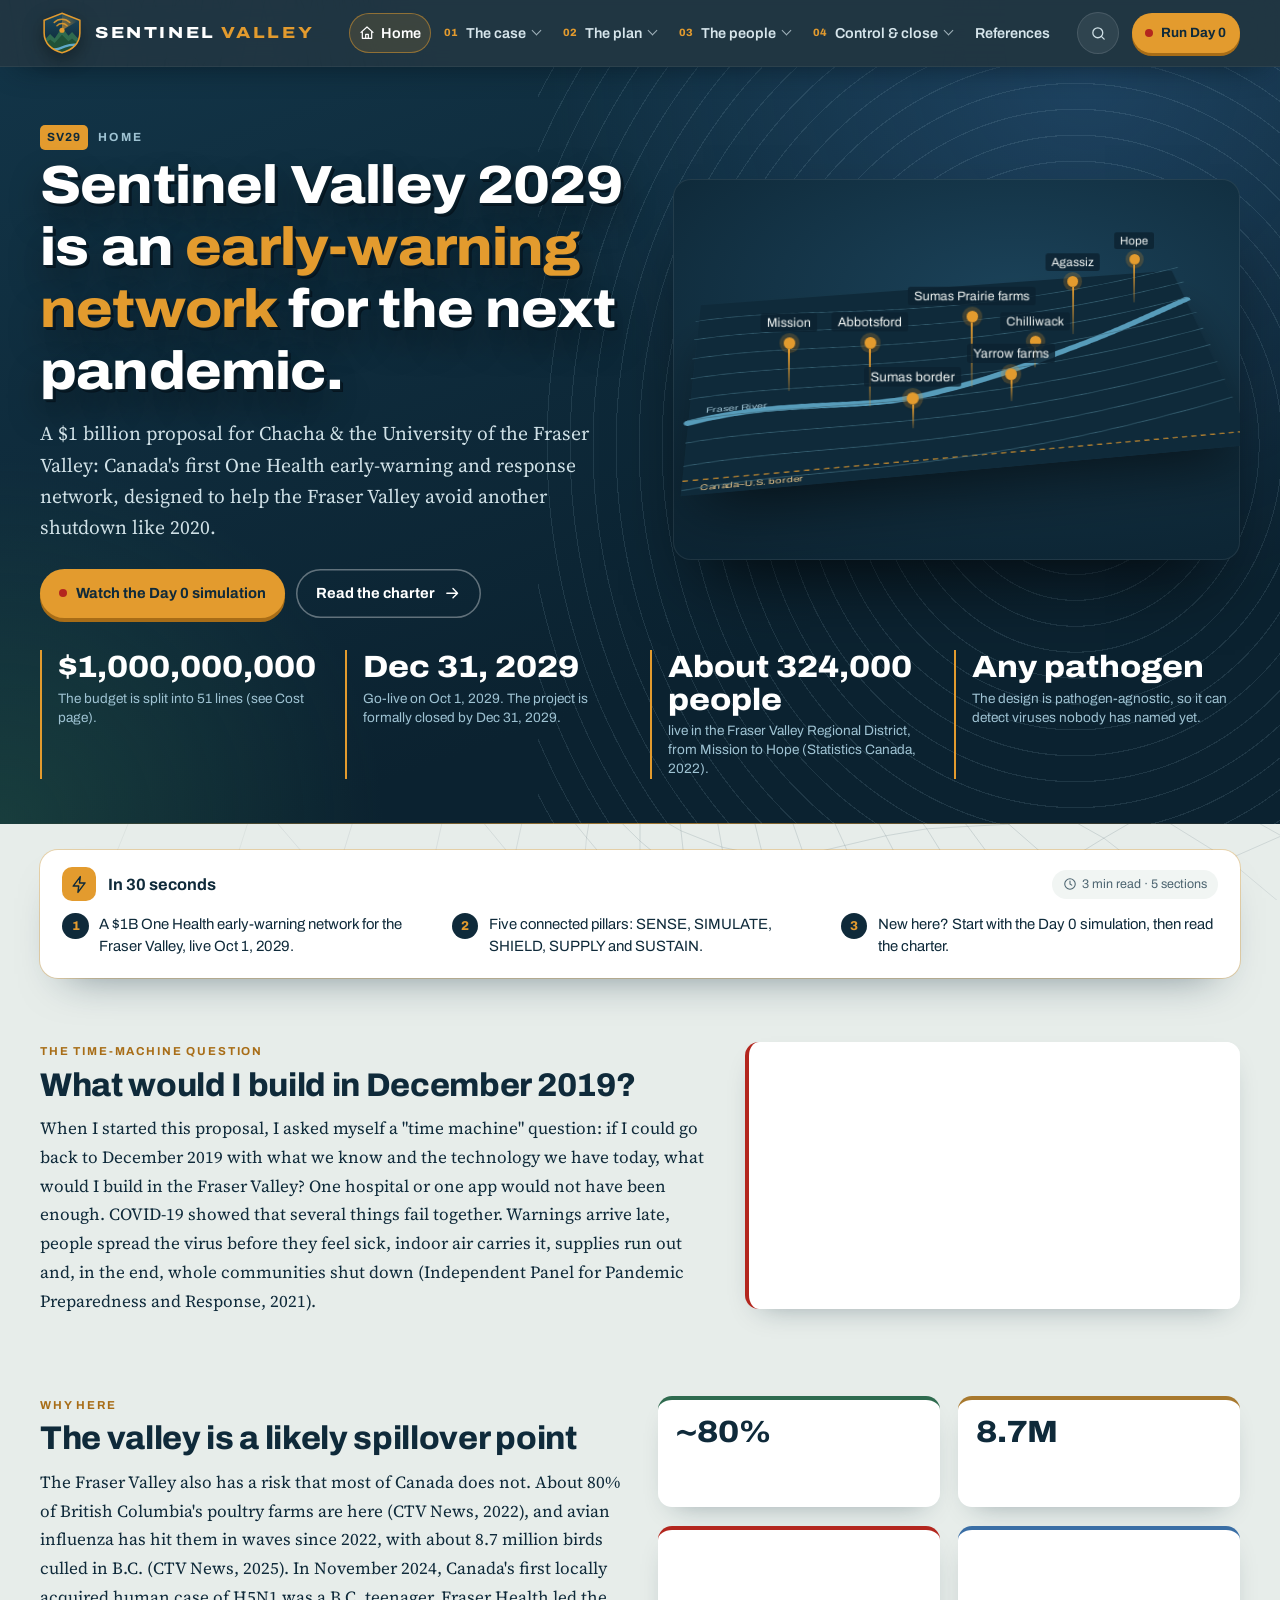
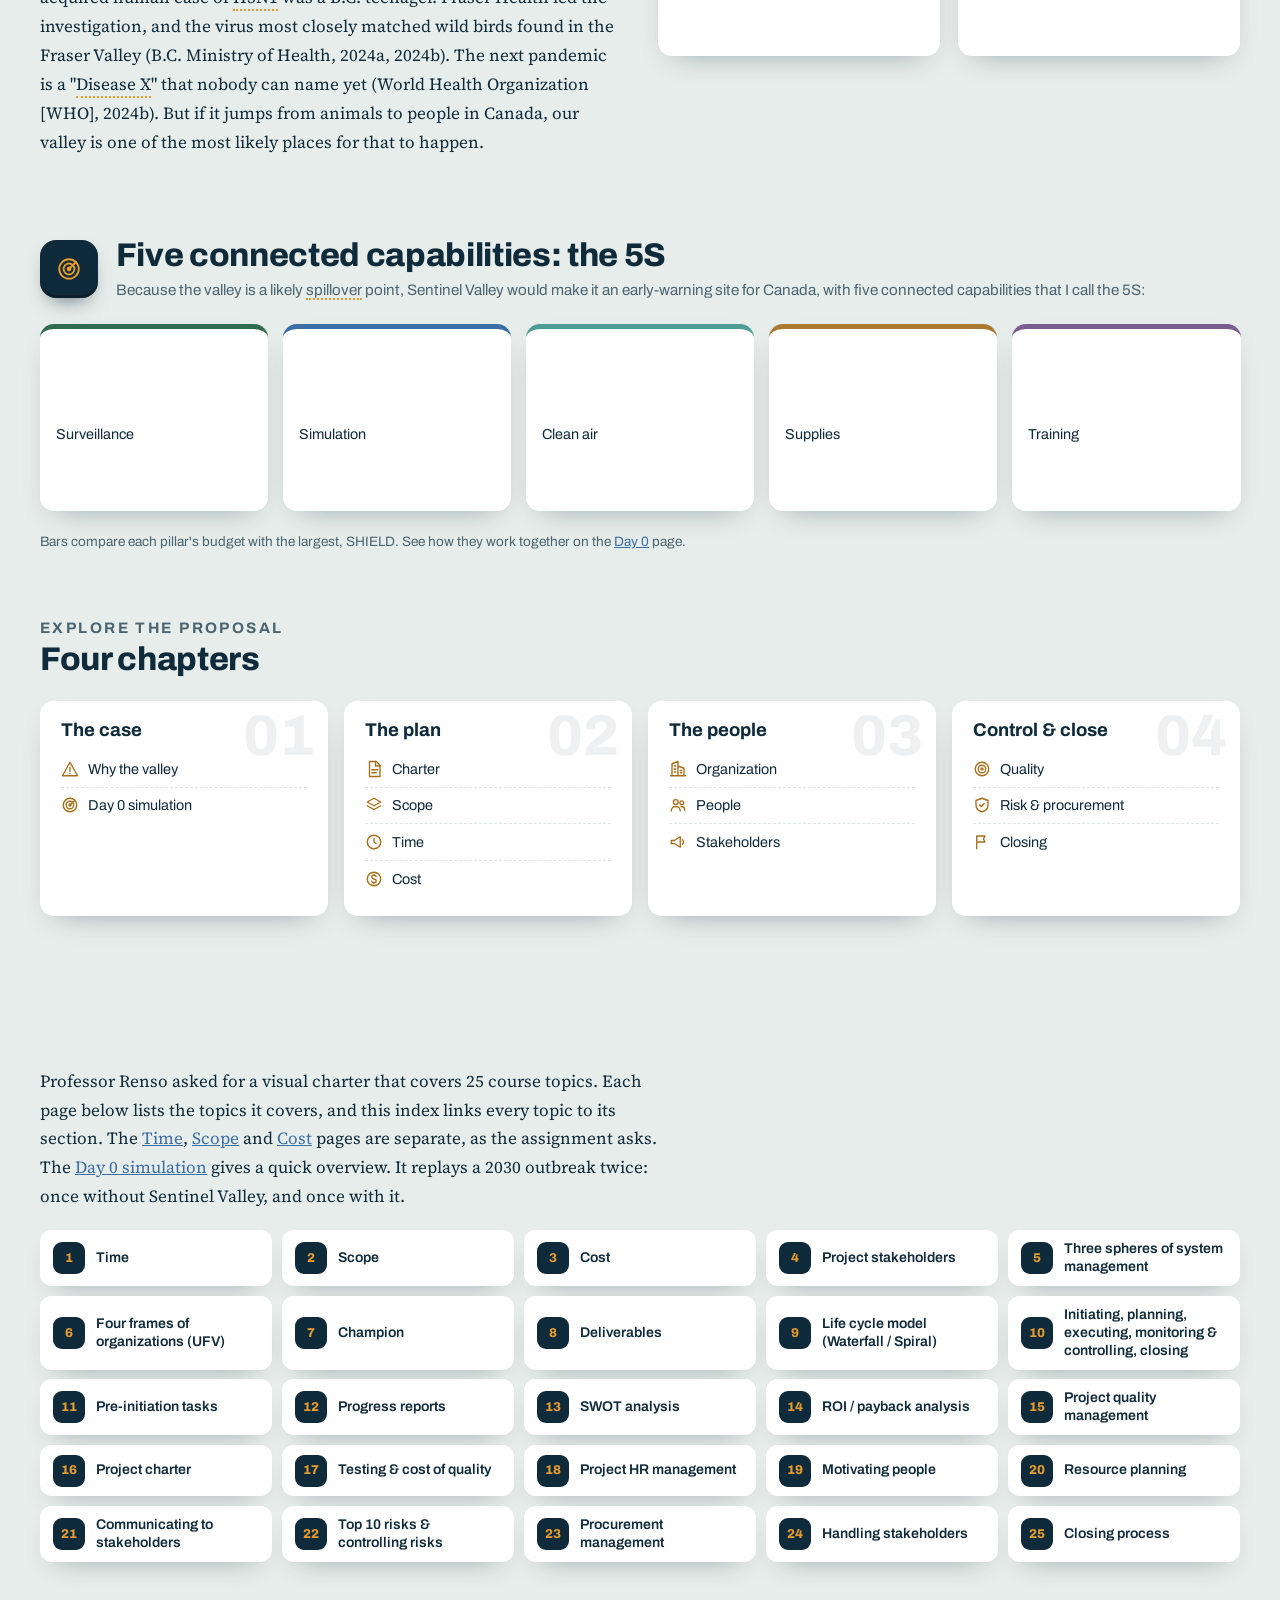
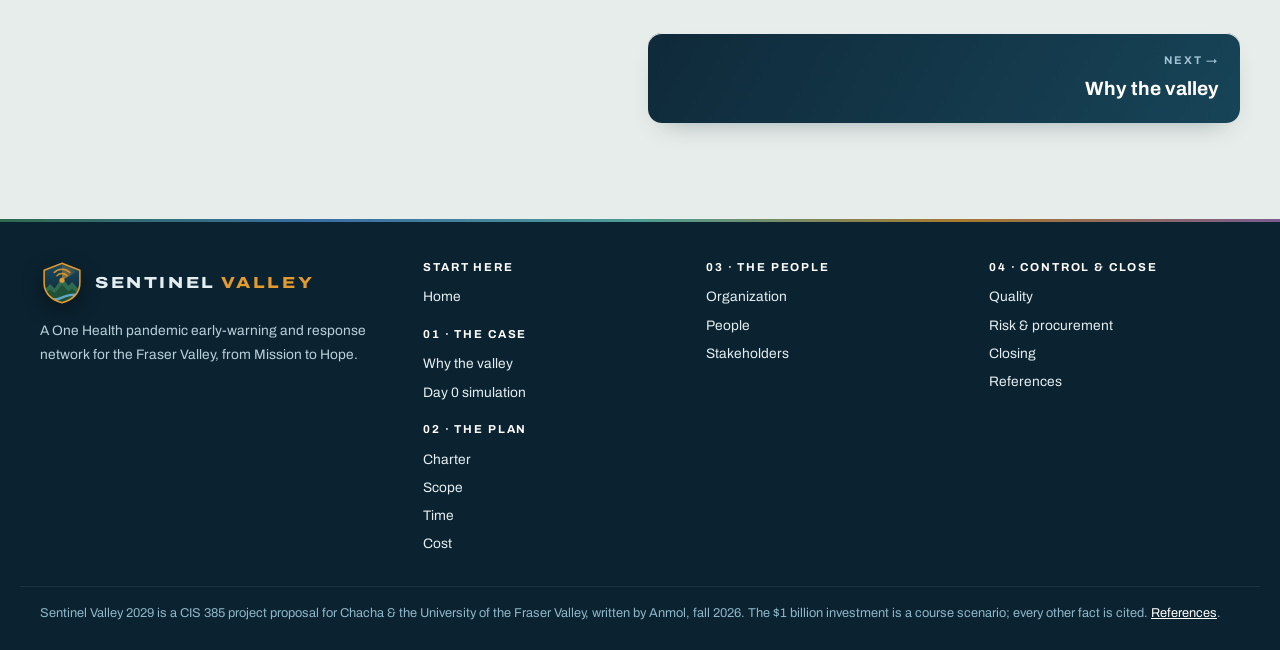
==== commit 9afe7964: "Pre-submission fixes: dead reference links, wide-item reveal - RBC Economics reference: corrected ti" ====
--- a/index.html
+++ b/index.html
@@ -4,7 +4,7 @@
 <link rel="icon" href="favicon.svg" type="image/svg+xml"/>
 <link href="https://fonts.googleapis.com" rel="preconnect"/><link crossorigin="" href="https://fonts.gstatic.com" rel="preconnect"/>
 <link href="https://fonts.googleapis.com/css2?family=Archivo:wdth,wght@100..125,400..800&amp;family=Source+Serif+4:ital,opsz,wght@0,8..60,400;0,8..60,600;1,8..60,400&amp;display=swap" rel="stylesheet"/>
-<link href="style.css?v=mwtoqg42" rel="stylesheet"/></head><body><a class="skip" href="#main">Skip to content</a>
+<link href="style.css?v=mwtp3n7u" rel="stylesheet"/></head><body><a class="skip" href="#main">Skip to content</a>
 <svg class="sprite" aria-hidden="true"><symbol id="i-home" viewBox="0 0 24 24"><path d="M3 11l9-8 9 8M5 10v10h14V10"/><path d="M10 20v-6h4v6"/></symbol><symbol id="i-radar" viewBox="0 0 24 24"><circle cx="12" cy="12" r="9"/><circle cx="12" cy="12" r="5"/><path d="M12 12L18.5 5.5"/><circle cx="12" cy="12" r="1.3" fill="currentColor"/></symbol><symbol id="i-virus" viewBox="0 0 24 24"><circle cx="12" cy="12" r="5"/><path d="M12 2v3M12 19v3M2 12h3M19 12h3M4.9 4.9L7 7M17 17l2.1 2.1M4.9 19.1L7 17M17 7l2.1-2.1"/></symbol><symbol id="i-bird" viewBox="0 0 24 24"><path d="M4 13c4 0 6-3 7-6 1 3 3 5 6 5l3-2-1 4c-1.5 4-5 6-9 5.5L4 13z"/><circle cx="16.5" cy="11" r=".6" fill="currentColor"/></symbol><symbol id="i-air" viewBox="0 0 24 24"><path d="M3 8h11a3 3 0 1 0-3-3M3 12h15a3 3 0 1 1-3 3M3 16h7"/></symbol><symbol id="i-box" viewBox="0 0 24 24"><path d="M3 7l9-4 9 4v10l-9 4-9-4z"/><path d="M3 7l9 4 9-4M12 11v10"/></symbol><symbol id="i-cap" viewBox="0 0 24 24"><path d="M2 9l10-5 10 5-10 5z"/><path d="M6 11v5c3 2 9 2 12 0v-5M22 9v5"/></symbol><symbol id="i-people" viewBox="0 0 24 24"><circle cx="9" cy="8" r="3.2"/><path d="M3 20c0-3.5 2.7-6 6-6s6 2.5 6 6"/><circle cx="17" cy="9" r="2.5"/><path d="M16 14c3 0 5 2 5 5"/></symbol><symbol id="i-shield" viewBox="0 0 24 24"><path d="M12 3l8 3v6c0 5-3.5 8-8 9-4.5-1-8-4-8-9V6z"/><path d="M9 12l2 2 4-4"/></symbol><symbol id="i-chart" viewBox="0 0 24 24"><path d="M4 20V4M4 20h16"/><path d="M8 16v-4M12 16V8M16 16v-6"/></symbol><symbol id="i-clock" viewBox="0 0 24 24"><circle cx="12" cy="12" r="9"/><path d="M12 7v5l3 2"/></symbol><symbol id="i-dollar" viewBox="0 0 24 24"><circle cx="12" cy="12" r="9"/><path d="M15 9c-.5-1.2-1.7-2-3-2-1.7 0-3 1-3 2.4C9 13 15 11 15 14.6 15 16 13.7 17 12 17c-1.4 0-2.6-.8-3-2M12 5.5V7M12 17v1.5"/></symbol><symbol id="i-check" viewBox="0 0 24 24"><path d="M5 12l5 5 9-10"/></symbol><symbol id="i-flag" viewBox="0 0 24 24"><path d="M5 21V4M5 4h11l-2 4 2 4H5"/></symbol><symbol id="i-alert" viewBox="0 0 24 24"><path d="M12 3l10 18H2z"/><path d="M12 10v5M12 18v.01"/></symbol><symbol id="i-water" viewBox="0 0 24 24"><path d="M2 16c2-2 4-2 6 0s4 2 6 0 4-2 6 0M2 20c2-2 4-2 6 0s4 2 6 0 4-2 6 0"/><path d="M12 3c2 3 3.5 4.6 3.5 6.5a3.5 3.5 0 0 1-7 0C8.5 7.6 10 6 12 3z"/></symbol><symbol id="i-lab" viewBox="0 0 24 24"><path d="M9 3h6M10 3v6L4 19a1.5 1.5 0 0 0 1.3 2h13.4A1.5 1.5 0 0 0 20 19l-6-10V3"/><path d="M7 15h10"/></symbol><symbol id="i-cpu" viewBox="0 0 24 24"><rect x="6" y="6" width="12" height="12" rx="2"/><rect x="9.5" y="9.5" width="5" height="5"/><path d="M9 2v4M15 2v4M9 18v4M15 18v4M2 9h4M2 15h4M18 9h4M18 15h4"/></symbol><symbol id="i-doc" viewBox="0 0 24 24"><path d="M6 2h9l5 5v15H6z"/><path d="M14 2v6h6M9 13h8M9 17h6"/></symbol><symbol id="i-hand" viewBox="0 0 24 24"><path d="M8 13l3-3 2 1 4-3 4 4-6 6-3-1-2 1-5-4z"/><path d="M2 11l4-4 4 2M2 11l3 3"/></symbol><symbol id="i-mega" viewBox="0 0 24 24"><path d="M3 10v4h4l8 5V5L7 10z"/><path d="M18 9a4 4 0 0 1 0 6"/></symbol><symbol id="i-target" viewBox="0 0 24 24"><circle cx="12" cy="12" r="9"/><circle cx="12" cy="12" r="5"/><circle cx="12" cy="12" r="1.5"/></symbol><symbol id="i-layers" viewBox="0 0 24 24"><path d="M12 3l9 5-9 5-9-5z"/><path d="M3 13l9 5 9-5"/></symbol><symbol id="i-cycle" viewBox="0 0 24 24"><path d="M20 11a8 8 0 0 0-14.5-4.5M4 13a8 8 0 0 0 14.5 4.5"/><path d="M5 3v4h4M19 21v-4h-4"/></symbol><symbol id="i-building" viewBox="0 0 24 24"><path d="M4 21V5l8-3v19M12 8l8 3v10M2 21h20"/><path d="M7 8h2M7 12h2M7 16h2M15 14h2M15 17h2"/></symbol><symbol id="i-key" viewBox="0 0 24 24"><circle cx="8" cy="12" r="4"/><path d="M12 12h9M18 12v3M21 12v2"/></symbol><symbol id="i-star" viewBox="0 0 24 24"><path d="M12 3l2.7 5.6 6.1.9-4.4 4.3 1 6.1L12 17l-5.4 2.9 1-6.1L3.2 9.5l6.1-.9z"/></symbol><symbol id="i-arrow" viewBox="0 0 24 24"><path d="M5 12h14M13 6l6 6-6 6"/></symbol><symbol id="i-calendar" viewBox="0 0 24 24"><rect x="3" y="5" width="18" height="16" rx="2"/><path d="M3 10h18M8 3v4M16 3v4"/></symbol><symbol id="i-truck" viewBox="0 0 24 24"><path d="M2 6h12v10H2zM14 10h4l3 3v3h-7"/><circle cx="6" cy="18" r="2"/><circle cx="17" cy="18" r="2"/></symbol><symbol id="i-lock" viewBox="0 0 24 24"><rect x="4" y="11" width="16" height="10" rx="2"/><path d="M8 11V7a4 4 0 0 1 8 0v4"/></symbol><symbol id="i-book" viewBox="0 0 24 24"><path d="M4 4h6a3 3 0 0 1 3 3v13a2 2 0 0 0-2-2H4zM20 4h-6a3 3 0 0 0-3 3"/><path d="M20 4v14h-7"/></symbol><symbol id="i-spark" viewBox="0 0 24 24"><path d="M12 3v4M12 17v4M3 12h4M17 12h4M6 6l2.5 2.5M15.5 15.5L18 18M6 18l2.5-2.5M15.5 8.5L18 6"/></symbol><symbol id="i-tool" viewBox="0 0 24 24"><path d="M14.5 6.5a4 4 0 0 0-5.3 5.3L3 18l3 3 6.2-6.2a4 4 0 0 0 5.3-5.3l-2.5 2.5-2.5-.5-.5-2.5z"/></symbol><symbol id="i-eye" viewBox="0 0 24 24"><path d="M2 12s3.5-7 10-7 10 7 10 7-3.5 7-10 7S2 12 2 12z"/><circle cx="12" cy="12" r="3"/></symbol><symbol id="i-globe" viewBox="0 0 24 24"><circle cx="12" cy="12" r="9"/><path d="M3 12h18M12 3c3 3.5 3 14.5 0 18M12 3c-3 3.5-3 14.5 0 18"/></symbol><symbol id="i-heart" viewBox="0 0 24 24"><path d="M12 20s-8-4.5-8-10.5A4.5 4.5 0 0 1 12 7a4.5 4.5 0 0 1 8 2.5C20 15.5 12 20 12 20z"/></symbol><symbol id="i-scale" viewBox="0 0 24 24"><path d="M12 3v18M5 21h14M4 8h16M7 8l-3 6a3 3 0 0 0 6 0zM17 8l-3 6a3 3 0 0 0 6 0z"/></symbol><symbol id="i-bolt" viewBox="0 0 24 24"><path d="M13 2L4 14h7l-1 8 9-12h-7z"/></symbol><symbol id="i-search" viewBox="0 0 24 24"><circle cx="11" cy="11" r="7"/><path d="M20 20l-4-4"/></symbol><symbol id="i-list" viewBox="0 0 24 24"><path d="M9 6h12M9 12h12M9 18h12"/><circle cx="4.5" cy="6" r="1" fill="currentColor"/><circle cx="4.5" cy="12" r="1" fill="currentColor"/><circle cx="4.5" cy="18" r="1" fill="currentColor"/></symbol><symbol id="i-text" viewBox="0 0 24 24"><path d="M3 19l5-14 5 14M5 14h6M15 19l3.5-9 3.5 9M16.2 16h4.6"/></symbol><symbol id="i-up" viewBox="0 0 24 24"><path d="M12 19V5M5 12l7-7 7 7"/></symbol><symbol id="i-info" viewBox="0 0 24 24"><circle cx="12" cy="12" r="9"/><path d="M12 11v6M12 7.5v.01"/></symbol><symbol id="i-enter" viewBox="0 0 24 24"><path d="M20 5v7a3 3 0 0 1-3 3H5M9 11l-4 4 4 4"/></symbol></svg>
 <header class="site"><div class="bar"><a class="brand" href="index.html" aria-label="Sentinel Valley 2029, home"><svg class="mark" viewBox="0 0 48 48" aria-hidden="true"><defs><clipPath id="lgc"><path d="M24 2.5L43.5 10v14c0 11.5-8.6 18.8-19.5 21.5C13.1 42.8 4.5 35.5 4.5 24V10z"/></clipPath><linearGradient id="lgg" x1="0" y1="0" x2="0" y2="1"><stop offset="0" stop-color="#1C4A60"/><stop offset="1" stop-color="#0B2230"/></linearGradient><radialGradient id="lgs" cx="24" cy="21" r="20" gradientUnits="userSpaceOnUse"><stop offset="0" stop-color="#E39B2E" stop-opacity=".75"/><stop offset="1" stop-color="#E39B2E" stop-opacity="0"/></radialGradient></defs>
 <path d="M24 2.5L43.5 10v14c0 11.5-8.6 18.8-19.5 21.5C13.1 42.8 4.5 35.5 4.5 24V10z" fill="url(#lgg)"/>
@@ -119,4 +119,4 @@
 <div><h4>Start here</h4><ul><li><a href="index.html">Home</a></li></ul><h4 style="margin-top:1.2rem">01 · The case</h4><ul><li><a href="why.html">Why the valley</a></li><li><a href="simulation.html">Day 0 simulation</a></li></ul><h4 style="margin-top:1.2rem">02 · The plan</h4><ul><li><a href="charter.html">Charter</a></li><li><a href="scope.html">Scope</a></li><li><a href="time.html">Time</a></li><li><a href="cost.html">Cost</a></li></ul></div>
 <div><h4>03 · The people</h4><ul><li><a href="organization.html">Organization</a></li><li><a href="people.html">People</a></li><li><a href="stakeholders.html">Stakeholders</a></li></ul></div><div><h4>04 · Control &amp; close</h4><ul><li><a href="quality.html">Quality</a></li><li><a href="risk.html">Risk &amp; procurement</a></li><li><a href="closing.html">Closing</a></li><li><a href="references.html">References</a></li></ul></div></div>
 <div class="fine">Sentinel Valley 2029 is a CIS 385 project proposal for Chacha &amp; the University of the Fraser Valley, written by Anmol, fall 2026. The $1 billion investment is a course scenario; every other fact is cited. <a href="references.html">References</a>.</div></footer>
-<script src="budget.js?v=mwtoqg42"></script><script src="app.js?v=mwtoqg42"></script></body></html>
+<script src="budget.js?v=mwtp3n7u"></script><script src="app.js?v=mwtp3n7u"></script></body></html>
--- a/style.css
+++ b/style.css
@@ -697,4 +697,7 @@
 .eyebrow .crumb .i{width:14px;height:14px}
 @media (max-width:1400px) and (min-width:1061px){nav.main .homelink{padding:.5rem .55rem}}
 @media (max-width:1240px) and (min-width:1061px){nav.main .homelink{font-size:0;gap:0}nav.main .homelink .i{width:18px;height:18px}}
-@media (max-width:1060px){nav.main .homelink{font-size:1rem;padding:.8rem .6rem;color:#fff}}@media (max-width:1400px) and (min-width:1061px){.brand .word small{display:none}header.site .bar{gap:.6rem}.grp>button,nav.main .solo{padding:.5rem .6rem}.cta{padding:.55rem .85rem;margin-left:.2rem}}+@media (max-width:1060px){nav.main .homelink{font-size:1rem;padding:.8rem .6rem;color:#fff}}@media (max-width:1400px) and (min-width:1061px){.brand .word small{display:none}header.site .bar{gap:.6rem}.grp>button,nav.main .solo{padding:.5rem .6rem}.cta{padding:.55rem .85rem;margin-left:.2rem}}
+/* wide items reveal with a slide only (a 3D tilt would push them past the page edge); never allow sideways scroll */
+html{overflow-x:clip}
+:is(figure,.tablewrap,.gantt,.tree,.stack,.doc,.trk,.heatwrap,.memo,.swot,.wbs).fx-reveal:not(.in){transform:translateY(36px)}
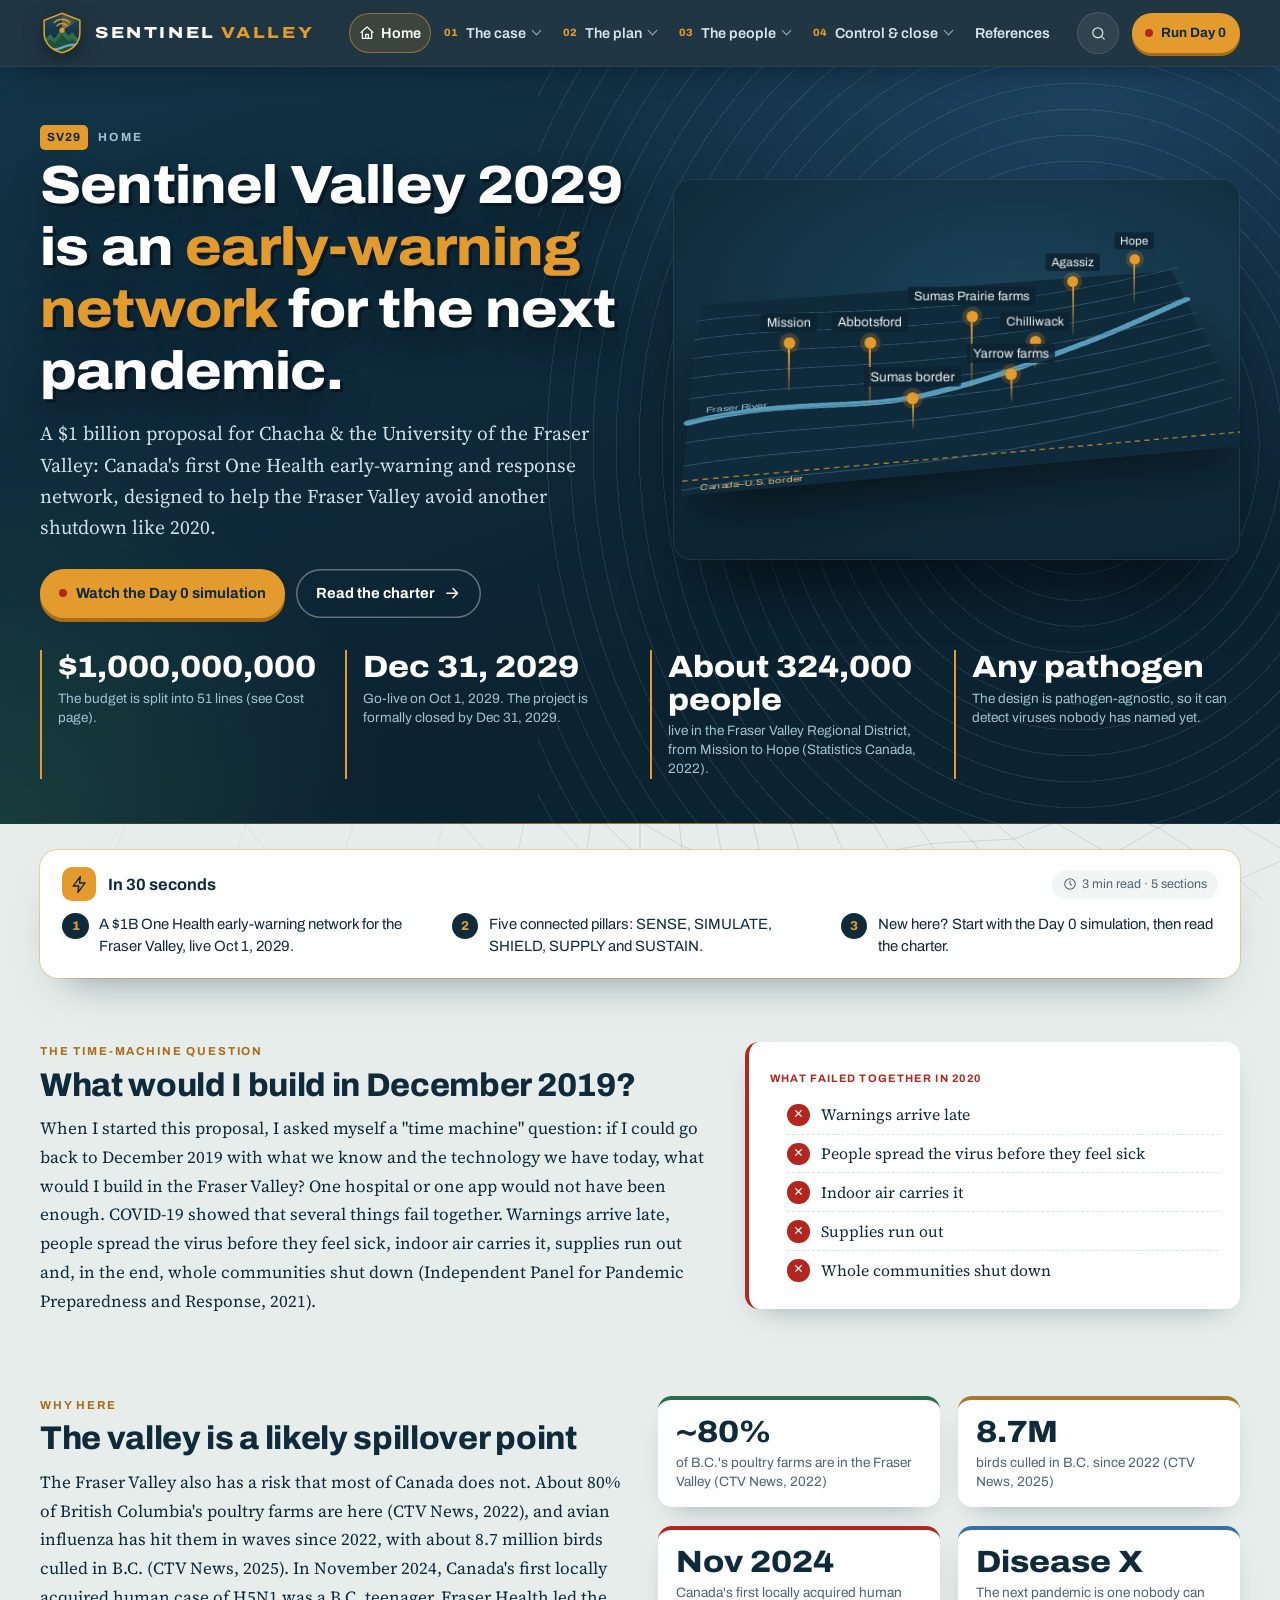
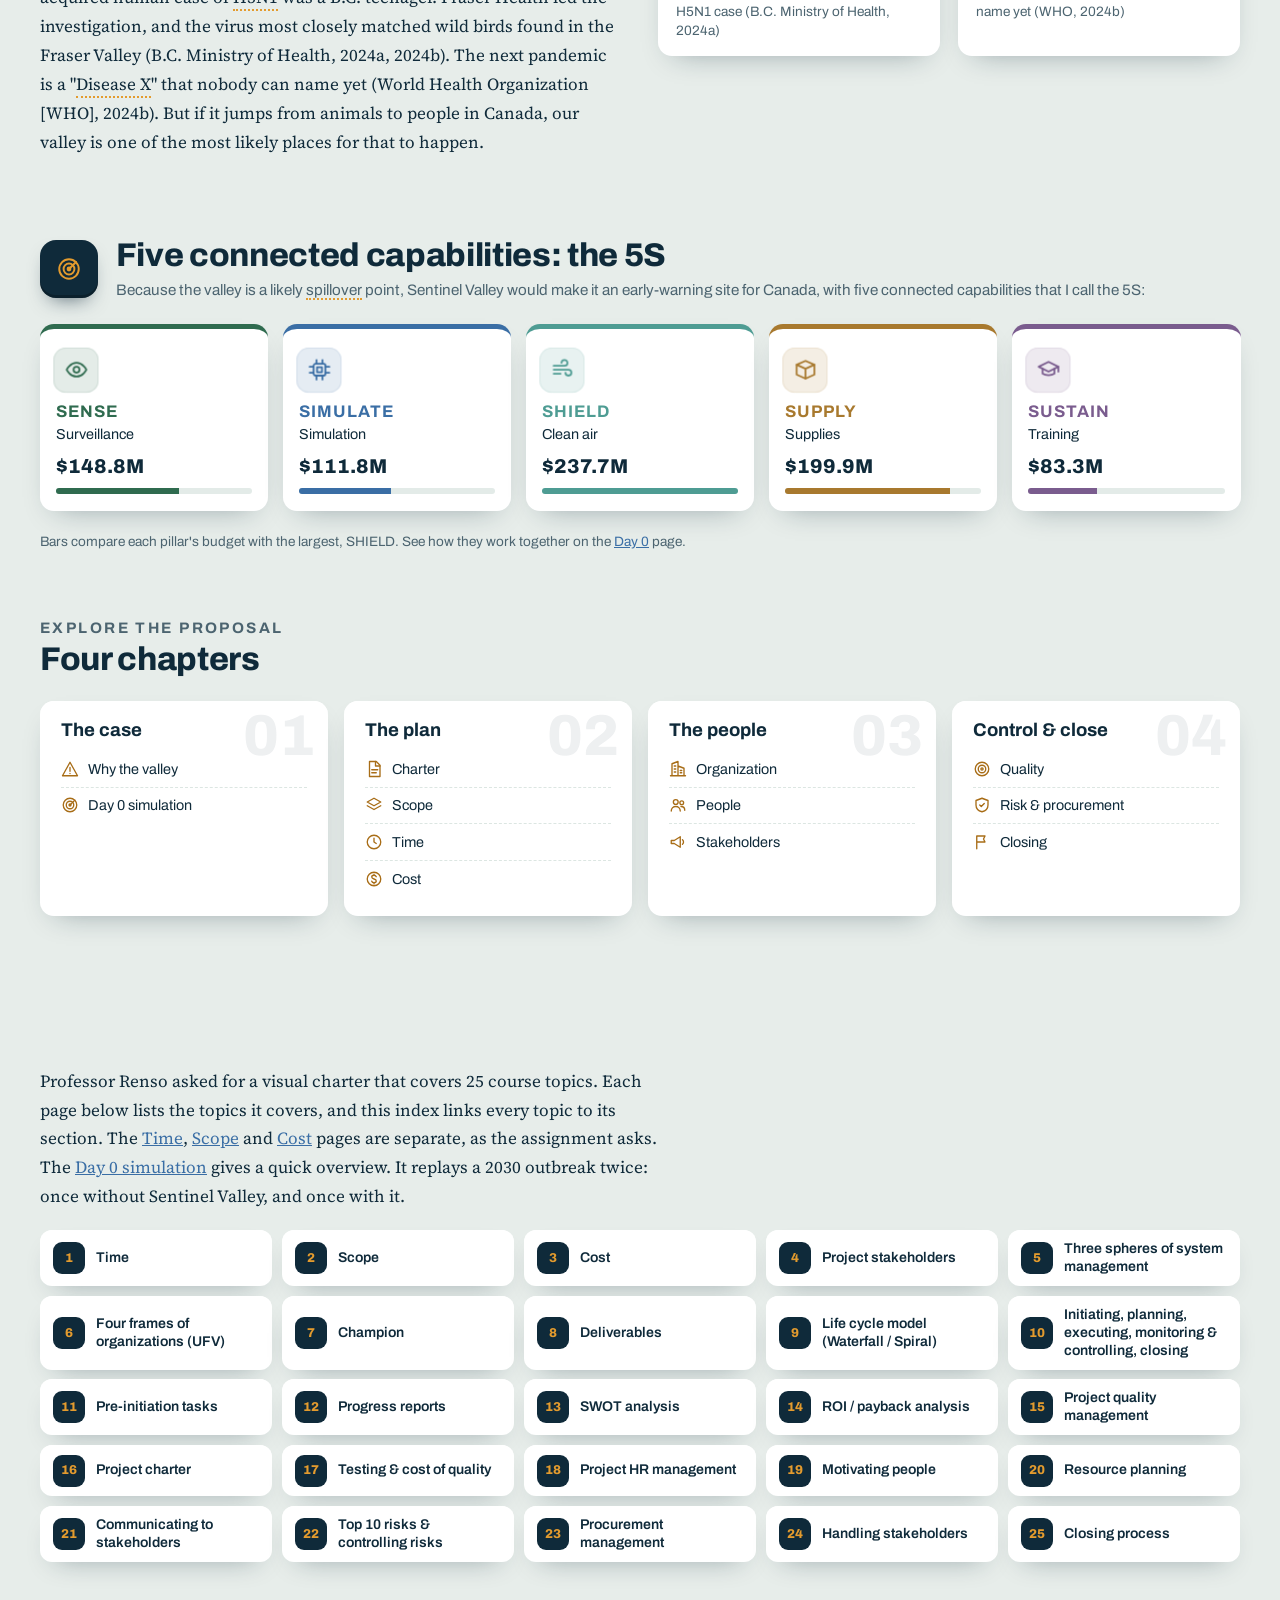
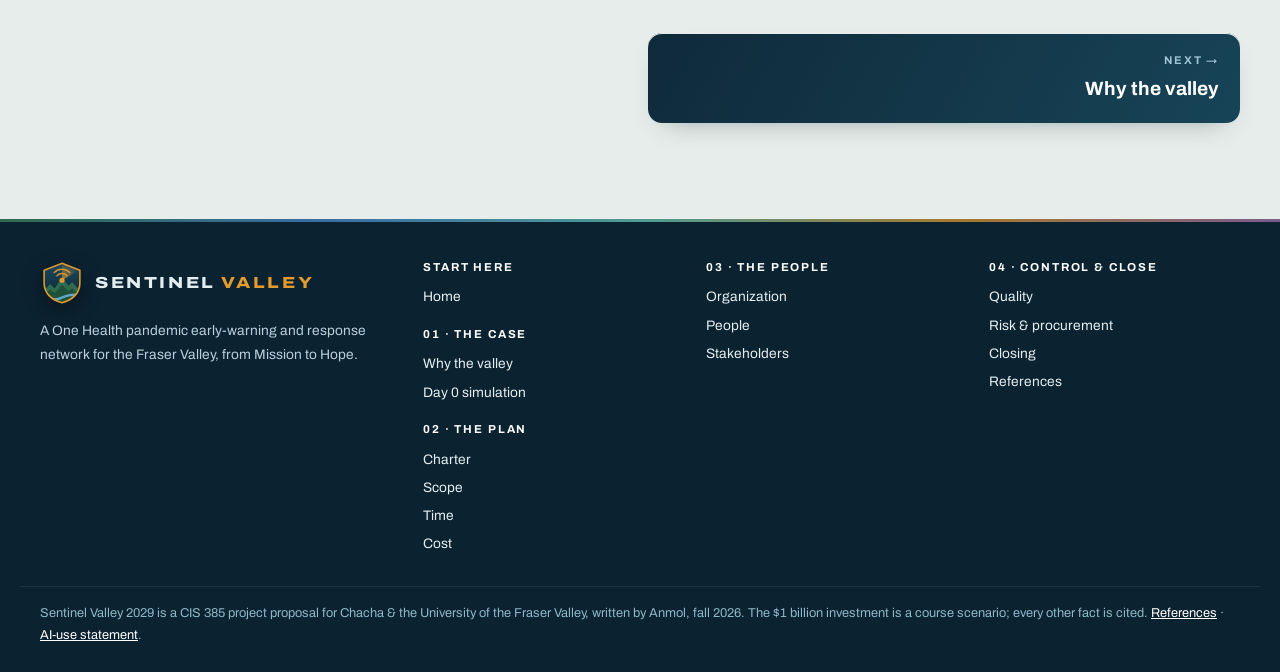
==== commit 23639749: "Restore AI-use statement; APA first use of BCCDC Co-Authored-By: Claude Opus 5.5 <noreply@anthropic." ====
--- a/index.html
+++ b/index.html
@@ -4,7 +4,7 @@
 <link rel="icon" href="favicon.svg" type="image/svg+xml"/>
 <link href="https://fonts.googleapis.com" rel="preconnect"/><link crossorigin="" href="https://fonts.gstatic.com" rel="preconnect"/>
 <link href="https://fonts.googleapis.com/css2?family=Archivo:wdth,wght@100..125,400..800&amp;family=Source+Serif+4:ital,opsz,wght@0,8..60,400;0,8..60,600;1,8..60,400&amp;display=swap" rel="stylesheet"/>
-<link href="style.css?v=mwtp3n7u" rel="stylesheet"/></head><body><a class="skip" href="#main">Skip to content</a>
+<link href="style.css?v=mwtq60zo" rel="stylesheet"/></head><body><a class="skip" href="#main">Skip to content</a>
 <svg class="sprite" aria-hidden="true"><symbol id="i-home" viewBox="0 0 24 24"><path d="M3 11l9-8 9 8M5 10v10h14V10"/><path d="M10 20v-6h4v6"/></symbol><symbol id="i-radar" viewBox="0 0 24 24"><circle cx="12" cy="12" r="9"/><circle cx="12" cy="12" r="5"/><path d="M12 12L18.5 5.5"/><circle cx="12" cy="12" r="1.3" fill="currentColor"/></symbol><symbol id="i-virus" viewBox="0 0 24 24"><circle cx="12" cy="12" r="5"/><path d="M12 2v3M12 19v3M2 12h3M19 12h3M4.9 4.9L7 7M17 17l2.1 2.1M4.9 19.1L7 17M17 7l2.1-2.1"/></symbol><symbol id="i-bird" viewBox="0 0 24 24"><path d="M4 13c4 0 6-3 7-6 1 3 3 5 6 5l3-2-1 4c-1.5 4-5 6-9 5.5L4 13z"/><circle cx="16.5" cy="11" r=".6" fill="currentColor"/></symbol><symbol id="i-air" viewBox="0 0 24 24"><path d="M3 8h11a3 3 0 1 0-3-3M3 12h15a3 3 0 1 1-3 3M3 16h7"/></symbol><symbol id="i-box" viewBox="0 0 24 24"><path d="M3 7l9-4 9 4v10l-9 4-9-4z"/><path d="M3 7l9 4 9-4M12 11v10"/></symbol><symbol id="i-cap" viewBox="0 0 24 24"><path d="M2 9l10-5 10 5-10 5z"/><path d="M6 11v5c3 2 9 2 12 0v-5M22 9v5"/></symbol><symbol id="i-people" viewBox="0 0 24 24"><circle cx="9" cy="8" r="3.2"/><path d="M3 20c0-3.5 2.7-6 6-6s6 2.5 6 6"/><circle cx="17" cy="9" r="2.5"/><path d="M16 14c3 0 5 2 5 5"/></symbol><symbol id="i-shield" viewBox="0 0 24 24"><path d="M12 3l8 3v6c0 5-3.5 8-8 9-4.5-1-8-4-8-9V6z"/><path d="M9 12l2 2 4-4"/></symbol><symbol id="i-chart" viewBox="0 0 24 24"><path d="M4 20V4M4 20h16"/><path d="M8 16v-4M12 16V8M16 16v-6"/></symbol><symbol id="i-clock" viewBox="0 0 24 24"><circle cx="12" cy="12" r="9"/><path d="M12 7v5l3 2"/></symbol><symbol id="i-dollar" viewBox="0 0 24 24"><circle cx="12" cy="12" r="9"/><path d="M15 9c-.5-1.2-1.7-2-3-2-1.7 0-3 1-3 2.4C9 13 15 11 15 14.6 15 16 13.7 17 12 17c-1.4 0-2.6-.8-3-2M12 5.5V7M12 17v1.5"/></symbol><symbol id="i-check" viewBox="0 0 24 24"><path d="M5 12l5 5 9-10"/></symbol><symbol id="i-flag" viewBox="0 0 24 24"><path d="M5 21V4M5 4h11l-2 4 2 4H5"/></symbol><symbol id="i-alert" viewBox="0 0 24 24"><path d="M12 3l10 18H2z"/><path d="M12 10v5M12 18v.01"/></symbol><symbol id="i-water" viewBox="0 0 24 24"><path d="M2 16c2-2 4-2 6 0s4 2 6 0 4-2 6 0M2 20c2-2 4-2 6 0s4 2 6 0 4-2 6 0"/><path d="M12 3c2 3 3.5 4.6 3.5 6.5a3.5 3.5 0 0 1-7 0C8.5 7.6 10 6 12 3z"/></symbol><symbol id="i-lab" viewBox="0 0 24 24"><path d="M9 3h6M10 3v6L4 19a1.5 1.5 0 0 0 1.3 2h13.4A1.5 1.5 0 0 0 20 19l-6-10V3"/><path d="M7 15h10"/></symbol><symbol id="i-cpu" viewBox="0 0 24 24"><rect x="6" y="6" width="12" height="12" rx="2"/><rect x="9.5" y="9.5" width="5" height="5"/><path d="M9 2v4M15 2v4M9 18v4M15 18v4M2 9h4M2 15h4M18 9h4M18 15h4"/></symbol><symbol id="i-doc" viewBox="0 0 24 24"><path d="M6 2h9l5 5v15H6z"/><path d="M14 2v6h6M9 13h8M9 17h6"/></symbol><symbol id="i-hand" viewBox="0 0 24 24"><path d="M8 13l3-3 2 1 4-3 4 4-6 6-3-1-2 1-5-4z"/><path d="M2 11l4-4 4 2M2 11l3 3"/></symbol><symbol id="i-mega" viewBox="0 0 24 24"><path d="M3 10v4h4l8 5V5L7 10z"/><path d="M18 9a4 4 0 0 1 0 6"/></symbol><symbol id="i-target" viewBox="0 0 24 24"><circle cx="12" cy="12" r="9"/><circle cx="12" cy="12" r="5"/><circle cx="12" cy="12" r="1.5"/></symbol><symbol id="i-layers" viewBox="0 0 24 24"><path d="M12 3l9 5-9 5-9-5z"/><path d="M3 13l9 5 9-5"/></symbol><symbol id="i-cycle" viewBox="0 0 24 24"><path d="M20 11a8 8 0 0 0-14.5-4.5M4 13a8 8 0 0 0 14.5 4.5"/><path d="M5 3v4h4M19 21v-4h-4"/></symbol><symbol id="i-building" viewBox="0 0 24 24"><path d="M4 21V5l8-3v19M12 8l8 3v10M2 21h20"/><path d="M7 8h2M7 12h2M7 16h2M15 14h2M15 17h2"/></symbol><symbol id="i-key" viewBox="0 0 24 24"><circle cx="8" cy="12" r="4"/><path d="M12 12h9M18 12v3M21 12v2"/></symbol><symbol id="i-star" viewBox="0 0 24 24"><path d="M12 3l2.7 5.6 6.1.9-4.4 4.3 1 6.1L12 17l-5.4 2.9 1-6.1L3.2 9.5l6.1-.9z"/></symbol><symbol id="i-arrow" viewBox="0 0 24 24"><path d="M5 12h14M13 6l6 6-6 6"/></symbol><symbol id="i-calendar" viewBox="0 0 24 24"><rect x="3" y="5" width="18" height="16" rx="2"/><path d="M3 10h18M8 3v4M16 3v4"/></symbol><symbol id="i-truck" viewBox="0 0 24 24"><path d="M2 6h12v10H2zM14 10h4l3 3v3h-7"/><circle cx="6" cy="18" r="2"/><circle cx="17" cy="18" r="2"/></symbol><symbol id="i-lock" viewBox="0 0 24 24"><rect x="4" y="11" width="16" height="10" rx="2"/><path d="M8 11V7a4 4 0 0 1 8 0v4"/></symbol><symbol id="i-book" viewBox="0 0 24 24"><path d="M4 4h6a3 3 0 0 1 3 3v13a2 2 0 0 0-2-2H4zM20 4h-6a3 3 0 0 0-3 3"/><path d="M20 4v14h-7"/></symbol><symbol id="i-spark" viewBox="0 0 24 24"><path d="M12 3v4M12 17v4M3 12h4M17 12h4M6 6l2.5 2.5M15.5 15.5L18 18M6 18l2.5-2.5M15.5 8.5L18 6"/></symbol><symbol id="i-tool" viewBox="0 0 24 24"><path d="M14.5 6.5a4 4 0 0 0-5.3 5.3L3 18l3 3 6.2-6.2a4 4 0 0 0 5.3-5.3l-2.5 2.5-2.5-.5-.5-2.5z"/></symbol><symbol id="i-eye" viewBox="0 0 24 24"><path d="M2 12s3.5-7 10-7 10 7 10 7-3.5 7-10 7S2 12 2 12z"/><circle cx="12" cy="12" r="3"/></symbol><symbol id="i-globe" viewBox="0 0 24 24"><circle cx="12" cy="12" r="9"/><path d="M3 12h18M12 3c3 3.5 3 14.5 0 18M12 3c-3 3.5-3 14.5 0 18"/></symbol><symbol id="i-heart" viewBox="0 0 24 24"><path d="M12 20s-8-4.5-8-10.5A4.5 4.5 0 0 1 12 7a4.5 4.5 0 0 1 8 2.5C20 15.5 12 20 12 20z"/></symbol><symbol id="i-scale" viewBox="0 0 24 24"><path d="M12 3v18M5 21h14M4 8h16M7 8l-3 6a3 3 0 0 0 6 0zM17 8l-3 6a3 3 0 0 0 6 0z"/></symbol><symbol id="i-bolt" viewBox="0 0 24 24"><path d="M13 2L4 14h7l-1 8 9-12h-7z"/></symbol><symbol id="i-search" viewBox="0 0 24 24"><circle cx="11" cy="11" r="7"/><path d="M20 20l-4-4"/></symbol><symbol id="i-list" viewBox="0 0 24 24"><path d="M9 6h12M9 12h12M9 18h12"/><circle cx="4.5" cy="6" r="1" fill="currentColor"/><circle cx="4.5" cy="12" r="1" fill="currentColor"/><circle cx="4.5" cy="18" r="1" fill="currentColor"/></symbol><symbol id="i-text" viewBox="0 0 24 24"><path d="M3 19l5-14 5 14M5 14h6M15 19l3.5-9 3.5 9M16.2 16h4.6"/></symbol><symbol id="i-up" viewBox="0 0 24 24"><path d="M12 19V5M5 12l7-7 7 7"/></symbol><symbol id="i-info" viewBox="0 0 24 24"><circle cx="12" cy="12" r="9"/><path d="M12 11v6M12 7.5v.01"/></symbol><symbol id="i-enter" viewBox="0 0 24 24"><path d="M20 5v7a3 3 0 0 1-3 3H5M9 11l-4 4 4 4"/></symbol></svg>
 <header class="site"><div class="bar"><a class="brand" href="index.html" aria-label="Sentinel Valley 2029, home"><svg class="mark" viewBox="0 0 48 48" aria-hidden="true"><defs><clipPath id="lgc"><path d="M24 2.5L43.5 10v14c0 11.5-8.6 18.8-19.5 21.5C13.1 42.8 4.5 35.5 4.5 24V10z"/></clipPath><linearGradient id="lgg" x1="0" y1="0" x2="0" y2="1"><stop offset="0" stop-color="#1C4A60"/><stop offset="1" stop-color="#0B2230"/></linearGradient><radialGradient id="lgs" cx="24" cy="21" r="20" gradientUnits="userSpaceOnUse"><stop offset="0" stop-color="#E39B2E" stop-opacity=".75"/><stop offset="1" stop-color="#E39B2E" stop-opacity="0"/></radialGradient></defs>
 <path d="M24 2.5L43.5 10v14c0 11.5-8.6 18.8-19.5 21.5C13.1 42.8 4.5 35.5 4.5 24V10z" fill="url(#lgg)"/>
@@ -118,5 +118,5 @@
 <path d="M24 2.5L43.5 10v14c0 11.5-8.6 18.8-19.5 21.5C13.1 42.8 4.5 35.5 4.5 24V10z" fill="none" stroke="#E39B2E" stroke-width="1.7"/></svg><span class="word"><b>SENTINEL<i>VALLEY</i></b><small>2029 · One Health early warning</small></span></a><p>A One Health pandemic early-warning and response network for the Fraser Valley, from Mission to Hope.</p></div>
 <div><h4>Start here</h4><ul><li><a href="index.html">Home</a></li></ul><h4 style="margin-top:1.2rem">01 · The case</h4><ul><li><a href="why.html">Why the valley</a></li><li><a href="simulation.html">Day 0 simulation</a></li></ul><h4 style="margin-top:1.2rem">02 · The plan</h4><ul><li><a href="charter.html">Charter</a></li><li><a href="scope.html">Scope</a></li><li><a href="time.html">Time</a></li><li><a href="cost.html">Cost</a></li></ul></div>
 <div><h4>03 · The people</h4><ul><li><a href="organization.html">Organization</a></li><li><a href="people.html">People</a></li><li><a href="stakeholders.html">Stakeholders</a></li></ul></div><div><h4>04 · Control &amp; close</h4><ul><li><a href="quality.html">Quality</a></li><li><a href="risk.html">Risk &amp; procurement</a></li><li><a href="closing.html">Closing</a></li><li><a href="references.html">References</a></li></ul></div></div>
-<div class="fine">Sentinel Valley 2029 is a CIS 385 project proposal for Chacha &amp; the University of the Fraser Valley, written by Anmol, fall 2026. The $1 billion investment is a course scenario; every other fact is cited. <a href="references.html">References</a>.</div></footer>
-<script src="budget.js?v=mwtp3n7u"></script><script src="app.js?v=mwtp3n7u"></script></body></html>
+<div class="fine">Sentinel Valley 2029 is a CIS 385 project proposal for Chacha &amp; the University of the Fraser Valley, written by Anmol, fall 2026. The $1 billion investment is a course scenario; every other fact is cited. <a href="references.html">References</a> · <a href="references.html#ai-use">AI-use statement</a>.</div></footer>
+<script src="budget.js?v=mwtq60zo"></script><script src="app.js?v=mwtq60zo"></script></body></html>
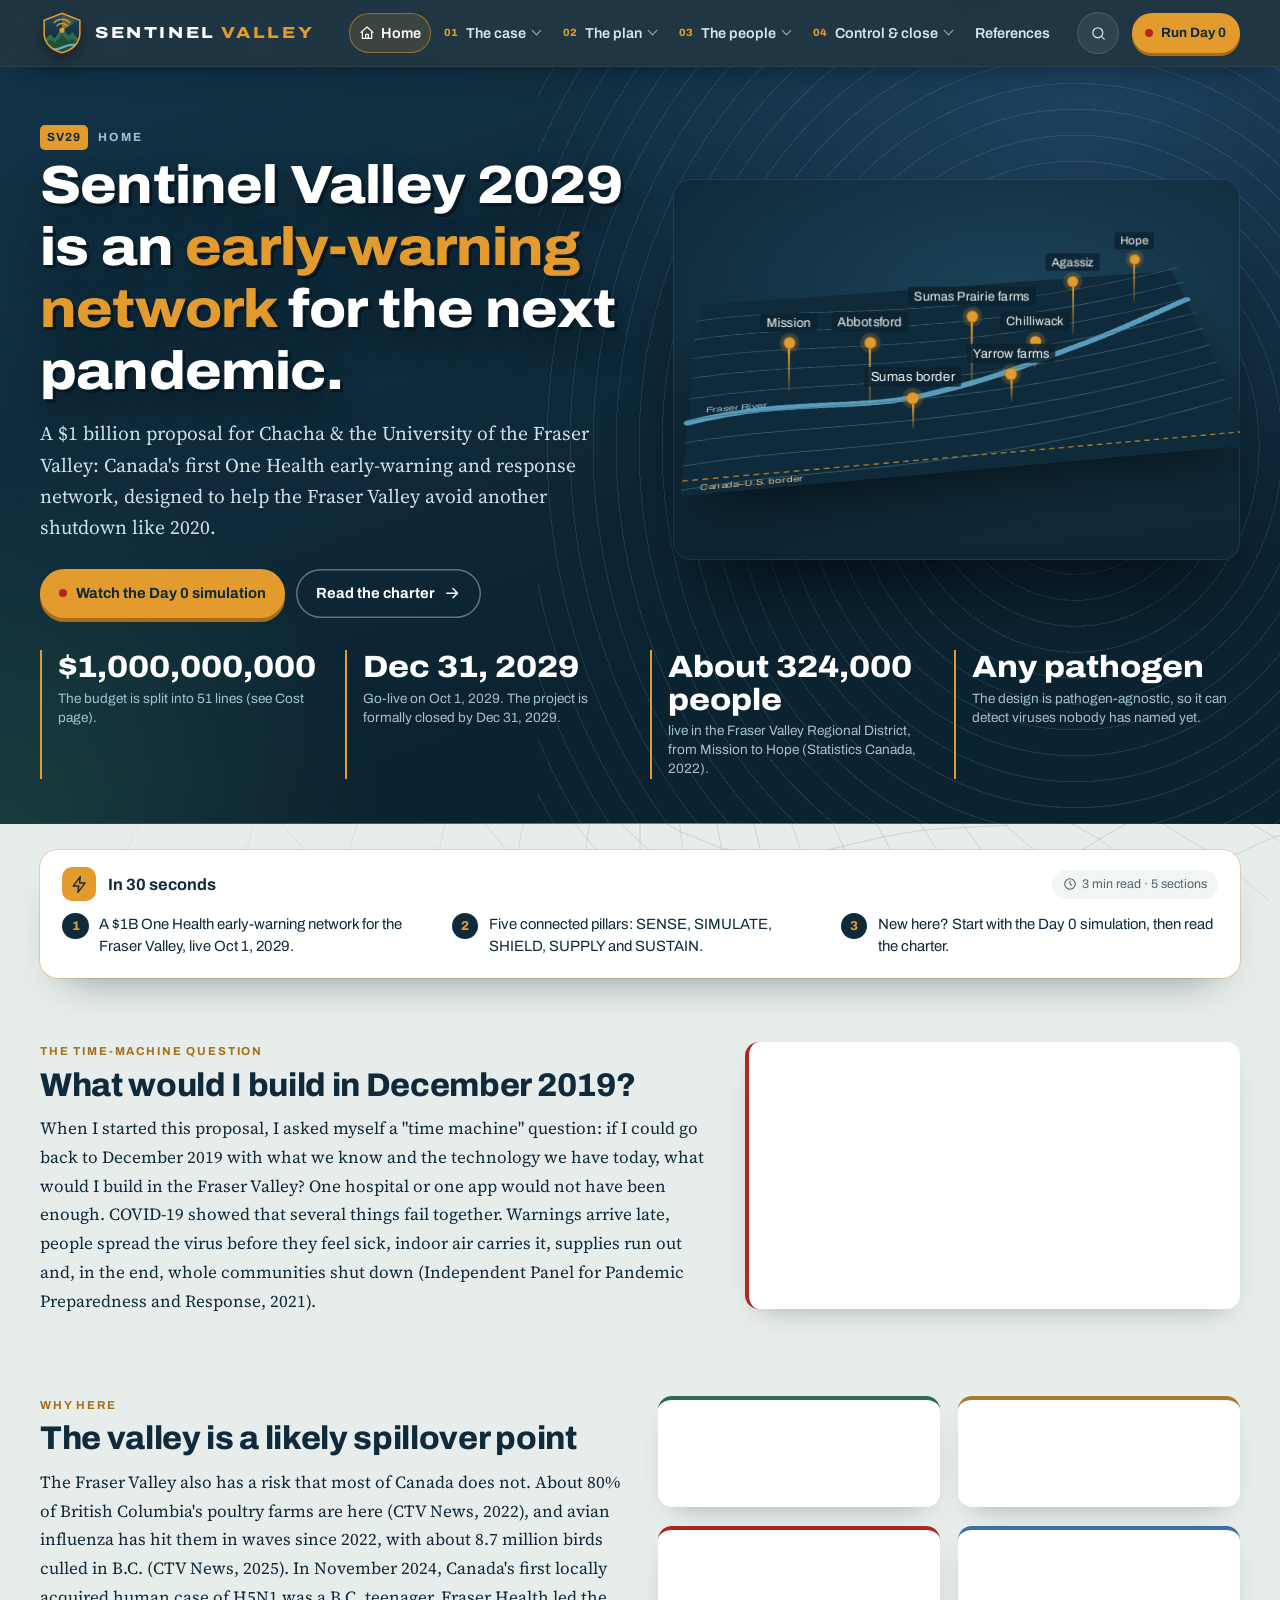
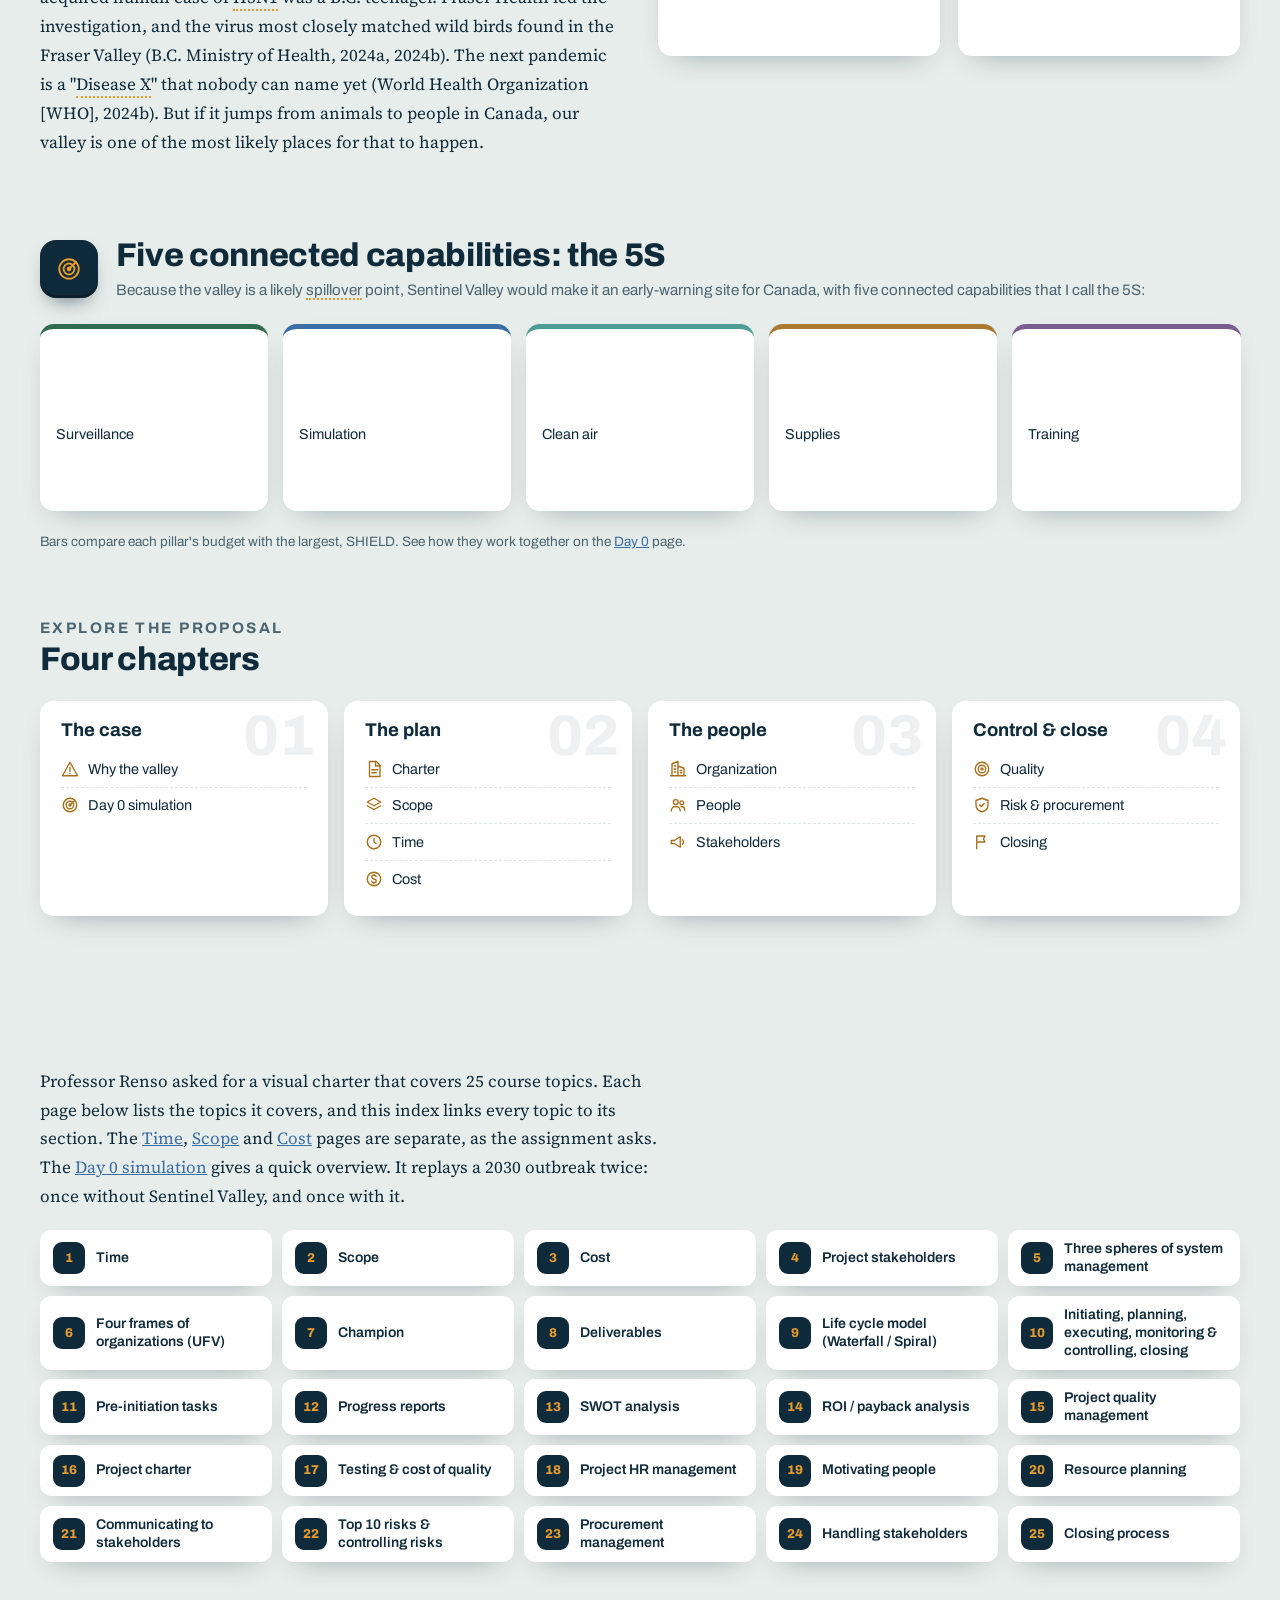
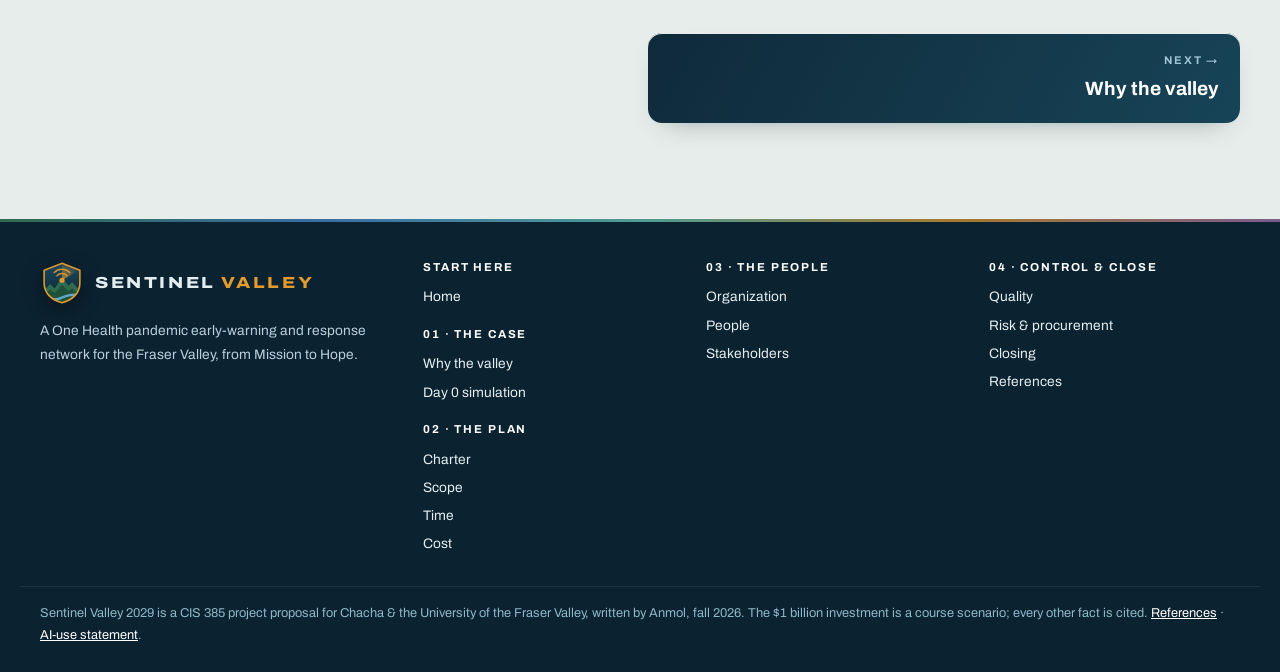
==== commit c20b22cc: "Budget map popups show the same basis and citations as the table Co-Authored-By: Claude Opus 5.5 <no" ====
--- a/index.html
+++ b/index.html
@@ -4,7 +4,7 @@
 <link rel="icon" href="favicon.svg" type="image/svg+xml"/>
 <link href="https://fonts.googleapis.com" rel="preconnect"/><link crossorigin="" href="https://fonts.gstatic.com" rel="preconnect"/>
 <link href="https://fonts.googleapis.com/css2?family=Archivo:wdth,wght@100..125,400..800&amp;family=Source+Serif+4:ital,opsz,wght@0,8..60,400;0,8..60,600;1,8..60,400&amp;display=swap" rel="stylesheet"/>
-<link href="style.css?v=mwtq60zo" rel="stylesheet"/></head><body><a class="skip" href="#main">Skip to content</a>
+<link href="style.css?v=mwu57pds" rel="stylesheet"/></head><body><a class="skip" href="#main">Skip to content</a>
 <svg class="sprite" aria-hidden="true"><symbol id="i-home" viewBox="0 0 24 24"><path d="M3 11l9-8 9 8M5 10v10h14V10"/><path d="M10 20v-6h4v6"/></symbol><symbol id="i-radar" viewBox="0 0 24 24"><circle cx="12" cy="12" r="9"/><circle cx="12" cy="12" r="5"/><path d="M12 12L18.5 5.5"/><circle cx="12" cy="12" r="1.3" fill="currentColor"/></symbol><symbol id="i-virus" viewBox="0 0 24 24"><circle cx="12" cy="12" r="5"/><path d="M12 2v3M12 19v3M2 12h3M19 12h3M4.9 4.9L7 7M17 17l2.1 2.1M4.9 19.1L7 17M17 7l2.1-2.1"/></symbol><symbol id="i-bird" viewBox="0 0 24 24"><path d="M4 13c4 0 6-3 7-6 1 3 3 5 6 5l3-2-1 4c-1.5 4-5 6-9 5.5L4 13z"/><circle cx="16.5" cy="11" r=".6" fill="currentColor"/></symbol><symbol id="i-air" viewBox="0 0 24 24"><path d="M3 8h11a3 3 0 1 0-3-3M3 12h15a3 3 0 1 1-3 3M3 16h7"/></symbol><symbol id="i-box" viewBox="0 0 24 24"><path d="M3 7l9-4 9 4v10l-9 4-9-4z"/><path d="M3 7l9 4 9-4M12 11v10"/></symbol><symbol id="i-cap" viewBox="0 0 24 24"><path d="M2 9l10-5 10 5-10 5z"/><path d="M6 11v5c3 2 9 2 12 0v-5M22 9v5"/></symbol><symbol id="i-people" viewBox="0 0 24 24"><circle cx="9" cy="8" r="3.2"/><path d="M3 20c0-3.5 2.7-6 6-6s6 2.5 6 6"/><circle cx="17" cy="9" r="2.5"/><path d="M16 14c3 0 5 2 5 5"/></symbol><symbol id="i-shield" viewBox="0 0 24 24"><path d="M12 3l8 3v6c0 5-3.5 8-8 9-4.5-1-8-4-8-9V6z"/><path d="M9 12l2 2 4-4"/></symbol><symbol id="i-chart" viewBox="0 0 24 24"><path d="M4 20V4M4 20h16"/><path d="M8 16v-4M12 16V8M16 16v-6"/></symbol><symbol id="i-clock" viewBox="0 0 24 24"><circle cx="12" cy="12" r="9"/><path d="M12 7v5l3 2"/></symbol><symbol id="i-dollar" viewBox="0 0 24 24"><circle cx="12" cy="12" r="9"/><path d="M15 9c-.5-1.2-1.7-2-3-2-1.7 0-3 1-3 2.4C9 13 15 11 15 14.6 15 16 13.7 17 12 17c-1.4 0-2.6-.8-3-2M12 5.5V7M12 17v1.5"/></symbol><symbol id="i-check" viewBox="0 0 24 24"><path d="M5 12l5 5 9-10"/></symbol><symbol id="i-flag" viewBox="0 0 24 24"><path d="M5 21V4M5 4h11l-2 4 2 4H5"/></symbol><symbol id="i-alert" viewBox="0 0 24 24"><path d="M12 3l10 18H2z"/><path d="M12 10v5M12 18v.01"/></symbol><symbol id="i-water" viewBox="0 0 24 24"><path d="M2 16c2-2 4-2 6 0s4 2 6 0 4-2 6 0M2 20c2-2 4-2 6 0s4 2 6 0 4-2 6 0"/><path d="M12 3c2 3 3.5 4.6 3.5 6.5a3.5 3.5 0 0 1-7 0C8.5 7.6 10 6 12 3z"/></symbol><symbol id="i-lab" viewBox="0 0 24 24"><path d="M9 3h6M10 3v6L4 19a1.5 1.5 0 0 0 1.3 2h13.4A1.5 1.5 0 0 0 20 19l-6-10V3"/><path d="M7 15h10"/></symbol><symbol id="i-cpu" viewBox="0 0 24 24"><rect x="6" y="6" width="12" height="12" rx="2"/><rect x="9.5" y="9.5" width="5" height="5"/><path d="M9 2v4M15 2v4M9 18v4M15 18v4M2 9h4M2 15h4M18 9h4M18 15h4"/></symbol><symbol id="i-doc" viewBox="0 0 24 24"><path d="M6 2h9l5 5v15H6z"/><path d="M14 2v6h6M9 13h8M9 17h6"/></symbol><symbol id="i-hand" viewBox="0 0 24 24"><path d="M8 13l3-3 2 1 4-3 4 4-6 6-3-1-2 1-5-4z"/><path d="M2 11l4-4 4 2M2 11l3 3"/></symbol><symbol id="i-mega" viewBox="0 0 24 24"><path d="M3 10v4h4l8 5V5L7 10z"/><path d="M18 9a4 4 0 0 1 0 6"/></symbol><symbol id="i-target" viewBox="0 0 24 24"><circle cx="12" cy="12" r="9"/><circle cx="12" cy="12" r="5"/><circle cx="12" cy="12" r="1.5"/></symbol><symbol id="i-layers" viewBox="0 0 24 24"><path d="M12 3l9 5-9 5-9-5z"/><path d="M3 13l9 5 9-5"/></symbol><symbol id="i-cycle" viewBox="0 0 24 24"><path d="M20 11a8 8 0 0 0-14.5-4.5M4 13a8 8 0 0 0 14.5 4.5"/><path d="M5 3v4h4M19 21v-4h-4"/></symbol><symbol id="i-building" viewBox="0 0 24 24"><path d="M4 21V5l8-3v19M12 8l8 3v10M2 21h20"/><path d="M7 8h2M7 12h2M7 16h2M15 14h2M15 17h2"/></symbol><symbol id="i-key" viewBox="0 0 24 24"><circle cx="8" cy="12" r="4"/><path d="M12 12h9M18 12v3M21 12v2"/></symbol><symbol id="i-star" viewBox="0 0 24 24"><path d="M12 3l2.7 5.6 6.1.9-4.4 4.3 1 6.1L12 17l-5.4 2.9 1-6.1L3.2 9.5l6.1-.9z"/></symbol><symbol id="i-arrow" viewBox="0 0 24 24"><path d="M5 12h14M13 6l6 6-6 6"/></symbol><symbol id="i-calendar" viewBox="0 0 24 24"><rect x="3" y="5" width="18" height="16" rx="2"/><path d="M3 10h18M8 3v4M16 3v4"/></symbol><symbol id="i-truck" viewBox="0 0 24 24"><path d="M2 6h12v10H2zM14 10h4l3 3v3h-7"/><circle cx="6" cy="18" r="2"/><circle cx="17" cy="18" r="2"/></symbol><symbol id="i-lock" viewBox="0 0 24 24"><rect x="4" y="11" width="16" height="10" rx="2"/><path d="M8 11V7a4 4 0 0 1 8 0v4"/></symbol><symbol id="i-book" viewBox="0 0 24 24"><path d="M4 4h6a3 3 0 0 1 3 3v13a2 2 0 0 0-2-2H4zM20 4h-6a3 3 0 0 0-3 3"/><path d="M20 4v14h-7"/></symbol><symbol id="i-spark" viewBox="0 0 24 24"><path d="M12 3v4M12 17v4M3 12h4M17 12h4M6 6l2.5 2.5M15.5 15.5L18 18M6 18l2.5-2.5M15.5 8.5L18 6"/></symbol><symbol id="i-tool" viewBox="0 0 24 24"><path d="M14.5 6.5a4 4 0 0 0-5.3 5.3L3 18l3 3 6.2-6.2a4 4 0 0 0 5.3-5.3l-2.5 2.5-2.5-.5-.5-2.5z"/></symbol><symbol id="i-eye" viewBox="0 0 24 24"><path d="M2 12s3.5-7 10-7 10 7 10 7-3.5 7-10 7S2 12 2 12z"/><circle cx="12" cy="12" r="3"/></symbol><symbol id="i-globe" viewBox="0 0 24 24"><circle cx="12" cy="12" r="9"/><path d="M3 12h18M12 3c3 3.5 3 14.5 0 18M12 3c-3 3.5-3 14.5 0 18"/></symbol><symbol id="i-heart" viewBox="0 0 24 24"><path d="M12 20s-8-4.5-8-10.5A4.5 4.5 0 0 1 12 7a4.5 4.5 0 0 1 8 2.5C20 15.5 12 20 12 20z"/></symbol><symbol id="i-scale" viewBox="0 0 24 24"><path d="M12 3v18M5 21h14M4 8h16M7 8l-3 6a3 3 0 0 0 6 0zM17 8l-3 6a3 3 0 0 0 6 0z"/></symbol><symbol id="i-bolt" viewBox="0 0 24 24"><path d="M13 2L4 14h7l-1 8 9-12h-7z"/></symbol><symbol id="i-search" viewBox="0 0 24 24"><circle cx="11" cy="11" r="7"/><path d="M20 20l-4-4"/></symbol><symbol id="i-list" viewBox="0 0 24 24"><path d="M9 6h12M9 12h12M9 18h12"/><circle cx="4.5" cy="6" r="1" fill="currentColor"/><circle cx="4.5" cy="12" r="1" fill="currentColor"/><circle cx="4.5" cy="18" r="1" fill="currentColor"/></symbol><symbol id="i-text" viewBox="0 0 24 24"><path d="M3 19l5-14 5 14M5 14h6M15 19l3.5-9 3.5 9M16.2 16h4.6"/></symbol><symbol id="i-up" viewBox="0 0 24 24"><path d="M12 19V5M5 12l7-7 7 7"/></symbol><symbol id="i-info" viewBox="0 0 24 24"><circle cx="12" cy="12" r="9"/><path d="M12 11v6M12 7.5v.01"/></symbol><symbol id="i-enter" viewBox="0 0 24 24"><path d="M20 5v7a3 3 0 0 1-3 3H5M9 11l-4 4 4 4"/></symbol></svg>
 <header class="site"><div class="bar"><a class="brand" href="index.html" aria-label="Sentinel Valley 2029, home"><svg class="mark" viewBox="0 0 48 48" aria-hidden="true"><defs><clipPath id="lgc"><path d="M24 2.5L43.5 10v14c0 11.5-8.6 18.8-19.5 21.5C13.1 42.8 4.5 35.5 4.5 24V10z"/></clipPath><linearGradient id="lgg" x1="0" y1="0" x2="0" y2="1"><stop offset="0" stop-color="#1C4A60"/><stop offset="1" stop-color="#0B2230"/></linearGradient><radialGradient id="lgs" cx="24" cy="21" r="20" gradientUnits="userSpaceOnUse"><stop offset="0" stop-color="#E39B2E" stop-opacity=".75"/><stop offset="1" stop-color="#E39B2E" stop-opacity="0"/></radialGradient></defs>
 <path d="M24 2.5L43.5 10v14c0 11.5-8.6 18.8-19.5 21.5C13.1 42.8 4.5 35.5 4.5 24V10z" fill="url(#lgg)"/>
@@ -119,4 +119,4 @@
 <div><h4>Start here</h4><ul><li><a href="index.html">Home</a></li></ul><h4 style="margin-top:1.2rem">01 · The case</h4><ul><li><a href="why.html">Why the valley</a></li><li><a href="simulation.html">Day 0 simulation</a></li></ul><h4 style="margin-top:1.2rem">02 · The plan</h4><ul><li><a href="charter.html">Charter</a></li><li><a href="scope.html">Scope</a></li><li><a href="time.html">Time</a></li><li><a href="cost.html">Cost</a></li></ul></div>
 <div><h4>03 · The people</h4><ul><li><a href="organization.html">Organization</a></li><li><a href="people.html">People</a></li><li><a href="stakeholders.html">Stakeholders</a></li></ul></div><div><h4>04 · Control &amp; close</h4><ul><li><a href="quality.html">Quality</a></li><li><a href="risk.html">Risk &amp; procurement</a></li><li><a href="closing.html">Closing</a></li><li><a href="references.html">References</a></li></ul></div></div>
 <div class="fine">Sentinel Valley 2029 is a CIS 385 project proposal for Chacha &amp; the University of the Fraser Valley, written by Anmol, fall 2026. The $1 billion investment is a course scenario; every other fact is cited. <a href="references.html">References</a> · <a href="references.html#ai-use">AI-use statement</a>.</div></footer>
-<script src="budget.js?v=mwtq60zo"></script><script src="app.js?v=mwtq60zo"></script></body></html>
+<script src="budget.js?v=mwu57pds"></script><script src="app.js?v=mwu57pds"></script></body></html>
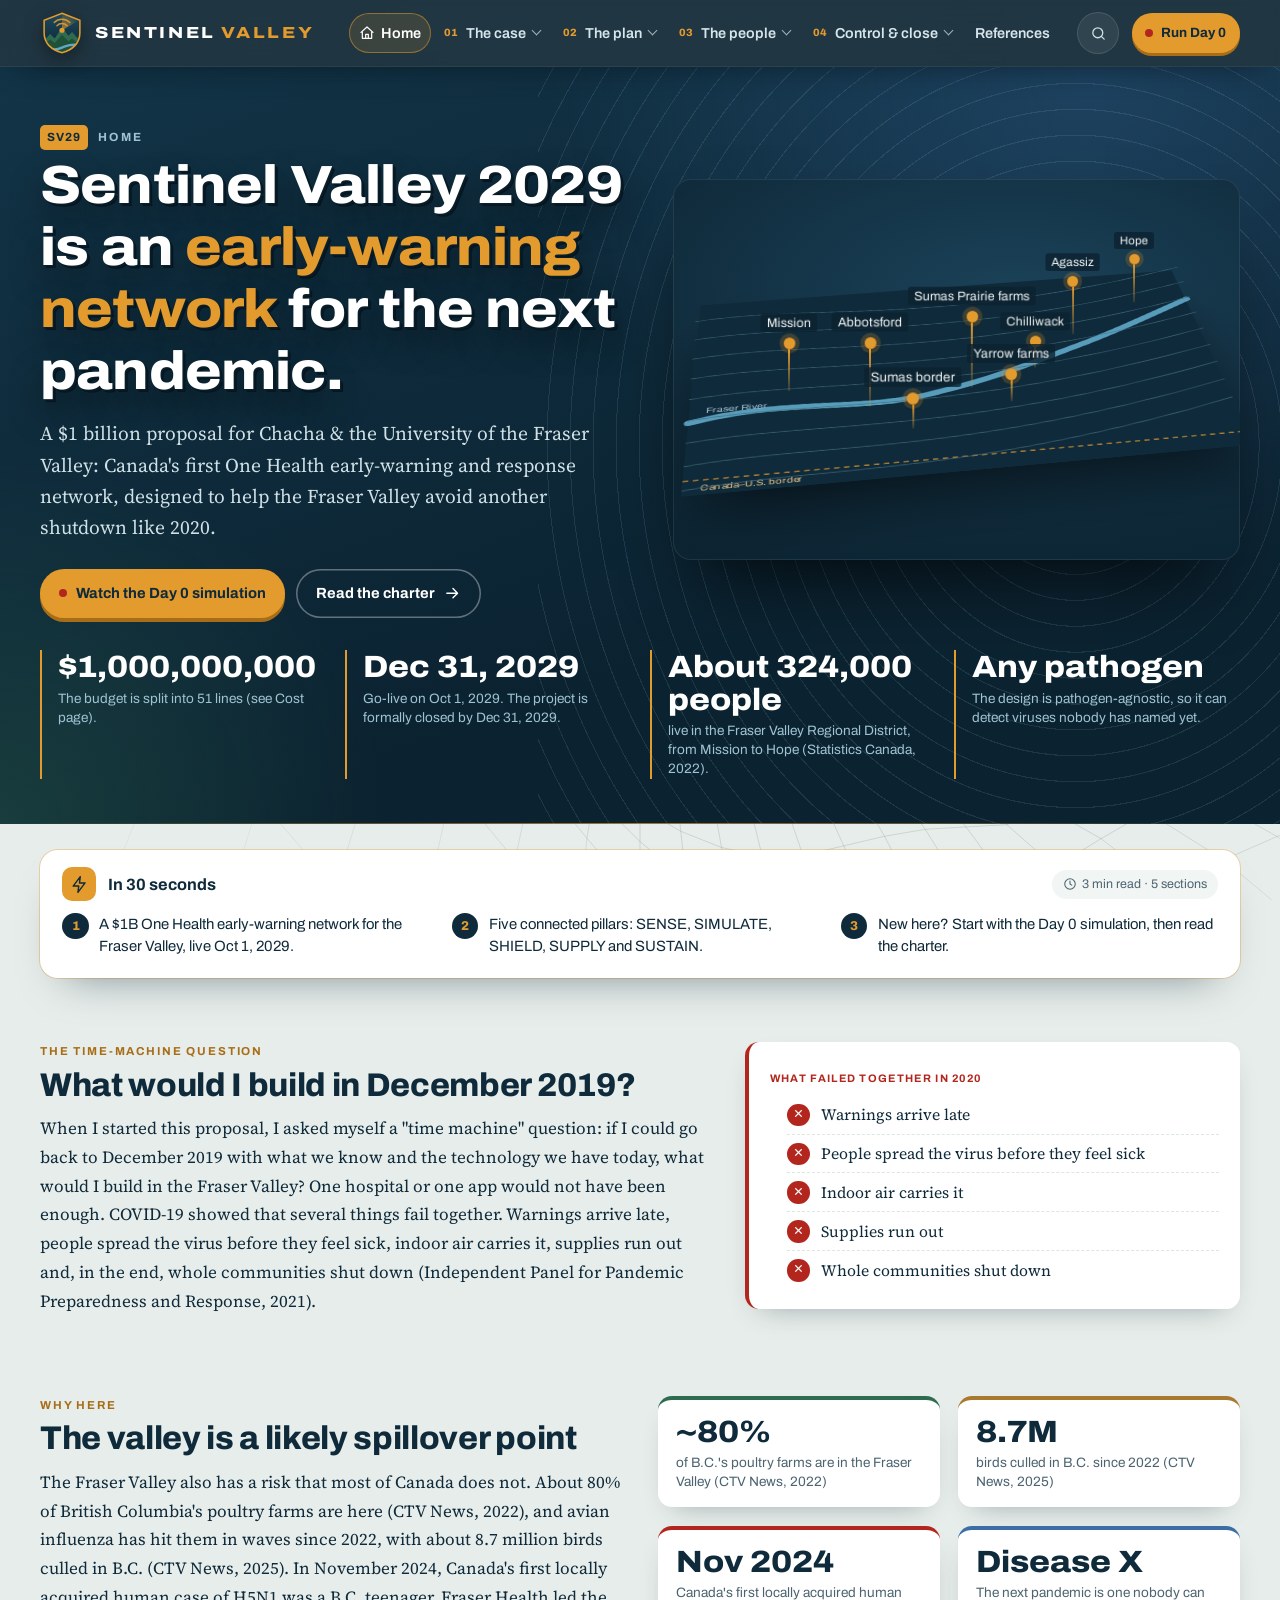
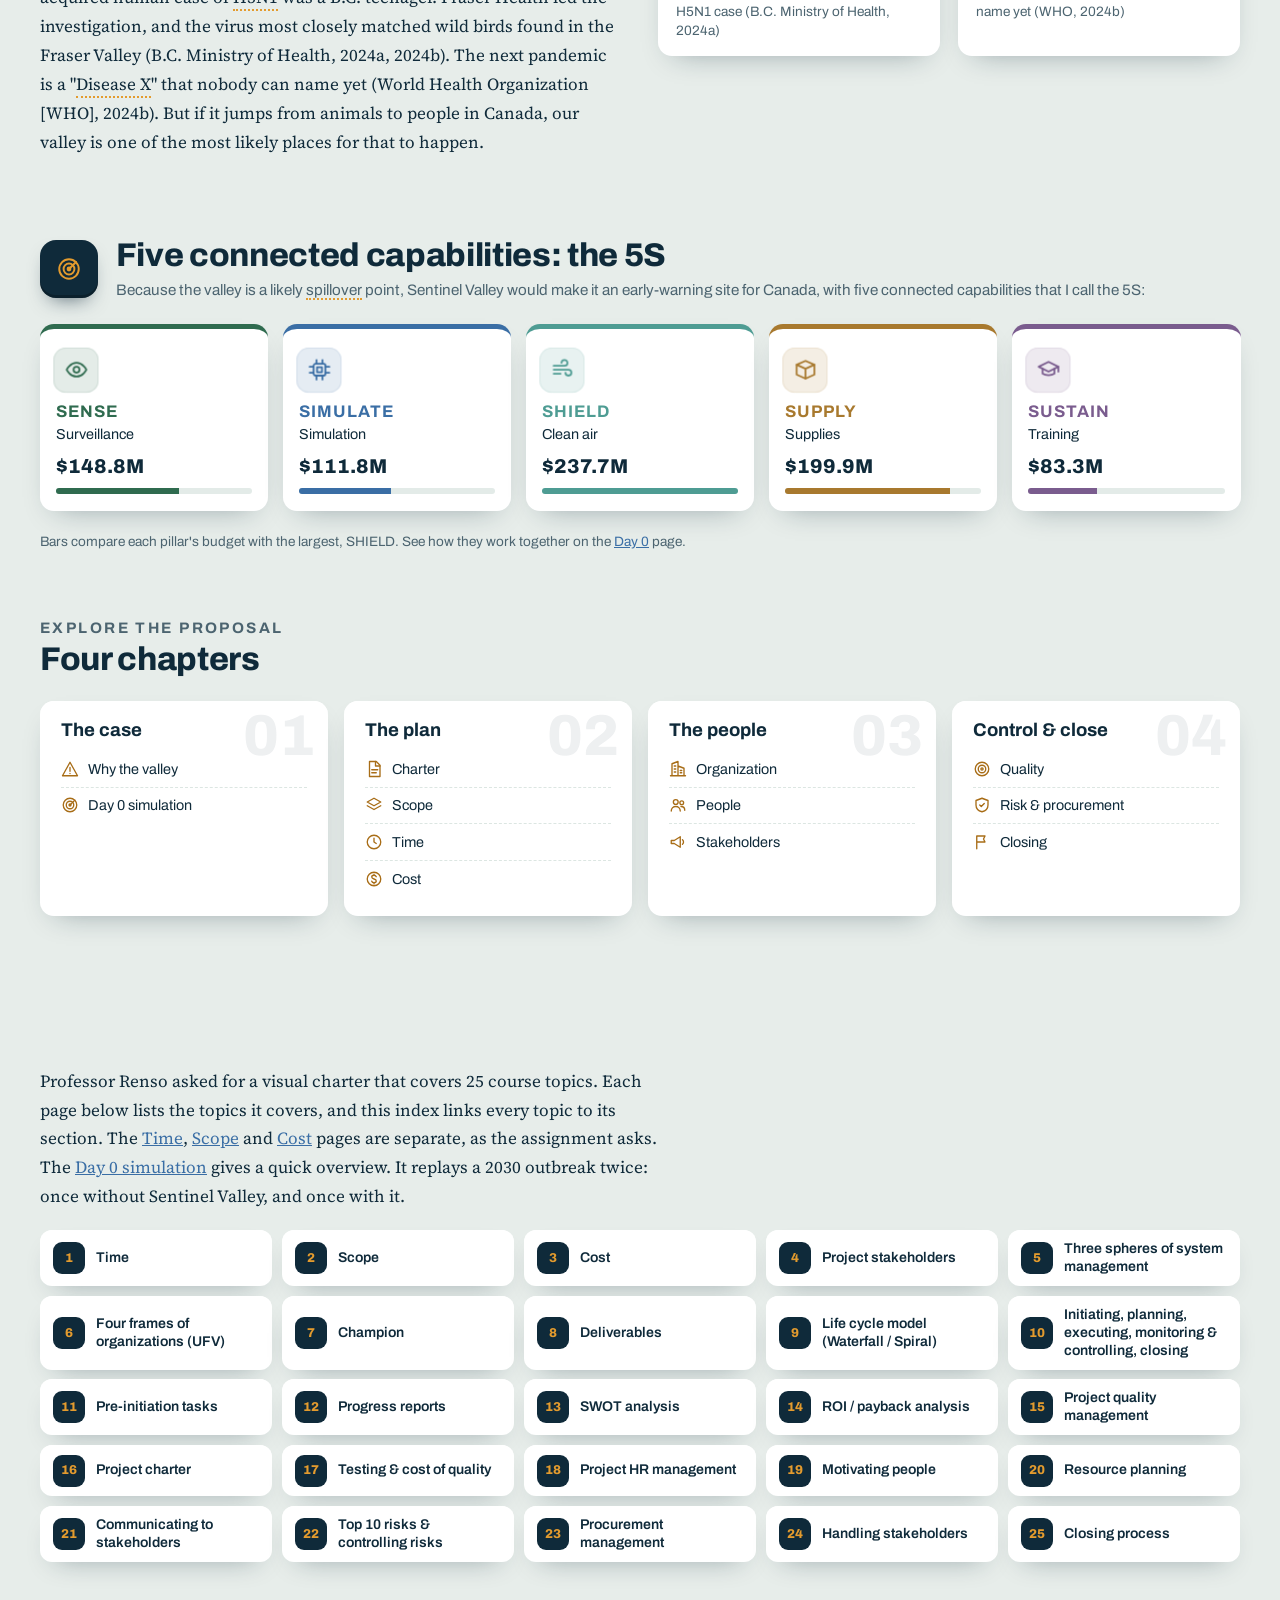
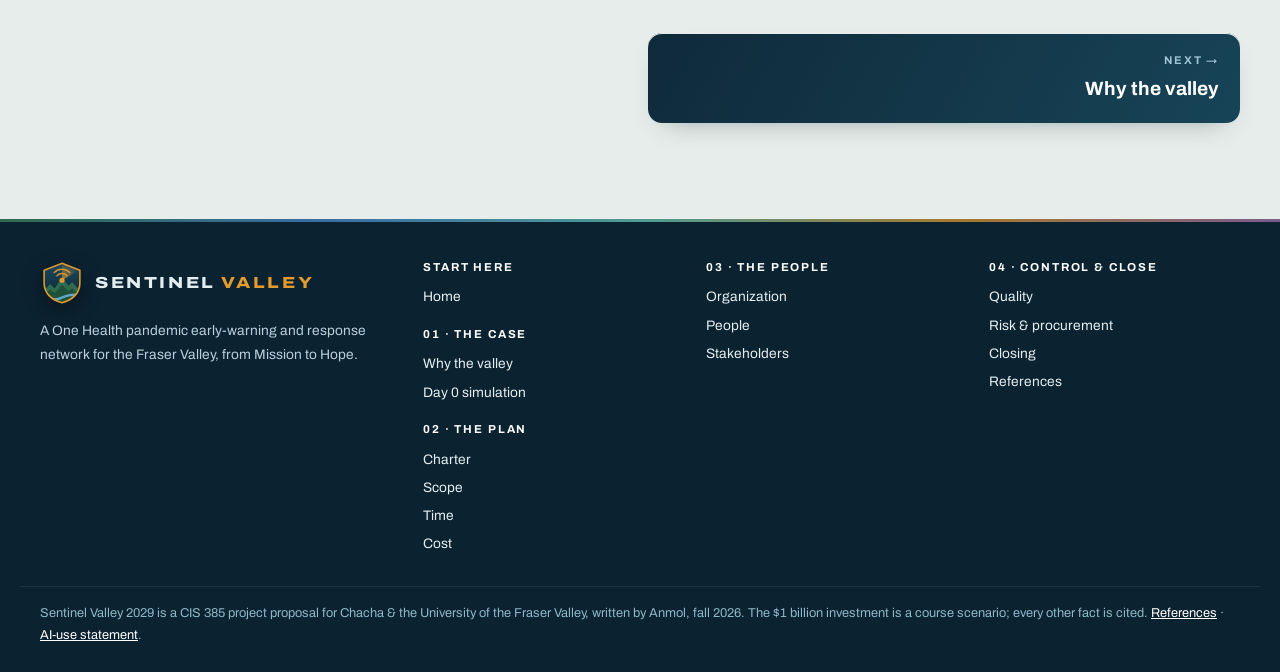
==== commit b3ae14c2: "Cite budget lines 5.2 and 5.3; add 2 APA references - 5.2 bursaries: B.C. Access Grant, up to $4,000" ====
--- a/index.html
+++ b/index.html
@@ -4,7 +4,7 @@
 <link rel="icon" href="favicon.svg" type="image/svg+xml"/>
 <link href="https://fonts.googleapis.com" rel="preconnect"/><link crossorigin="" href="https://fonts.gstatic.com" rel="preconnect"/>
 <link href="https://fonts.googleapis.com/css2?family=Archivo:wdth,wght@100..125,400..800&amp;family=Source+Serif+4:ital,opsz,wght@0,8..60,400;0,8..60,600;1,8..60,400&amp;display=swap" rel="stylesheet"/>
-<link href="style.css?v=mwu57pds" rel="stylesheet"/></head><body><a class="skip" href="#main">Skip to content</a>
+<link href="style.css?v=mwuczmgr" rel="stylesheet"/></head><body><a class="skip" href="#main">Skip to content</a>
 <svg class="sprite" aria-hidden="true"><symbol id="i-home" viewBox="0 0 24 24"><path d="M3 11l9-8 9 8M5 10v10h14V10"/><path d="M10 20v-6h4v6"/></symbol><symbol id="i-radar" viewBox="0 0 24 24"><circle cx="12" cy="12" r="9"/><circle cx="12" cy="12" r="5"/><path d="M12 12L18.5 5.5"/><circle cx="12" cy="12" r="1.3" fill="currentColor"/></symbol><symbol id="i-virus" viewBox="0 0 24 24"><circle cx="12" cy="12" r="5"/><path d="M12 2v3M12 19v3M2 12h3M19 12h3M4.9 4.9L7 7M17 17l2.1 2.1M4.9 19.1L7 17M17 7l2.1-2.1"/></symbol><symbol id="i-bird" viewBox="0 0 24 24"><path d="M4 13c4 0 6-3 7-6 1 3 3 5 6 5l3-2-1 4c-1.5 4-5 6-9 5.5L4 13z"/><circle cx="16.5" cy="11" r=".6" fill="currentColor"/></symbol><symbol id="i-air" viewBox="0 0 24 24"><path d="M3 8h11a3 3 0 1 0-3-3M3 12h15a3 3 0 1 1-3 3M3 16h7"/></symbol><symbol id="i-box" viewBox="0 0 24 24"><path d="M3 7l9-4 9 4v10l-9 4-9-4z"/><path d="M3 7l9 4 9-4M12 11v10"/></symbol><symbol id="i-cap" viewBox="0 0 24 24"><path d="M2 9l10-5 10 5-10 5z"/><path d="M6 11v5c3 2 9 2 12 0v-5M22 9v5"/></symbol><symbol id="i-people" viewBox="0 0 24 24"><circle cx="9" cy="8" r="3.2"/><path d="M3 20c0-3.5 2.7-6 6-6s6 2.5 6 6"/><circle cx="17" cy="9" r="2.5"/><path d="M16 14c3 0 5 2 5 5"/></symbol><symbol id="i-shield" viewBox="0 0 24 24"><path d="M12 3l8 3v6c0 5-3.5 8-8 9-4.5-1-8-4-8-9V6z"/><path d="M9 12l2 2 4-4"/></symbol><symbol id="i-chart" viewBox="0 0 24 24"><path d="M4 20V4M4 20h16"/><path d="M8 16v-4M12 16V8M16 16v-6"/></symbol><symbol id="i-clock" viewBox="0 0 24 24"><circle cx="12" cy="12" r="9"/><path d="M12 7v5l3 2"/></symbol><symbol id="i-dollar" viewBox="0 0 24 24"><circle cx="12" cy="12" r="9"/><path d="M15 9c-.5-1.2-1.7-2-3-2-1.7 0-3 1-3 2.4C9 13 15 11 15 14.6 15 16 13.7 17 12 17c-1.4 0-2.6-.8-3-2M12 5.5V7M12 17v1.5"/></symbol><symbol id="i-check" viewBox="0 0 24 24"><path d="M5 12l5 5 9-10"/></symbol><symbol id="i-flag" viewBox="0 0 24 24"><path d="M5 21V4M5 4h11l-2 4 2 4H5"/></symbol><symbol id="i-alert" viewBox="0 0 24 24"><path d="M12 3l10 18H2z"/><path d="M12 10v5M12 18v.01"/></symbol><symbol id="i-water" viewBox="0 0 24 24"><path d="M2 16c2-2 4-2 6 0s4 2 6 0 4-2 6 0M2 20c2-2 4-2 6 0s4 2 6 0 4-2 6 0"/><path d="M12 3c2 3 3.5 4.6 3.5 6.5a3.5 3.5 0 0 1-7 0C8.5 7.6 10 6 12 3z"/></symbol><symbol id="i-lab" viewBox="0 0 24 24"><path d="M9 3h6M10 3v6L4 19a1.5 1.5 0 0 0 1.3 2h13.4A1.5 1.5 0 0 0 20 19l-6-10V3"/><path d="M7 15h10"/></symbol><symbol id="i-cpu" viewBox="0 0 24 24"><rect x="6" y="6" width="12" height="12" rx="2"/><rect x="9.5" y="9.5" width="5" height="5"/><path d="M9 2v4M15 2v4M9 18v4M15 18v4M2 9h4M2 15h4M18 9h4M18 15h4"/></symbol><symbol id="i-doc" viewBox="0 0 24 24"><path d="M6 2h9l5 5v15H6z"/><path d="M14 2v6h6M9 13h8M9 17h6"/></symbol><symbol id="i-hand" viewBox="0 0 24 24"><path d="M8 13l3-3 2 1 4-3 4 4-6 6-3-1-2 1-5-4z"/><path d="M2 11l4-4 4 2M2 11l3 3"/></symbol><symbol id="i-mega" viewBox="0 0 24 24"><path d="M3 10v4h4l8 5V5L7 10z"/><path d="M18 9a4 4 0 0 1 0 6"/></symbol><symbol id="i-target" viewBox="0 0 24 24"><circle cx="12" cy="12" r="9"/><circle cx="12" cy="12" r="5"/><circle cx="12" cy="12" r="1.5"/></symbol><symbol id="i-layers" viewBox="0 0 24 24"><path d="M12 3l9 5-9 5-9-5z"/><path d="M3 13l9 5 9-5"/></symbol><symbol id="i-cycle" viewBox="0 0 24 24"><path d="M20 11a8 8 0 0 0-14.5-4.5M4 13a8 8 0 0 0 14.5 4.5"/><path d="M5 3v4h4M19 21v-4h-4"/></symbol><symbol id="i-building" viewBox="0 0 24 24"><path d="M4 21V5l8-3v19M12 8l8 3v10M2 21h20"/><path d="M7 8h2M7 12h2M7 16h2M15 14h2M15 17h2"/></symbol><symbol id="i-key" viewBox="0 0 24 24"><circle cx="8" cy="12" r="4"/><path d="M12 12h9M18 12v3M21 12v2"/></symbol><symbol id="i-star" viewBox="0 0 24 24"><path d="M12 3l2.7 5.6 6.1.9-4.4 4.3 1 6.1L12 17l-5.4 2.9 1-6.1L3.2 9.5l6.1-.9z"/></symbol><symbol id="i-arrow" viewBox="0 0 24 24"><path d="M5 12h14M13 6l6 6-6 6"/></symbol><symbol id="i-calendar" viewBox="0 0 24 24"><rect x="3" y="5" width="18" height="16" rx="2"/><path d="M3 10h18M8 3v4M16 3v4"/></symbol><symbol id="i-truck" viewBox="0 0 24 24"><path d="M2 6h12v10H2zM14 10h4l3 3v3h-7"/><circle cx="6" cy="18" r="2"/><circle cx="17" cy="18" r="2"/></symbol><symbol id="i-lock" viewBox="0 0 24 24"><rect x="4" y="11" width="16" height="10" rx="2"/><path d="M8 11V7a4 4 0 0 1 8 0v4"/></symbol><symbol id="i-book" viewBox="0 0 24 24"><path d="M4 4h6a3 3 0 0 1 3 3v13a2 2 0 0 0-2-2H4zM20 4h-6a3 3 0 0 0-3 3"/><path d="M20 4v14h-7"/></symbol><symbol id="i-spark" viewBox="0 0 24 24"><path d="M12 3v4M12 17v4M3 12h4M17 12h4M6 6l2.5 2.5M15.5 15.5L18 18M6 18l2.5-2.5M15.5 8.5L18 6"/></symbol><symbol id="i-tool" viewBox="0 0 24 24"><path d="M14.5 6.5a4 4 0 0 0-5.3 5.3L3 18l3 3 6.2-6.2a4 4 0 0 0 5.3-5.3l-2.5 2.5-2.5-.5-.5-2.5z"/></symbol><symbol id="i-eye" viewBox="0 0 24 24"><path d="M2 12s3.5-7 10-7 10 7 10 7-3.5 7-10 7S2 12 2 12z"/><circle cx="12" cy="12" r="3"/></symbol><symbol id="i-globe" viewBox="0 0 24 24"><circle cx="12" cy="12" r="9"/><path d="M3 12h18M12 3c3 3.5 3 14.5 0 18M12 3c-3 3.5-3 14.5 0 18"/></symbol><symbol id="i-heart" viewBox="0 0 24 24"><path d="M12 20s-8-4.5-8-10.5A4.5 4.5 0 0 1 12 7a4.5 4.5 0 0 1 8 2.5C20 15.5 12 20 12 20z"/></symbol><symbol id="i-scale" viewBox="0 0 24 24"><path d="M12 3v18M5 21h14M4 8h16M7 8l-3 6a3 3 0 0 0 6 0zM17 8l-3 6a3 3 0 0 0 6 0z"/></symbol><symbol id="i-bolt" viewBox="0 0 24 24"><path d="M13 2L4 14h7l-1 8 9-12h-7z"/></symbol><symbol id="i-search" viewBox="0 0 24 24"><circle cx="11" cy="11" r="7"/><path d="M20 20l-4-4"/></symbol><symbol id="i-list" viewBox="0 0 24 24"><path d="M9 6h12M9 12h12M9 18h12"/><circle cx="4.5" cy="6" r="1" fill="currentColor"/><circle cx="4.5" cy="12" r="1" fill="currentColor"/><circle cx="4.5" cy="18" r="1" fill="currentColor"/></symbol><symbol id="i-text" viewBox="0 0 24 24"><path d="M3 19l5-14 5 14M5 14h6M15 19l3.5-9 3.5 9M16.2 16h4.6"/></symbol><symbol id="i-up" viewBox="0 0 24 24"><path d="M12 19V5M5 12l7-7 7 7"/></symbol><symbol id="i-info" viewBox="0 0 24 24"><circle cx="12" cy="12" r="9"/><path d="M12 11v6M12 7.5v.01"/></symbol><symbol id="i-enter" viewBox="0 0 24 24"><path d="M20 5v7a3 3 0 0 1-3 3H5M9 11l-4 4 4 4"/></symbol></svg>
 <header class="site"><div class="bar"><a class="brand" href="index.html" aria-label="Sentinel Valley 2029, home"><svg class="mark" viewBox="0 0 48 48" aria-hidden="true"><defs><clipPath id="lgc"><path d="M24 2.5L43.5 10v14c0 11.5-8.6 18.8-19.5 21.5C13.1 42.8 4.5 35.5 4.5 24V10z"/></clipPath><linearGradient id="lgg" x1="0" y1="0" x2="0" y2="1"><stop offset="0" stop-color="#1C4A60"/><stop offset="1" stop-color="#0B2230"/></linearGradient><radialGradient id="lgs" cx="24" cy="21" r="20" gradientUnits="userSpaceOnUse"><stop offset="0" stop-color="#E39B2E" stop-opacity=".75"/><stop offset="1" stop-color="#E39B2E" stop-opacity="0"/></radialGradient></defs>
 <path d="M24 2.5L43.5 10v14c0 11.5-8.6 18.8-19.5 21.5C13.1 42.8 4.5 35.5 4.5 24V10z" fill="url(#lgg)"/>
@@ -119,4 +119,4 @@
 <div><h4>Start here</h4><ul><li><a href="index.html">Home</a></li></ul><h4 style="margin-top:1.2rem">01 · The case</h4><ul><li><a href="why.html">Why the valley</a></li><li><a href="simulation.html">Day 0 simulation</a></li></ul><h4 style="margin-top:1.2rem">02 · The plan</h4><ul><li><a href="charter.html">Charter</a></li><li><a href="scope.html">Scope</a></li><li><a href="time.html">Time</a></li><li><a href="cost.html">Cost</a></li></ul></div>
 <div><h4>03 · The people</h4><ul><li><a href="organization.html">Organization</a></li><li><a href="people.html">People</a></li><li><a href="stakeholders.html">Stakeholders</a></li></ul></div><div><h4>04 · Control &amp; close</h4><ul><li><a href="quality.html">Quality</a></li><li><a href="risk.html">Risk &amp; procurement</a></li><li><a href="closing.html">Closing</a></li><li><a href="references.html">References</a></li></ul></div></div>
 <div class="fine">Sentinel Valley 2029 is a CIS 385 project proposal for Chacha &amp; the University of the Fraser Valley, written by Anmol, fall 2026. The $1 billion investment is a course scenario; every other fact is cited. <a href="references.html">References</a> · <a href="references.html#ai-use">AI-use statement</a>.</div></footer>
-<script src="budget.js?v=mwu57pds"></script><script src="app.js?v=mwu57pds"></script></body></html>
+<script src="budget.js?v=mwuczmgr"></script><script src="app.js?v=mwuczmgr"></script></body></html>
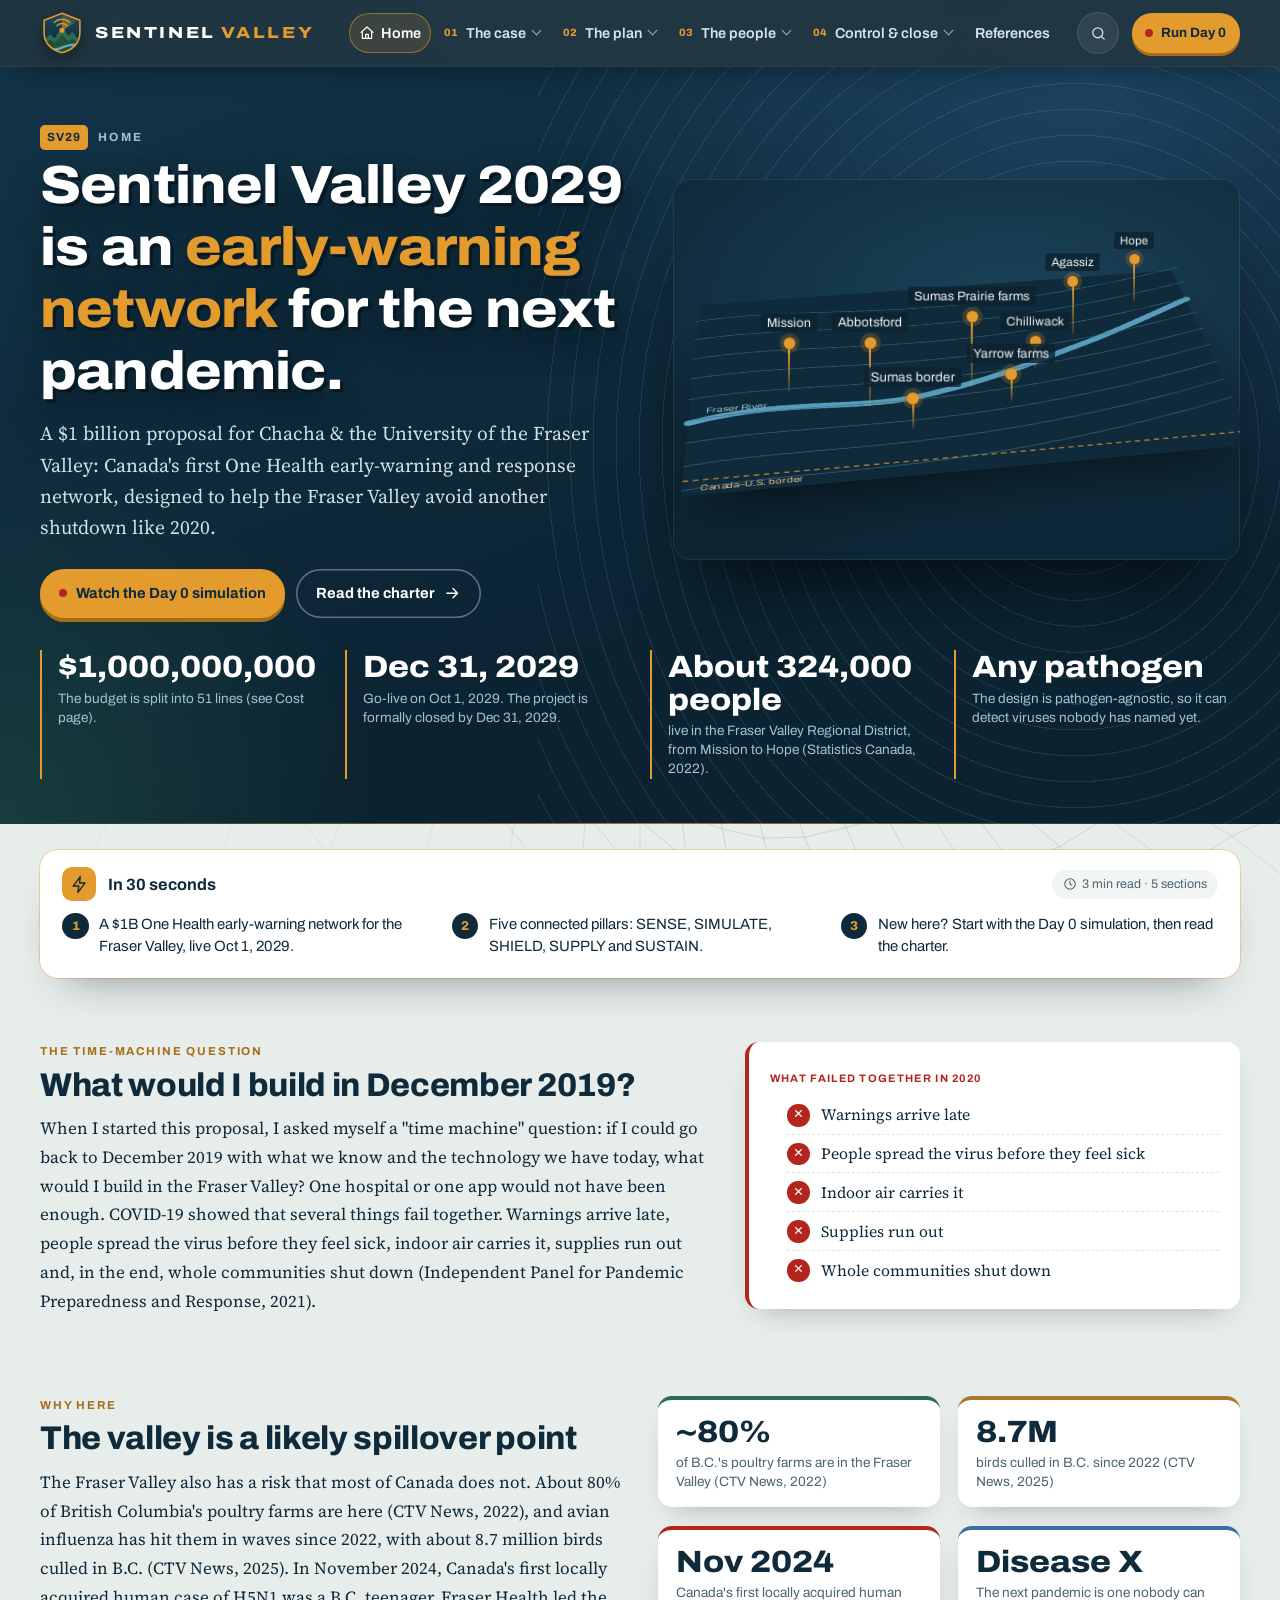
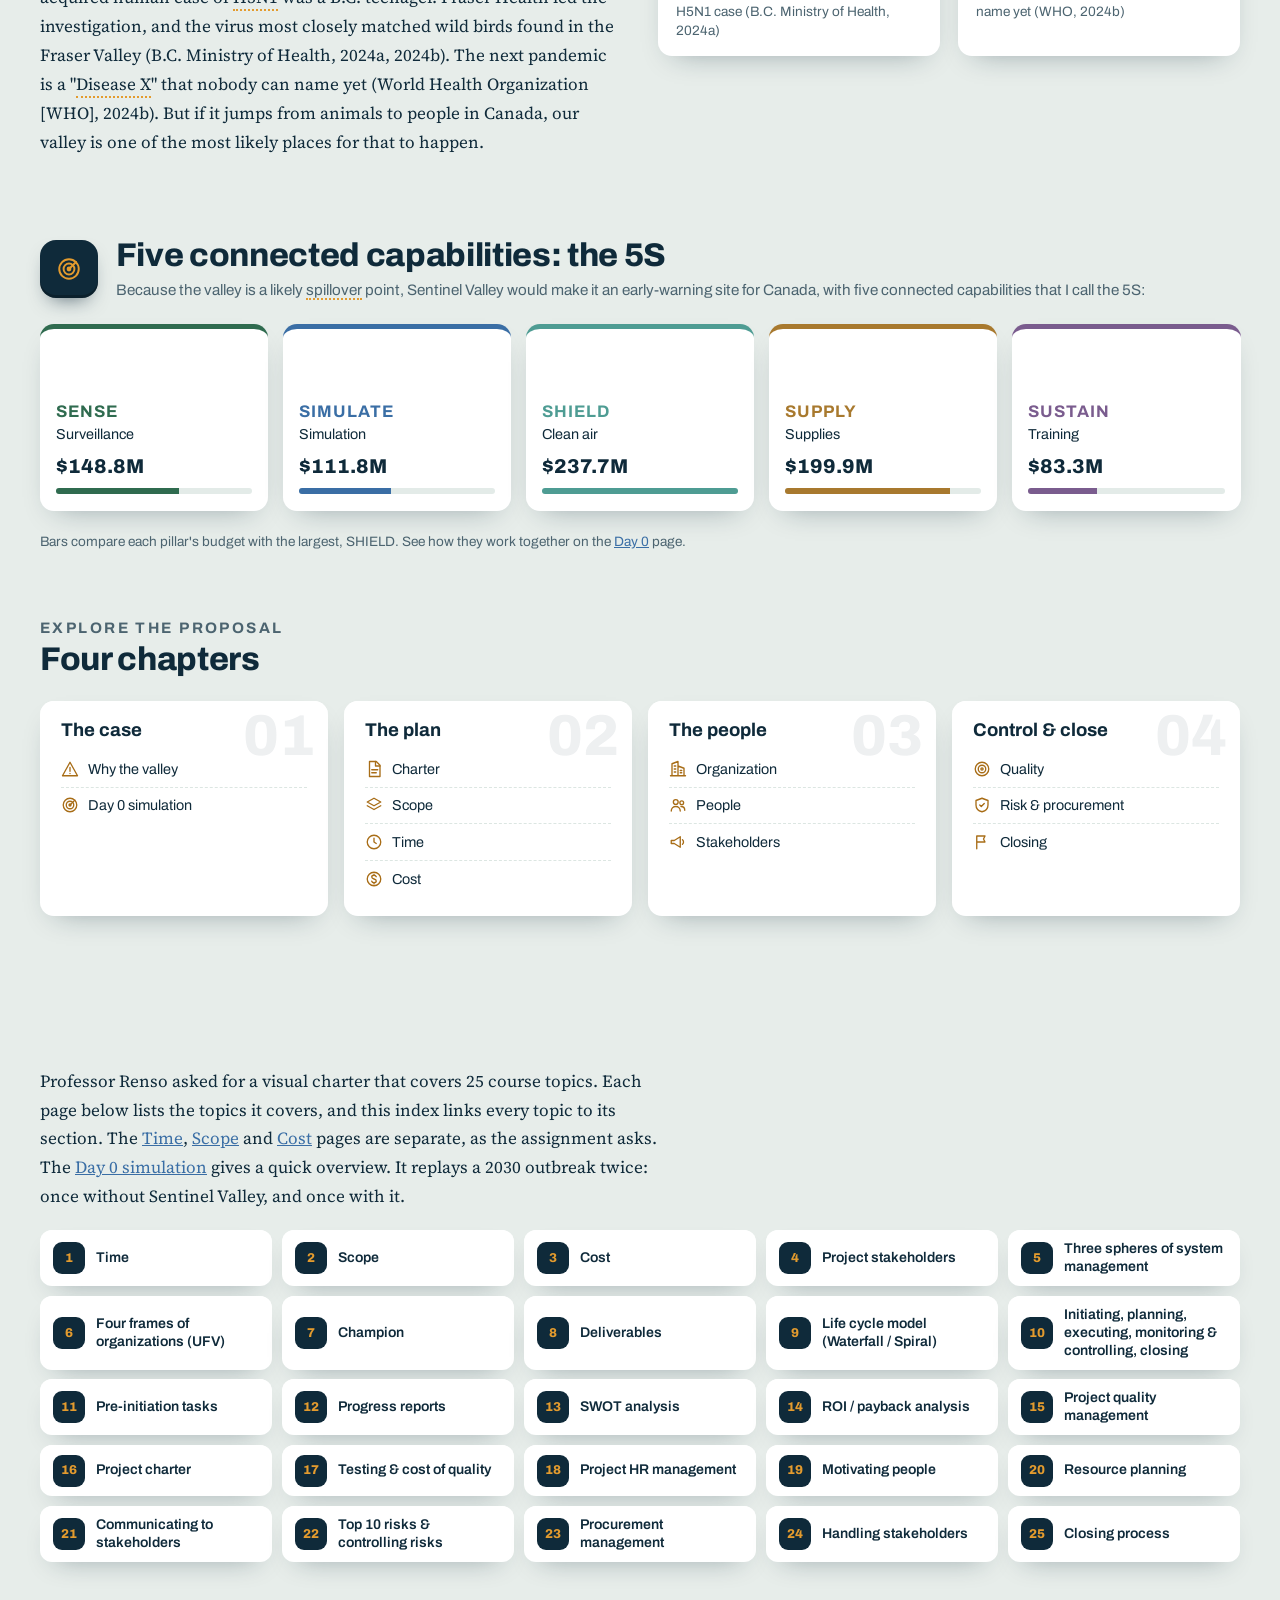
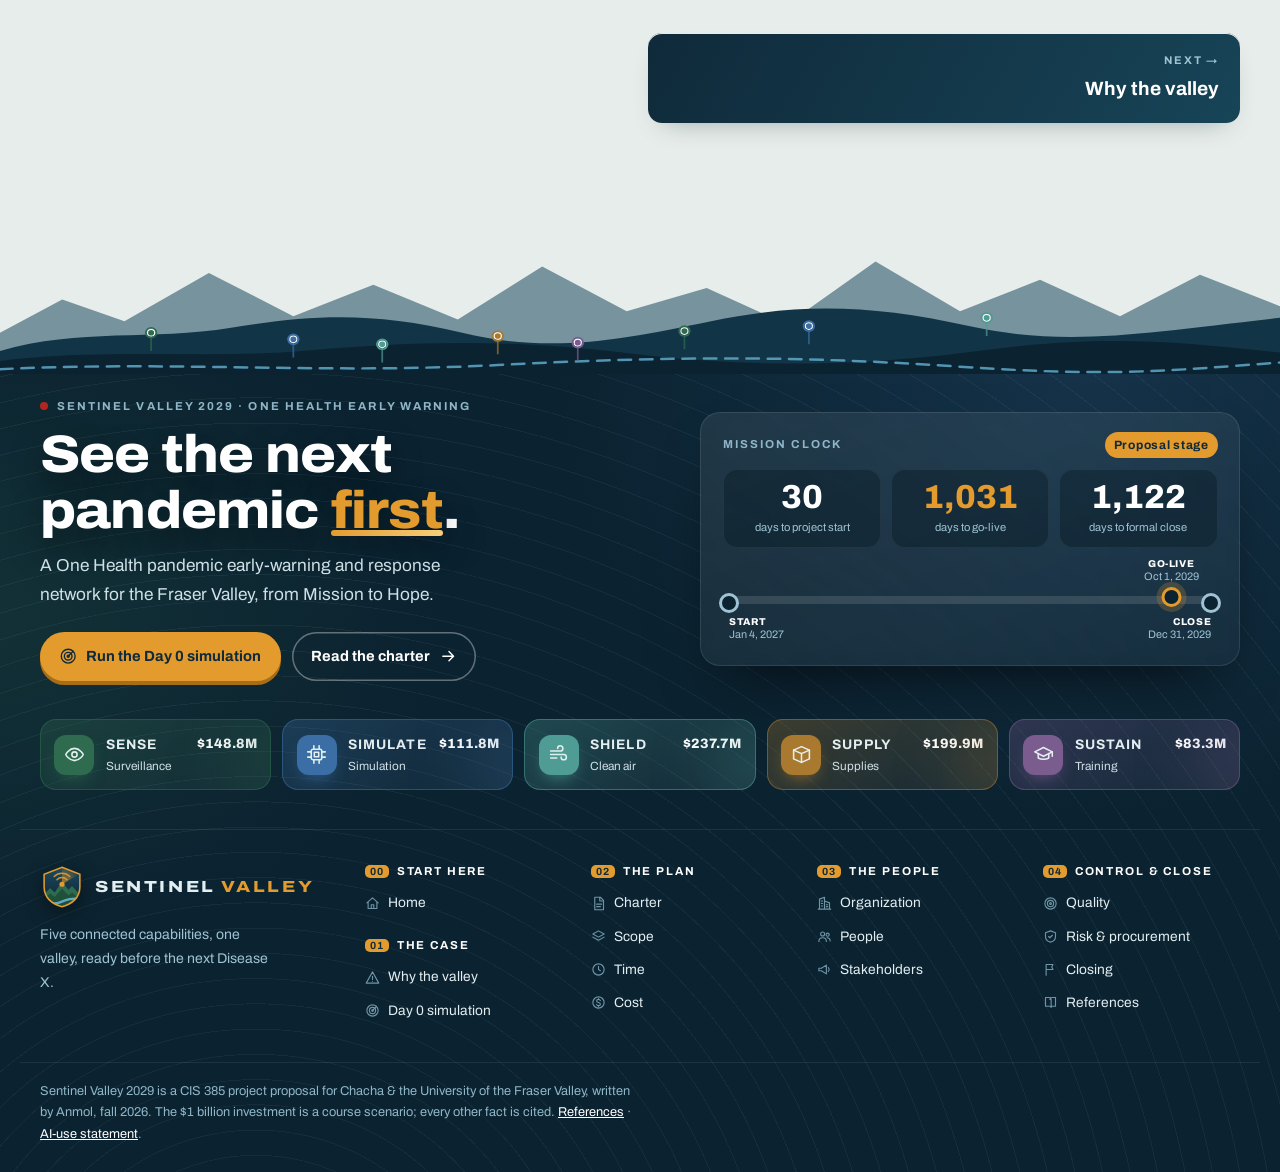
==== commit 8df3935c: "Redesign footer: valley skyline, mission clock, pillar tiles - Animated valley skyline with the Fras" ====
--- a/index.html
+++ b/index.html
@@ -4,7 +4,7 @@
 <link rel="icon" href="favicon.svg" type="image/svg+xml"/>
 <link href="https://fonts.googleapis.com" rel="preconnect"/><link crossorigin="" href="https://fonts.gstatic.com" rel="preconnect"/>
 <link href="https://fonts.googleapis.com/css2?family=Archivo:wdth,wght@100..125,400..800&amp;family=Source+Serif+4:ital,opsz,wght@0,8..60,400;0,8..60,600;1,8..60,400&amp;display=swap" rel="stylesheet"/>
-<link href="style.css?v=mwuczmgr" rel="stylesheet"/></head><body><a class="skip" href="#main">Skip to content</a>
+<link href="style.css?v=mwudbpvv" rel="stylesheet"/></head><body><a class="skip" href="#main">Skip to content</a>
 <svg class="sprite" aria-hidden="true"><symbol id="i-home" viewBox="0 0 24 24"><path d="M3 11l9-8 9 8M5 10v10h14V10"/><path d="M10 20v-6h4v6"/></symbol><symbol id="i-radar" viewBox="0 0 24 24"><circle cx="12" cy="12" r="9"/><circle cx="12" cy="12" r="5"/><path d="M12 12L18.5 5.5"/><circle cx="12" cy="12" r="1.3" fill="currentColor"/></symbol><symbol id="i-virus" viewBox="0 0 24 24"><circle cx="12" cy="12" r="5"/><path d="M12 2v3M12 19v3M2 12h3M19 12h3M4.9 4.9L7 7M17 17l2.1 2.1M4.9 19.1L7 17M17 7l2.1-2.1"/></symbol><symbol id="i-bird" viewBox="0 0 24 24"><path d="M4 13c4 0 6-3 7-6 1 3 3 5 6 5l3-2-1 4c-1.5 4-5 6-9 5.5L4 13z"/><circle cx="16.5" cy="11" r=".6" fill="currentColor"/></symbol><symbol id="i-air" viewBox="0 0 24 24"><path d="M3 8h11a3 3 0 1 0-3-3M3 12h15a3 3 0 1 1-3 3M3 16h7"/></symbol><symbol id="i-box" viewBox="0 0 24 24"><path d="M3 7l9-4 9 4v10l-9 4-9-4z"/><path d="M3 7l9 4 9-4M12 11v10"/></symbol><symbol id="i-cap" viewBox="0 0 24 24"><path d="M2 9l10-5 10 5-10 5z"/><path d="M6 11v5c3 2 9 2 12 0v-5M22 9v5"/></symbol><symbol id="i-people" viewBox="0 0 24 24"><circle cx="9" cy="8" r="3.2"/><path d="M3 20c0-3.5 2.7-6 6-6s6 2.5 6 6"/><circle cx="17" cy="9" r="2.5"/><path d="M16 14c3 0 5 2 5 5"/></symbol><symbol id="i-shield" viewBox="0 0 24 24"><path d="M12 3l8 3v6c0 5-3.5 8-8 9-4.5-1-8-4-8-9V6z"/><path d="M9 12l2 2 4-4"/></symbol><symbol id="i-chart" viewBox="0 0 24 24"><path d="M4 20V4M4 20h16"/><path d="M8 16v-4M12 16V8M16 16v-6"/></symbol><symbol id="i-clock" viewBox="0 0 24 24"><circle cx="12" cy="12" r="9"/><path d="M12 7v5l3 2"/></symbol><symbol id="i-dollar" viewBox="0 0 24 24"><circle cx="12" cy="12" r="9"/><path d="M15 9c-.5-1.2-1.7-2-3-2-1.7 0-3 1-3 2.4C9 13 15 11 15 14.6 15 16 13.7 17 12 17c-1.4 0-2.6-.8-3-2M12 5.5V7M12 17v1.5"/></symbol><symbol id="i-check" viewBox="0 0 24 24"><path d="M5 12l5 5 9-10"/></symbol><symbol id="i-flag" viewBox="0 0 24 24"><path d="M5 21V4M5 4h11l-2 4 2 4H5"/></symbol><symbol id="i-alert" viewBox="0 0 24 24"><path d="M12 3l10 18H2z"/><path d="M12 10v5M12 18v.01"/></symbol><symbol id="i-water" viewBox="0 0 24 24"><path d="M2 16c2-2 4-2 6 0s4 2 6 0 4-2 6 0M2 20c2-2 4-2 6 0s4 2 6 0 4-2 6 0"/><path d="M12 3c2 3 3.5 4.6 3.5 6.5a3.5 3.5 0 0 1-7 0C8.5 7.6 10 6 12 3z"/></symbol><symbol id="i-lab" viewBox="0 0 24 24"><path d="M9 3h6M10 3v6L4 19a1.5 1.5 0 0 0 1.3 2h13.4A1.5 1.5 0 0 0 20 19l-6-10V3"/><path d="M7 15h10"/></symbol><symbol id="i-cpu" viewBox="0 0 24 24"><rect x="6" y="6" width="12" height="12" rx="2"/><rect x="9.5" y="9.5" width="5" height="5"/><path d="M9 2v4M15 2v4M9 18v4M15 18v4M2 9h4M2 15h4M18 9h4M18 15h4"/></symbol><symbol id="i-doc" viewBox="0 0 24 24"><path d="M6 2h9l5 5v15H6z"/><path d="M14 2v6h6M9 13h8M9 17h6"/></symbol><symbol id="i-hand" viewBox="0 0 24 24"><path d="M8 13l3-3 2 1 4-3 4 4-6 6-3-1-2 1-5-4z"/><path d="M2 11l4-4 4 2M2 11l3 3"/></symbol><symbol id="i-mega" viewBox="0 0 24 24"><path d="M3 10v4h4l8 5V5L7 10z"/><path d="M18 9a4 4 0 0 1 0 6"/></symbol><symbol id="i-target" viewBox="0 0 24 24"><circle cx="12" cy="12" r="9"/><circle cx="12" cy="12" r="5"/><circle cx="12" cy="12" r="1.5"/></symbol><symbol id="i-layers" viewBox="0 0 24 24"><path d="M12 3l9 5-9 5-9-5z"/><path d="M3 13l9 5 9-5"/></symbol><symbol id="i-cycle" viewBox="0 0 24 24"><path d="M20 11a8 8 0 0 0-14.5-4.5M4 13a8 8 0 0 0 14.5 4.5"/><path d="M5 3v4h4M19 21v-4h-4"/></symbol><symbol id="i-building" viewBox="0 0 24 24"><path d="M4 21V5l8-3v19M12 8l8 3v10M2 21h20"/><path d="M7 8h2M7 12h2M7 16h2M15 14h2M15 17h2"/></symbol><symbol id="i-key" viewBox="0 0 24 24"><circle cx="8" cy="12" r="4"/><path d="M12 12h9M18 12v3M21 12v2"/></symbol><symbol id="i-star" viewBox="0 0 24 24"><path d="M12 3l2.7 5.6 6.1.9-4.4 4.3 1 6.1L12 17l-5.4 2.9 1-6.1L3.2 9.5l6.1-.9z"/></symbol><symbol id="i-arrow" viewBox="0 0 24 24"><path d="M5 12h14M13 6l6 6-6 6"/></symbol><symbol id="i-calendar" viewBox="0 0 24 24"><rect x="3" y="5" width="18" height="16" rx="2"/><path d="M3 10h18M8 3v4M16 3v4"/></symbol><symbol id="i-truck" viewBox="0 0 24 24"><path d="M2 6h12v10H2zM14 10h4l3 3v3h-7"/><circle cx="6" cy="18" r="2"/><circle cx="17" cy="18" r="2"/></symbol><symbol id="i-lock" viewBox="0 0 24 24"><rect x="4" y="11" width="16" height="10" rx="2"/><path d="M8 11V7a4 4 0 0 1 8 0v4"/></symbol><symbol id="i-book" viewBox="0 0 24 24"><path d="M4 4h6a3 3 0 0 1 3 3v13a2 2 0 0 0-2-2H4zM20 4h-6a3 3 0 0 0-3 3"/><path d="M20 4v14h-7"/></symbol><symbol id="i-spark" viewBox="0 0 24 24"><path d="M12 3v4M12 17v4M3 12h4M17 12h4M6 6l2.5 2.5M15.5 15.5L18 18M6 18l2.5-2.5M15.5 8.5L18 6"/></symbol><symbol id="i-tool" viewBox="0 0 24 24"><path d="M14.5 6.5a4 4 0 0 0-5.3 5.3L3 18l3 3 6.2-6.2a4 4 0 0 0 5.3-5.3l-2.5 2.5-2.5-.5-.5-2.5z"/></symbol><symbol id="i-eye" viewBox="0 0 24 24"><path d="M2 12s3.5-7 10-7 10 7 10 7-3.5 7-10 7S2 12 2 12z"/><circle cx="12" cy="12" r="3"/></symbol><symbol id="i-globe" viewBox="0 0 24 24"><circle cx="12" cy="12" r="9"/><path d="M3 12h18M12 3c3 3.5 3 14.5 0 18M12 3c-3 3.5-3 14.5 0 18"/></symbol><symbol id="i-heart" viewBox="0 0 24 24"><path d="M12 20s-8-4.5-8-10.5A4.5 4.5 0 0 1 12 7a4.5 4.5 0 0 1 8 2.5C20 15.5 12 20 12 20z"/></symbol><symbol id="i-scale" viewBox="0 0 24 24"><path d="M12 3v18M5 21h14M4 8h16M7 8l-3 6a3 3 0 0 0 6 0zM17 8l-3 6a3 3 0 0 0 6 0z"/></symbol><symbol id="i-bolt" viewBox="0 0 24 24"><path d="M13 2L4 14h7l-1 8 9-12h-7z"/></symbol><symbol id="i-search" viewBox="0 0 24 24"><circle cx="11" cy="11" r="7"/><path d="M20 20l-4-4"/></symbol><symbol id="i-list" viewBox="0 0 24 24"><path d="M9 6h12M9 12h12M9 18h12"/><circle cx="4.5" cy="6" r="1" fill="currentColor"/><circle cx="4.5" cy="12" r="1" fill="currentColor"/><circle cx="4.5" cy="18" r="1" fill="currentColor"/></symbol><symbol id="i-text" viewBox="0 0 24 24"><path d="M3 19l5-14 5 14M5 14h6M15 19l3.5-9 3.5 9M16.2 16h4.6"/></symbol><symbol id="i-up" viewBox="0 0 24 24"><path d="M12 19V5M5 12l7-7 7 7"/></symbol><symbol id="i-info" viewBox="0 0 24 24"><circle cx="12" cy="12" r="9"/><path d="M12 11v6M12 7.5v.01"/></symbol><symbol id="i-enter" viewBox="0 0 24 24"><path d="M20 5v7a3 3 0 0 1-3 3H5M9 11l-4 4 4 4"/></symbol></svg>
 <header class="site"><div class="bar"><a class="brand" href="index.html" aria-label="Sentinel Valley 2029, home"><svg class="mark" viewBox="0 0 48 48" aria-hidden="true"><defs><clipPath id="lgc"><path d="M24 2.5L43.5 10v14c0 11.5-8.6 18.8-19.5 21.5C13.1 42.8 4.5 35.5 4.5 24V10z"/></clipPath><linearGradient id="lgg" x1="0" y1="0" x2="0" y2="1"><stop offset="0" stop-color="#1C4A60"/><stop offset="1" stop-color="#0B2230"/></linearGradient><radialGradient id="lgs" cx="24" cy="21" r="20" gradientUnits="userSpaceOnUse"><stop offset="0" stop-color="#E39B2E" stop-opacity=".75"/><stop offset="1" stop-color="#E39B2E" stop-opacity="0"/></radialGradient></defs>
 <path d="M24 2.5L43.5 10v14c0 11.5-8.6 18.8-19.5 21.5C13.1 42.8 4.5 35.5 4.5 24V10z" fill="url(#lgg)"/>
@@ -108,15 +108,30 @@
 </section>
 <nav class="pager" aria-label="Previous and next page"><a class="next" href="why.html"><small>Next →</small><b>Why the valley</b></a></nav>
 </main>
-<footer class="site"><div class="fwrap"><div><a class="brand" href="index.html" aria-label="Sentinel Valley 2029, home"><svg class="mark" viewBox="0 0 48 48" aria-hidden="true"><defs><clipPath id="lfc"><path d="M24 2.5L43.5 10v14c0 11.5-8.6 18.8-19.5 21.5C13.1 42.8 4.5 35.5 4.5 24V10z"/></clipPath><linearGradient id="lfg" x1="0" y1="0" x2="0" y2="1"><stop offset="0" stop-color="#1C4A60"/><stop offset="1" stop-color="#0B2230"/></linearGradient><radialGradient id="lfs" cx="24" cy="21" r="20" gradientUnits="userSpaceOnUse"><stop offset="0" stop-color="#E39B2E" stop-opacity=".75"/><stop offset="1" stop-color="#E39B2E" stop-opacity="0"/></radialGradient></defs>
+<footer class="site"><div class="f-sky" aria-hidden="true"><svg viewBox="0 0 1440 170" preserveAspectRatio="none">
+<path class="r1" d="M0 118 L70 78 L140 104 L235 46 L330 98 L420 60 L515 102 L610 38 L705 92 L795 64 L885 108 L985 32 L1080 92 L1170 54 L1260 98 L1350 48 L1440 86 V170 H0Z"/>
+<path class="r2" d="M0 140 C90 112 170 128 260 112 S420 92 520 118 S700 126 800 104 S980 84 1090 110 S1290 118 1440 100 V170 H0Z"/>
+<path class="r3" d="M0 152 C120 136 230 150 340 140 S560 124 700 142 S960 160 1100 140 S1320 128 1440 142 V170 H0Z"/>
+<path class="river" d="M0 162 C200 152 360 168 560 157 S900 146 1080 159 S1320 163 1440 154"/><g class="bcn" style="--c:var(--sense);--d:0s"><line x1="170" y1="140" x2="170" y2="118"/><circle class="ring" cx="170" cy="118" r="6"/><circle class="dot" cx="170" cy="118" r="4"/><title>Mission</title></g><g class="bcn" style="--c:var(--simulate);--d:0.45s"><line x1="330" y1="148" x2="330" y2="126"/><circle class="ring" cx="330" cy="126" r="6"/><circle class="dot" cx="330" cy="126" r="4"/><title>Abbotsford</title></g><g class="bcn" style="--c:var(--shield);--d:0.9s"><line x1="430" y1="154" x2="430" y2="132"/><circle class="ring" cx="430" cy="132" r="6"/><circle class="dot" cx="430" cy="132" r="4"/><title>Sumas border</title></g><g class="bcn" style="--c:var(--supply);--d:1.35s"><line x1="560" y1="144" x2="560" y2="122"/><circle class="ring" cx="560" cy="122" r="6"/><circle class="dot" cx="560" cy="122" r="4"/><title>Sumas Prairie</title></g><g class="bcn" style="--c:var(--sustain);--d:1.8s"><line x1="650" y1="152" x2="650" y2="130"/><circle class="ring" cx="650" cy="130" r="6"/><circle class="dot" cx="650" cy="130" r="4"/><title>Yarrow</title></g><g class="bcn" style="--c:var(--sense);--d:2.25s"><line x1="770" y1="138" x2="770" y2="116"/><circle class="ring" cx="770" cy="116" r="6"/><circle class="dot" cx="770" cy="116" r="4"/><title>Chilliwack</title></g><g class="bcn" style="--c:var(--simulate);--d:2.7s"><line x1="910" y1="132" x2="910" y2="110"/><circle class="ring" cx="910" cy="110" r="6"/><circle class="dot" cx="910" cy="110" r="4"/><title>Agassiz</title></g><g class="bcn" style="--c:var(--shield);--d:3.15s"><line x1="1110" y1="122" x2="1110" y2="100"/><circle class="ring" cx="1110" cy="100" r="6"/><circle class="dot" cx="1110" cy="100" r="4"/><title>Hope</title></g></svg></div><div class="f-body">
+<div class="f-hero"><div class="f-pitch"><p class="f-kicker"><span class="pulse"></span>Sentinel Valley 2029 · One Health early warning</p>
+<h2>See the next pandemic <em>first</em>.</h2>
+<p>A One Health pandemic early-warning and response network for the Fraser Valley, from Mission to Hope.</p>
+<div class="f-cta"><a class="btn pri" href="simulation.html"><svg class="i"><use href="#i-radar"/></svg>Run the Day 0 simulation</a><a class="btn ghost" href="charter.html">Read the charter <svg class="i"><use href="#i-arrow"/></svg></a></div></div>
+<div class="f-count" style="--gl:91.67%"><p class="f-kicker">Mission clock <span class="f-state">Proposal stage</span></p>
+<div class="f-nums"><div data-k="start"><b>41</b><small>days to project start</small></div><div data-k="live"><b>1,042</b><small>days to go-live</small></div><div data-k="close"><b>1,133</b><small>days to formal close</small></div></div>
+<div class="f-line" role="img" aria-label="Project timeline from January 4, 2027 to December 31, 2029"><i class="f-prog"></i><span class="m s"><em>Start</em>Jan 4, 2027</span><span class="m g"><em>Go-live</em>Oct 1, 2029</span><span class="m c"><em>Close</em>Dec 31, 2029</span></div></div></div>
+<nav class="f-pillars" aria-label="The five pillars"><a class="f-pill" href="index.html#five-connected-capabilities-the-5s" style="--c:var(--sense)"><span class="f-pic"><svg class="i"><use href="#i-eye"/></svg></span><b>SENSE</b><small>Surveillance</small><em>$148.8M</em></a><a class="f-pill" href="index.html#five-connected-capabilities-the-5s" style="--c:var(--simulate)"><span class="f-pic"><svg class="i"><use href="#i-cpu"/></svg></span><b>SIMULATE</b><small>Simulation</small><em>$111.8M</em></a><a class="f-pill" href="index.html#five-connected-capabilities-the-5s" style="--c:var(--shield)"><span class="f-pic"><svg class="i"><use href="#i-air"/></svg></span><b>SHIELD</b><small>Clean air</small><em>$237.7M</em></a><a class="f-pill" href="index.html#five-connected-capabilities-the-5s" style="--c:var(--supply)"><span class="f-pic"><svg class="i"><use href="#i-box"/></svg></span><b>SUPPLY</b><small>Supplies</small><em>$199.9M</em></a><a class="f-pill" href="index.html#five-connected-capabilities-the-5s" style="--c:var(--sustain)"><span class="f-pic"><svg class="i"><use href="#i-cap"/></svg></span><b>SUSTAIN</b><small>Training</small><em>$83.3M</em></a></nav>
+<div class="fwrap"><div class="f-brand"><a class="brand" href="index.html" aria-label="Sentinel Valley 2029, home"><svg class="mark" viewBox="0 0 48 48" aria-hidden="true"><defs><clipPath id="lfc"><path d="M24 2.5L43.5 10v14c0 11.5-8.6 18.8-19.5 21.5C13.1 42.8 4.5 35.5 4.5 24V10z"/></clipPath><linearGradient id="lfg" x1="0" y1="0" x2="0" y2="1"><stop offset="0" stop-color="#1C4A60"/><stop offset="1" stop-color="#0B2230"/></linearGradient><radialGradient id="lfs" cx="24" cy="21" r="20" gradientUnits="userSpaceOnUse"><stop offset="0" stop-color="#E39B2E" stop-opacity=".75"/><stop offset="1" stop-color="#E39B2E" stop-opacity="0"/></radialGradient></defs>
 <path d="M24 2.5L43.5 10v14c0 11.5-8.6 18.8-19.5 21.5C13.1 42.8 4.5 35.5 4.5 24V10z" fill="url(#lfg)"/>
 <g clip-path="url(#lfc)"><path class="sweep" d="M24 21L24 1A20 20 0 0 1 41.3 11z" fill="url(#lfs)"/>
 <path d="M2 35l9-10 5 5 8-12 7 9 4-4 11 12v14H2z" fill="#2F6B4F"/><path d="M2 38l9-7 5 4 8-9 7 7 4-3 11 9v14H2z" fill="#1F5138"/>
 <path d="M0 43c8-4 14 1 21-2s14-6 27-3" fill="none" stroke="#5FA8C8" stroke-width="2.6" stroke-linecap="round"/></g>
 <path d="M18.5 16a7.5 7.5 0 0 1 11 0M15.5 12.5a12 12 0 0 1 17 0" fill="none" stroke="#E39B2E" stroke-width="1.6" stroke-linecap="round" opacity=".9"/>
 <circle class="eye" cx="24" cy="21" r="2.8" fill="#E39B2E"/>
-<path d="M24 2.5L43.5 10v14c0 11.5-8.6 18.8-19.5 21.5C13.1 42.8 4.5 35.5 4.5 24V10z" fill="none" stroke="#E39B2E" stroke-width="1.7"/></svg><span class="word"><b>SENTINEL<i>VALLEY</i></b><small>2029 · One Health early warning</small></span></a><p>A One Health pandemic early-warning and response network for the Fraser Valley, from Mission to Hope.</p></div>
-<div><h4>Start here</h4><ul><li><a href="index.html">Home</a></li></ul><h4 style="margin-top:1.2rem">01 · The case</h4><ul><li><a href="why.html">Why the valley</a></li><li><a href="simulation.html">Day 0 simulation</a></li></ul><h4 style="margin-top:1.2rem">02 · The plan</h4><ul><li><a href="charter.html">Charter</a></li><li><a href="scope.html">Scope</a></li><li><a href="time.html">Time</a></li><li><a href="cost.html">Cost</a></li></ul></div>
-<div><h4>03 · The people</h4><ul><li><a href="organization.html">Organization</a></li><li><a href="people.html">People</a></li><li><a href="stakeholders.html">Stakeholders</a></li></ul></div><div><h4>04 · Control &amp; close</h4><ul><li><a href="quality.html">Quality</a></li><li><a href="risk.html">Risk &amp; procurement</a></li><li><a href="closing.html">Closing</a></li><li><a href="references.html">References</a></li></ul></div></div>
-<div class="fine">Sentinel Valley 2029 is a CIS 385 project proposal for Chacha &amp; the University of the Fraser Valley, written by Anmol, fall 2026. The $1 billion investment is a course scenario; every other fact is cited. <a href="references.html">References</a> · <a href="references.html#ai-use">AI-use statement</a>.</div></footer>
-<script src="budget.js?v=mwuczmgr"></script><script src="app.js?v=mwuczmgr"></script></body></html>
+<path d="M24 2.5L43.5 10v14c0 11.5-8.6 18.8-19.5 21.5C13.1 42.8 4.5 35.5 4.5 24V10z" fill="none" stroke="#E39B2E" stroke-width="1.7"/></svg><span class="word"><b>SENTINEL<i>VALLEY</i></b><small>2029 · One Health early warning</small></span></a><p>Five connected capabilities, one valley, ready before the next Disease X.</p></div>
+<div><h4><span>00</span>Start here</h4><ul><li><a href="index.html"><svg class="i"><use href="#i-home"/></svg>Home</a></li></ul><h4><span>01</span>The case</h4><ul><li><a href="why.html"><svg class="i"><use href="#i-alert"/></svg>Why the valley</a></li><li><a href="simulation.html"><svg class="i"><use href="#i-radar"/></svg>Day 0 simulation</a></li></ul></div>
+<div><h4><span>02</span>The plan</h4><ul><li><a href="charter.html"><svg class="i"><use href="#i-doc"/></svg>Charter</a></li><li><a href="scope.html"><svg class="i"><use href="#i-layers"/></svg>Scope</a></li><li><a href="time.html"><svg class="i"><use href="#i-clock"/></svg>Time</a></li><li><a href="cost.html"><svg class="i"><use href="#i-dollar"/></svg>Cost</a></li></ul></div>
+<div><h4><span>03</span>The people</h4><ul><li><a href="organization.html"><svg class="i"><use href="#i-building"/></svg>Organization</a></li><li><a href="people.html"><svg class="i"><use href="#i-people"/></svg>People</a></li><li><a href="stakeholders.html"><svg class="i"><use href="#i-mega"/></svg>Stakeholders</a></li></ul></div>
+<div><h4><span>04</span>Control &amp; close</h4><ul><li><a href="quality.html"><svg class="i"><use href="#i-target"/></svg>Quality</a></li><li><a href="risk.html"><svg class="i"><use href="#i-shield"/></svg>Risk &amp; procurement</a></li><li><a href="closing.html"><svg class="i"><use href="#i-flag"/></svg>Closing</a></li><li><a href="references.html"><svg class="i"><use href="#i-book"/></svg>References</a></li></ul></div></div>
+<div class="fine"><p>Sentinel Valley 2029 is a CIS 385 project proposal for Chacha &amp; the University of the Fraser Valley, written by Anmol, fall 2026. The $1 billion investment is a course scenario; every other fact is cited. <a href="references.html">References</a> · <a href="references.html#ai-use">AI-use statement</a>.</p></div></div></footer>
+<script src="budget.js?v=mwudbpvv"></script><script src="app.js?v=mwudbpvv"></script></body></html>
--- a/style.css
+++ b/style.css
@@ -700,4 +700,77 @@
 @media (max-width:1060px){nav.main .homelink{font-size:1rem;padding:.8rem .6rem;color:#fff}}@media (max-width:1400px) and (min-width:1061px){.brand .word small{display:none}header.site .bar{gap:.6rem}.grp>button,nav.main .solo{padding:.5rem .6rem}.cta{padding:.55rem .85rem;margin-left:.2rem}}
 /* wide items reveal with a slide only (a 3D tilt would push them past the page edge); never allow sideways scroll */
 html{overflow-x:clip}
-:is(figure,.tablewrap,.gantt,.tree,.stack,.doc,.trk,.heatwrap,.memo,.swot,.wbs).fx-reveal:not(.in){transform:translateY(36px)}+:is(figure,.tablewrap,.gantt,.tree,.stack,.doc,.trk,.heatwrap,.memo,.swot,.wbs).fx-reveal:not(.in){transform:translateY(36px)}
+/* ===== Footer: valley skyline, closing pitch, mission clock, pillars ===== */
+footer.site{background:none;margin-top:3rem;padding:0;color:#B9D0D9}
+footer.site::before{display:none}
+.f-sky{position:relative;height:clamp(90px,11vw,170px);margin-bottom:-2px;pointer-events:none}
+.f-sky svg{display:block;width:100%;height:100%}
+.f-sky .r1{fill:#1B4A5F;opacity:.55}
+.f-sky .r2{fill:#123447}
+.f-sky .r3{fill:var(--ink2)}
+.f-sky .river{fill:none;stroke:#5FA8C8;stroke-width:3;stroke-linecap:round;stroke-dasharray:14 10;opacity:.85;animation:f-flow 6s linear infinite}
+@keyframes f-flow{to{stroke-dashoffset:-240}}
+.f-sky .bcn line{stroke:var(--c);stroke-width:2;opacity:.7}
+.f-sky .bcn .dot{fill:var(--c);stroke:#fff;stroke-width:1.2}
+.f-sky .bcn .ring{fill:none;stroke:var(--c);stroke-width:2;transform-box:fill-box;transform-origin:center;animation:f-ping 2.6s ease-out infinite;animation-delay:var(--d)}
+@keyframes f-ping{0%{transform:scale(.6);opacity:.9}100%{transform:scale(3.2);opacity:0}}
+.f-body{position:relative;background:radial-gradient(60% 80% at 85% 0%,rgba(58,110,165,.22),transparent 70%),radial-gradient(50% 60% at 0% 30%,rgba(47,107,79,.2),transparent 70%),var(--ink2);overflow:hidden}
+.f-body::before{content:"";position:absolute;inset:0;pointer-events:none;opacity:.07;background:repeating-radial-gradient(ellipse at 20% 120%,transparent 0 26px,#9FC3D3 26px 27px)}
+.f-hero,.f-pillars,footer.site .fwrap,footer.site .fine{position:relative;max-width:1240px;margin:auto;padding-left:1.25rem;padding-right:1.25rem}
+.f-hero{display:grid;grid-template-columns:minmax(0,1.15fr) minmax(0,1fr);gap:2.5rem;align-items:center;padding-top:1.4rem;padding-bottom:2.4rem}
+.f-kicker{display:flex;align-items:center;gap:.55rem;font-family:var(--display);font-size:.72rem;font-weight:700;letter-spacing:.18em;text-transform:uppercase;color:#8FB6C7;margin:0 0 .7rem}
+.f-pitch h2{color:#fff;font-size:clamp(2rem,4.2vw,3.3rem);font-weight:800;font-stretch:110%;line-height:1.05;margin:0 0 .8rem;letter-spacing:-.015em;text-shadow:0 14px 34px rgba(0,0,0,.45)}
+.f-pitch h2 em{font-style:normal;color:var(--amber);position:relative;white-space:nowrap}
+.f-pitch h2 em::after{content:"";position:absolute;left:0;right:0;bottom:.04em;height:.12em;border-radius:4px;background:linear-gradient(90deg,var(--amber),#F6CF7A);transform-origin:0 50%;animation:f-under 1.4s cubic-bezier(.16,1,.3,1) .3s both}
+@keyframes f-under{from{transform:scaleX(0)}}
+.f-pitch>p:not(.f-kicker){font-size:1.08rem;color:#CFE0E6;max-width:46ch;margin:0}
+.f-cta{display:flex;flex-wrap:wrap;gap:.7rem;margin-top:1.4rem}
+.f-count{background:linear-gradient(160deg,rgba(255,255,255,.08),rgba(255,255,255,.03));border-radius:20px;padding:1.3rem 1.4rem 1.5rem;box-shadow:inset 0 0 0 1px rgba(255,255,255,.1),0 30px 60px -30px rgba(0,0,0,.8);-webkit-backdrop-filter:blur(6px);backdrop-filter:blur(6px)}
+.f-state{margin-left:auto;letter-spacing:.06em;text-transform:none;font-size:.75rem;color:var(--ink);background:var(--amber);padding:.15rem .55rem;border-radius:999px}
+.f-nums{display:grid;grid-template-columns:repeat(3,1fr);gap:.6rem}
+.f-nums div{background:rgba(5,20,30,.35);border-radius:14px;padding:.8rem .7rem;text-align:center;box-shadow:inset 0 0 0 1px rgba(255,255,255,.06)}
+.f-nums b{display:block;font-family:var(--display);font-weight:800;font-size:clamp(1.5rem,2.6vw,2.1rem);line-height:1;color:#fff;font-variant-numeric:tabular-nums}
+.f-nums div[data-k=live] b{color:var(--amber)}
+.f-nums small{display:block;font-family:var(--display);font-size:.7rem;color:#9FC3D3;margin-top:.35rem;line-height:1.3}
+.f-line{position:relative;height:8px;border-radius:8px;background:rgba(255,255,255,.12);margin:2.3rem .4rem 1.6rem}
+.f-prog{position:absolute;left:0;top:0;bottom:0;width:var(--prog,0%);border-radius:8px;background:linear-gradient(90deg,var(--sense),var(--simulate),var(--amber))}
+.f-line .m{position:absolute;top:50%;font-family:var(--display);font-size:.68rem;color:#9FC3D3;white-space:nowrap;line-height:1.25}
+.f-line .m::before{content:"";position:absolute;left:0;top:-7px;width:14px;height:14px;border-radius:50%;background:var(--ink2);border:3px solid #9FC3D3;transform:translateX(-50%)}
+.f-line .m em{display:block;font-style:normal;font-weight:800;color:#fff;letter-spacing:.06em;text-transform:uppercase;font-size:.62rem}
+.f-line .s{left:0;transform:translateY(-200%)}.f-line .s::before{top:calc(100% + 1.1rem)}
+.f-line .g{left:var(--gl);transform:translate(-50%,14px);text-align:center}.f-line .g::before{left:50%;top:-21px;border-color:var(--amber);box-shadow:0 0 0 5px rgba(227,155,46,.22)}
+.f-line .c{right:0;transform:translateY(-200%);text-align:right}.f-line .c::before{left:auto;right:0;transform:translateX(50%);top:calc(100% + 1.1rem)}
+.f-pillars{display:grid;grid-template-columns:repeat(5,1fr);gap:.7rem;padding-bottom:2.4rem}
+.f-pill{position:relative;display:grid;grid-template-columns:auto 1fr;grid-template-rows:auto auto;column-gap:.7rem;align-items:center;text-decoration:none;color:#fff;border-radius:16px;padding:.85rem .9rem;overflow:hidden;
+  background:linear-gradient(150deg,color-mix(in srgb,var(--c) 32%,transparent),rgba(255,255,255,.03));box-shadow:inset 0 0 0 1px color-mix(in srgb,var(--c) 55%,transparent);transition:transform .3s cubic-bezier(.16,1,.3,1),box-shadow .3s}
+.f-pill::after{content:"";position:absolute;inset:auto -30% -60% auto;width:120px;height:120px;border-radius:50%;background:var(--c);opacity:.25;filter:blur(30px);transition:opacity .3s}
+.f-pill:hover{transform:translateY(-4px);box-shadow:inset 0 0 0 1px var(--c),0 18px 34px -16px var(--c)}
+.f-pill:hover::after{opacity:.55}
+.f-pic{grid-row:span 2;width:40px;height:40px;border-radius:12px;display:grid;place-items:center;background:var(--c);box-shadow:0 8px 18px -8px var(--c)}
+.f-pic .i{width:21px;height:21px}
+.f-pill b{font-family:var(--display);font-size:.86rem;letter-spacing:.08em}
+.f-pill small{font-family:var(--display);font-size:.74rem;color:#CFE0E6}
+.f-pill em{position:absolute;right:.9rem;top:.8rem;font-style:normal;font-family:var(--display);font-weight:800;font-size:.85rem;color:#fff}
+footer.site .fwrap{display:grid;grid-template-columns:1.5fr repeat(4,1fr);gap:1.8rem;padding-top:2.2rem;padding-bottom:2rem;border-top:1px solid rgba(255,255,255,.08)}
+footer.site .f-brand p{font-size:.88rem;color:#9FC3D3;max-width:30ch;margin-top:.8rem}
+footer.site h4{display:flex;align-items:center;gap:.5rem;color:#fff;font-size:.72rem;letter-spacing:.16em;text-transform:uppercase;margin:0 0 .7rem}
+footer.site h4 span{color:var(--ink);background:var(--amber);border-radius:5px;padding:.05rem .35rem;letter-spacing:.04em;font-size:.65rem}
+footer.site ul+h4{margin-top:1.3rem}
+footer.site li a{display:inline-flex;align-items:center;gap:.5rem;padding:.12rem 0;transition:color .2s,transform .2s}
+footer.site li a .i{width:15px;height:15px;color:#6F95A6;transition:color .2s}
+footer.site li a:hover{transform:translateX(4px)}footer.site li a:hover .i{color:var(--amber)}
+footer.site .fine{display:flex;align-items:center;gap:1.5rem;justify-content:space-between;padding-top:1.1rem;padding-bottom:1.6rem;border-top:1px solid rgba(255,255,255,.08);font-size:.8rem;color:#8FB6C7}
+footer.site .fine p{margin:0;max-width:85ch}
+.f-top{flex-shrink:0;display:inline-flex;align-items:center;gap:.45rem;font-family:var(--display);font-weight:700;font-size:.8rem;color:#fff!important;text-decoration:none!important;padding:.5rem .9rem;border-radius:999px;box-shadow:inset 0 0 0 1px rgba(255,255,255,.2);transition:background .2s}
+.f-top:hover{background:rgba(255,255,255,.08)}
+.f-top .i{width:15px;height:15px}
+@media (max-width:1060px){.f-hero{grid-template-columns:1fr}.f-pillars{grid-template-columns:repeat(3,1fr)}footer.site .fwrap{grid-template-columns:repeat(2,1fr)}footer.site .f-brand{grid-column:1/-1}}
+@media (max-width:600px){.f-pillars{grid-template-columns:1fr 1fr}.f-nums{gap:.4rem}.f-nums div{padding:.7rem .4rem}footer.site .fine{flex-direction:column;align-items:flex-start}footer.site .fwrap{grid-template-columns:1fr 1fr}.f-line .m{font-size:.6rem}}
+@media (max-width:380px){.f-pillars{grid-template-columns:1fr}}
+@media (prefers-reduced-motion:reduce){.f-sky .river,.f-sky .bcn .ring,.f-pitch h2 em::after{animation:none}}
+@media print{.f-sky,.f-hero,.f-pillars,.f-top{display:none!important}.f-body{background:none}}/* timeline labels: go-live above the line, start and close below */
+.f-line{margin:3rem .4rem 2.4rem}
+.f-line .s{transform:translateY(16px)}.f-line .s::before{top:-23px}
+.f-line .c{transform:translateY(16px)}.f-line .c::before{top:-23px}
+.f-line .g{transform:translate(-50%,calc(-100% - 16px))}.f-line .g::before{top:auto;bottom:-23px}@media (max-width:600px){.f-pill{grid-template-rows:auto auto auto;row-gap:.05rem;padding:.75rem .8rem}.f-pic{grid-row:span 3;width:36px;height:36px}.f-pill em{position:static;grid-column:2;font-size:.82rem;color:var(--amber)}}
